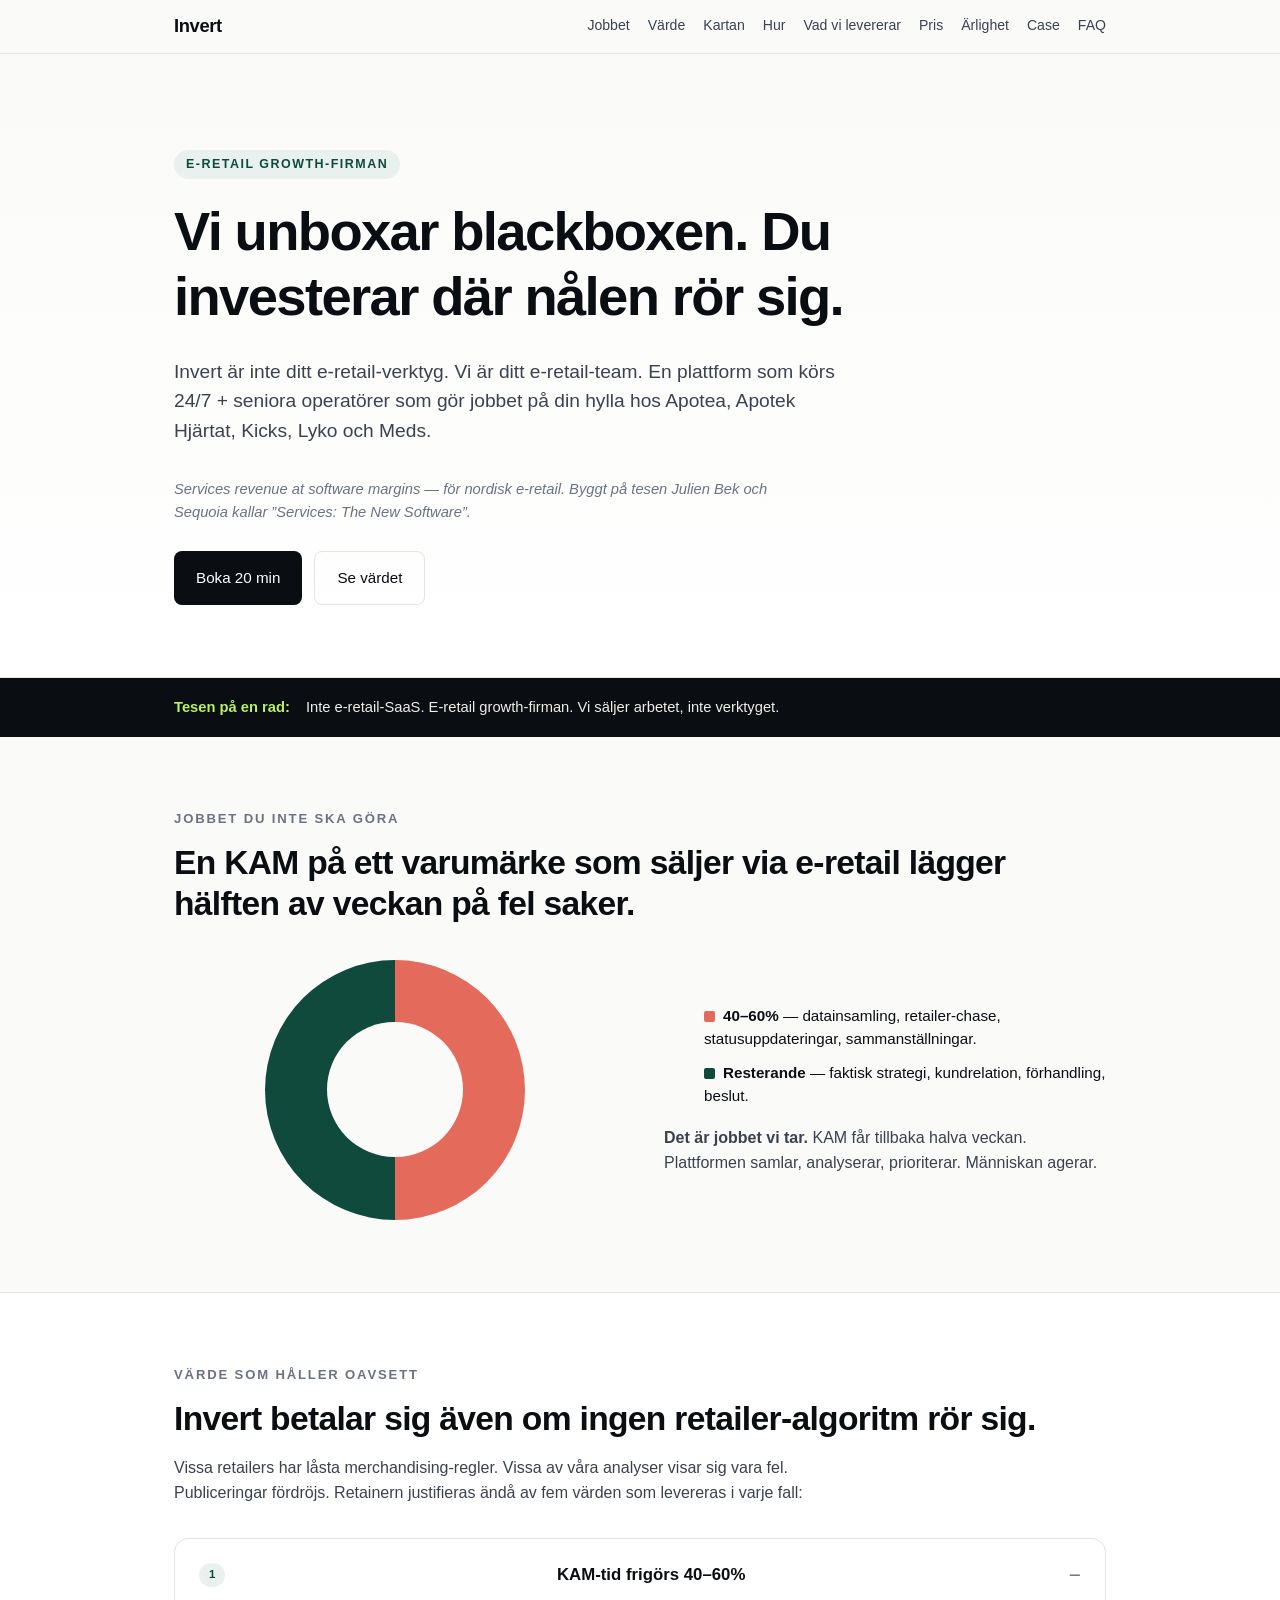
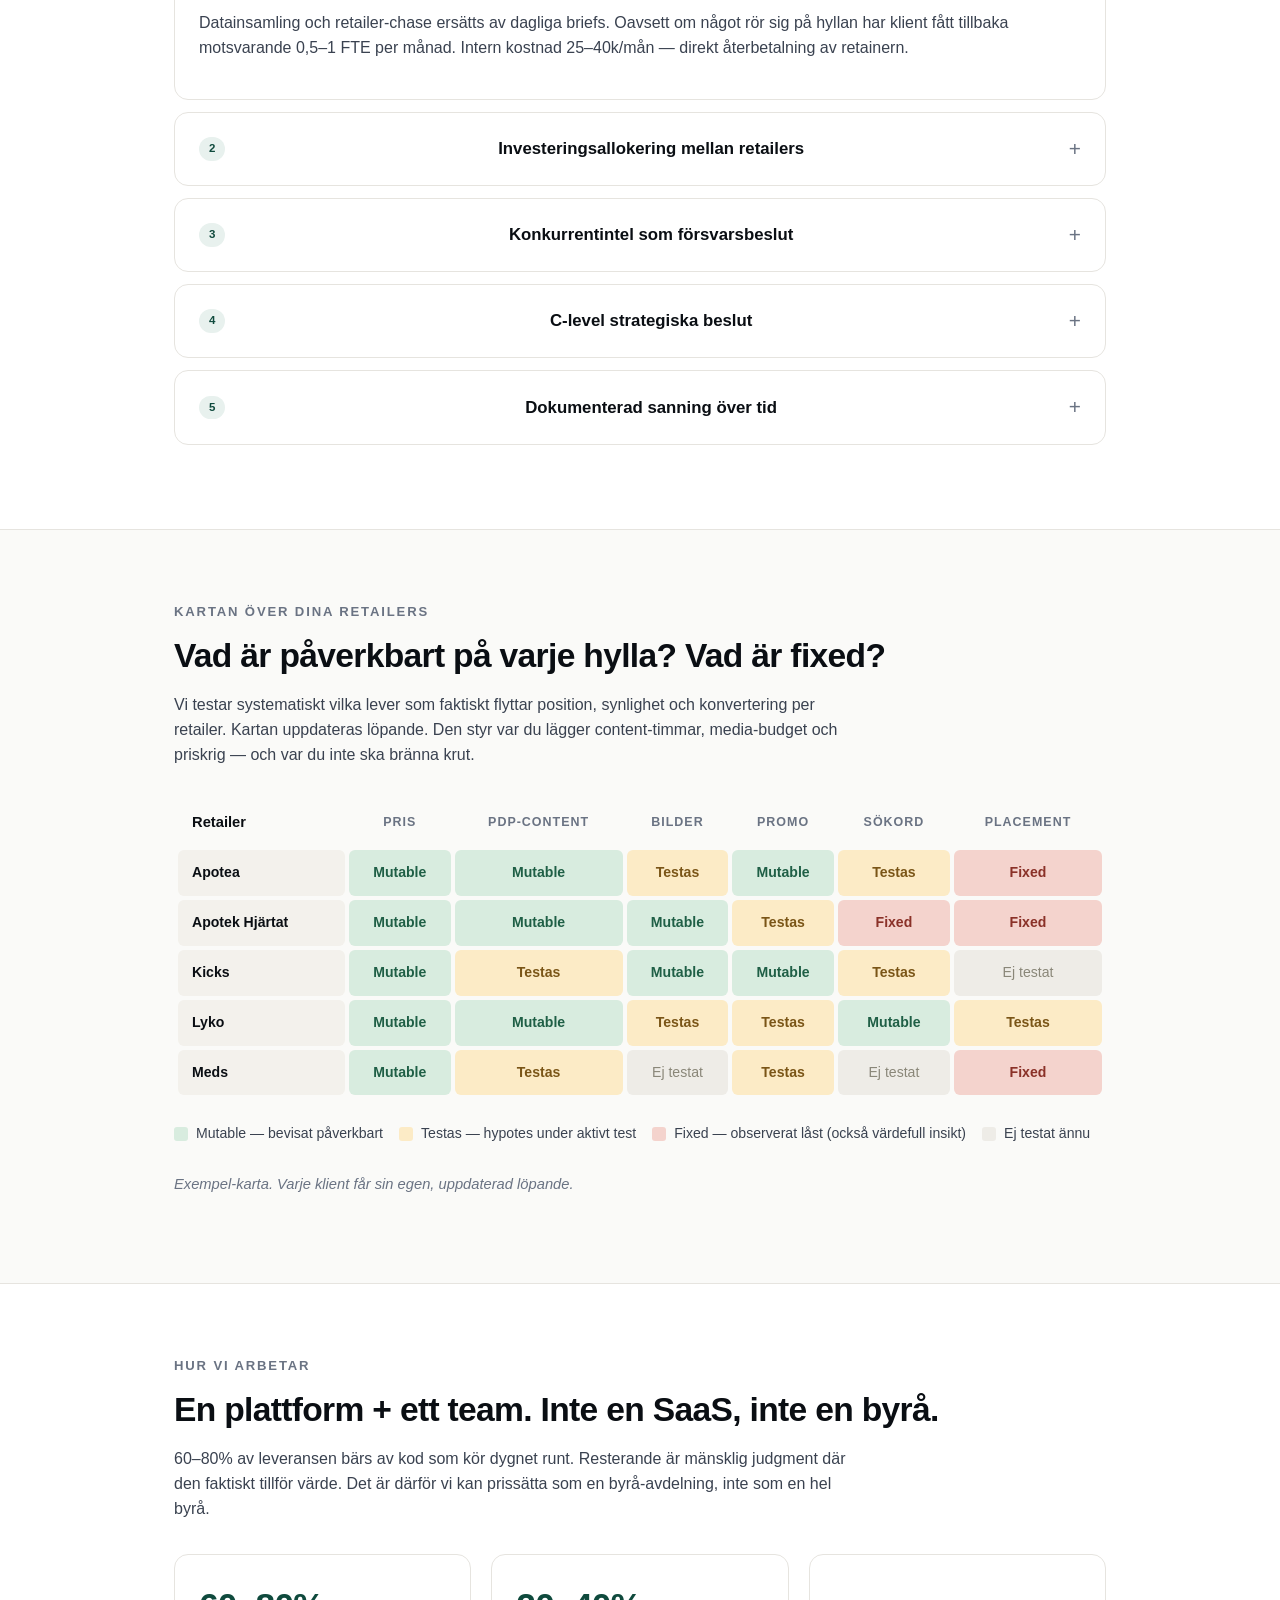
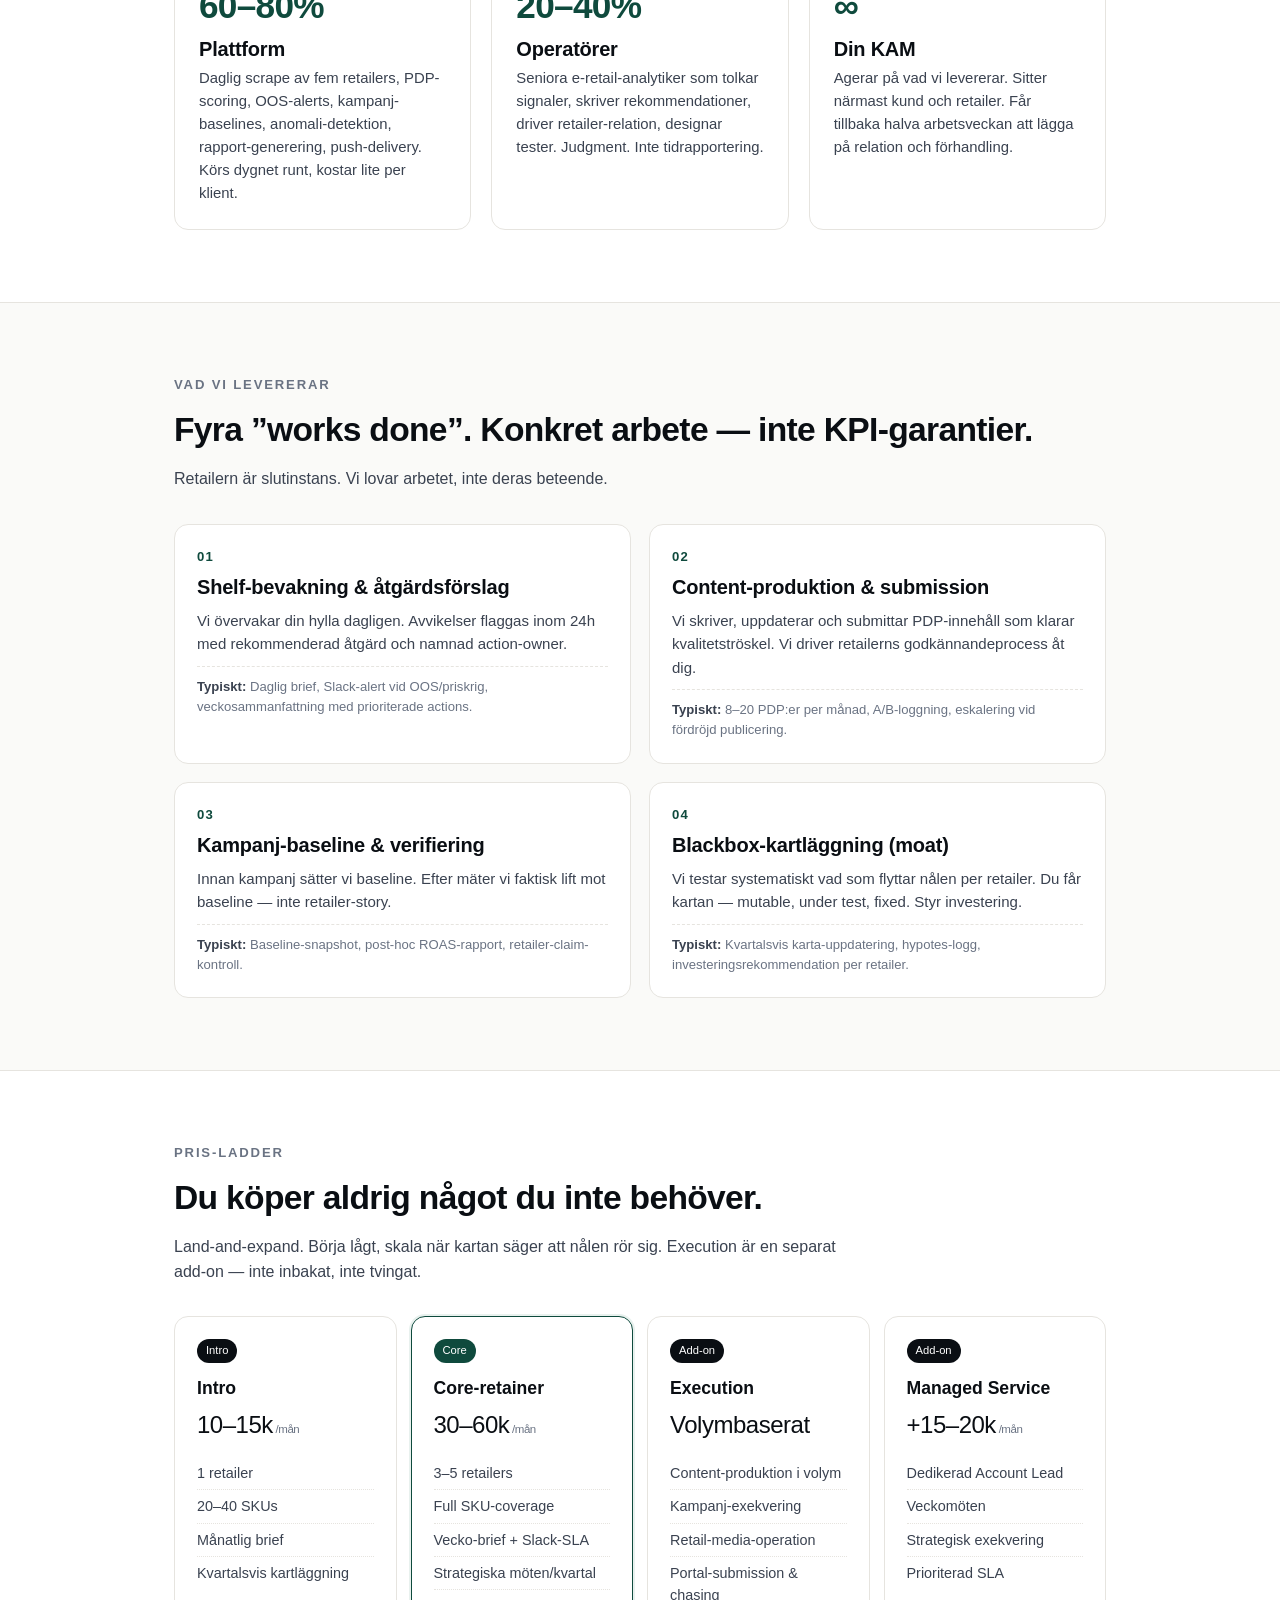
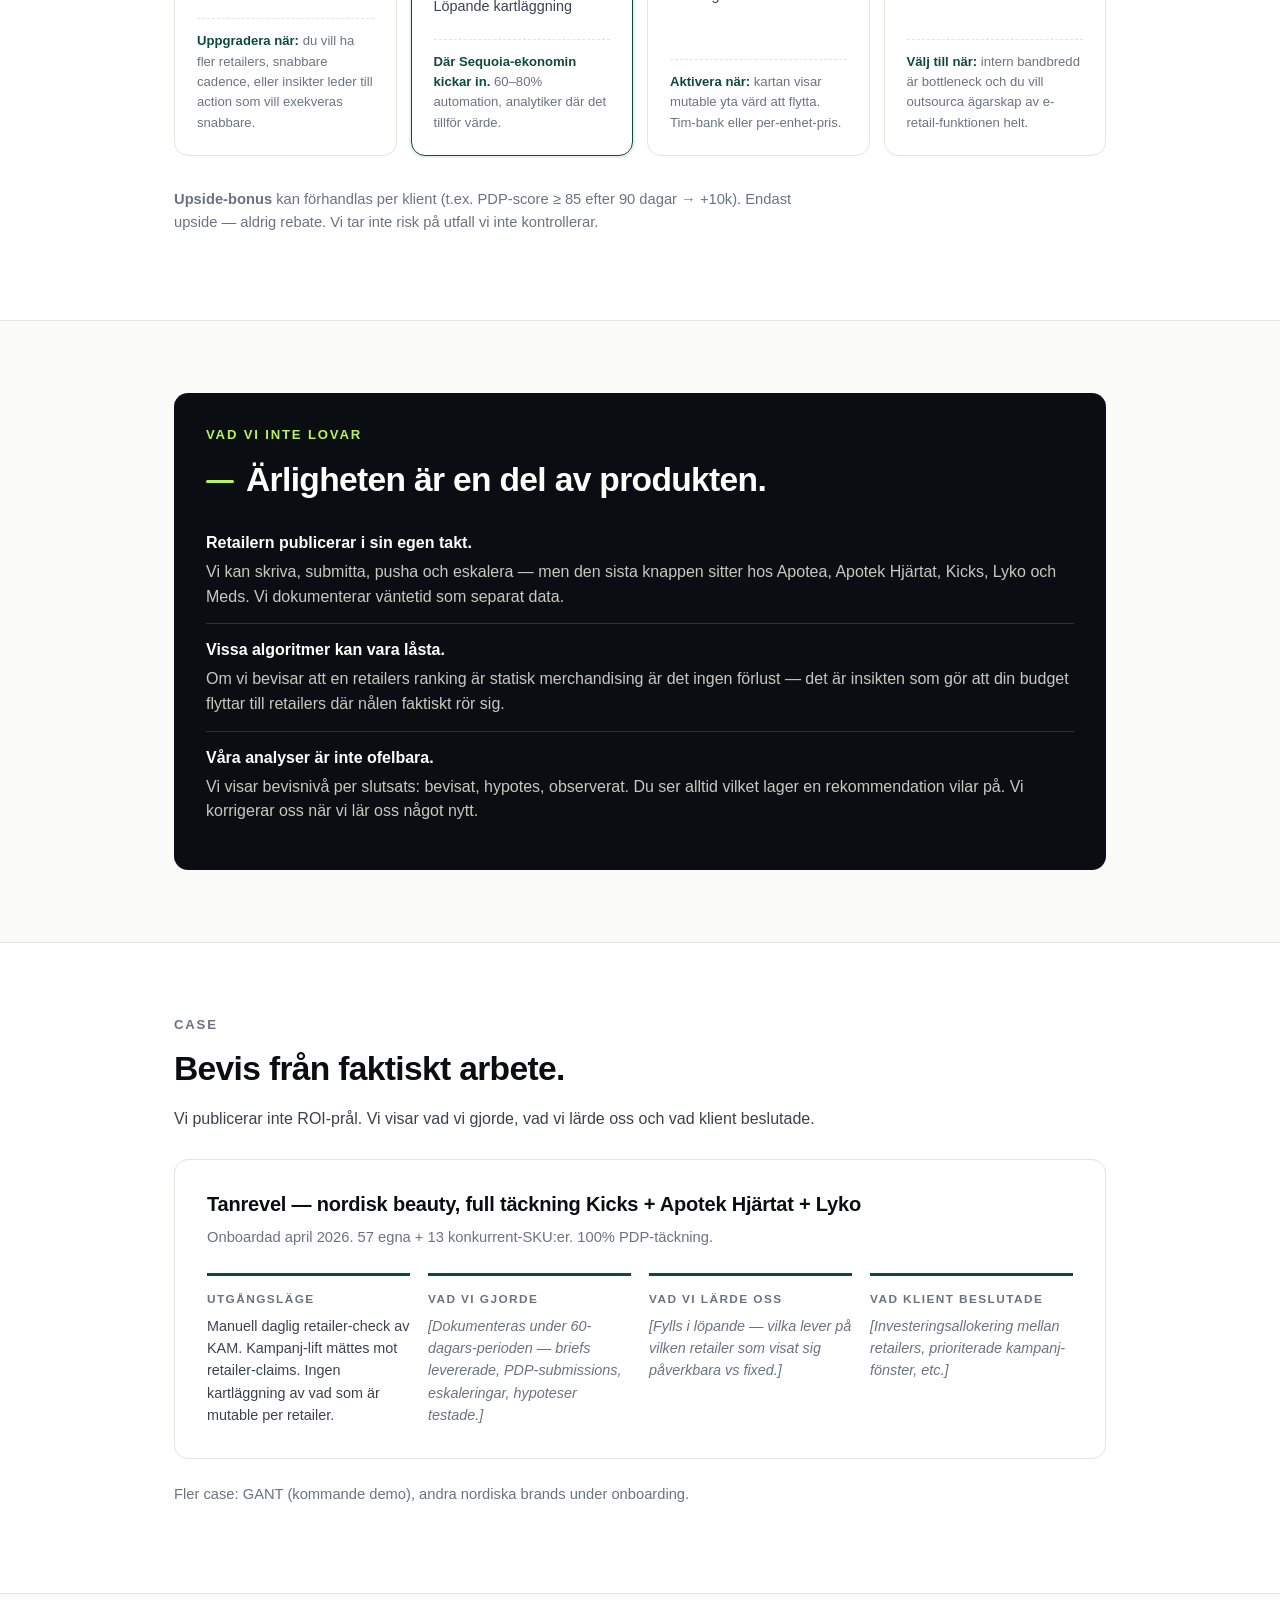
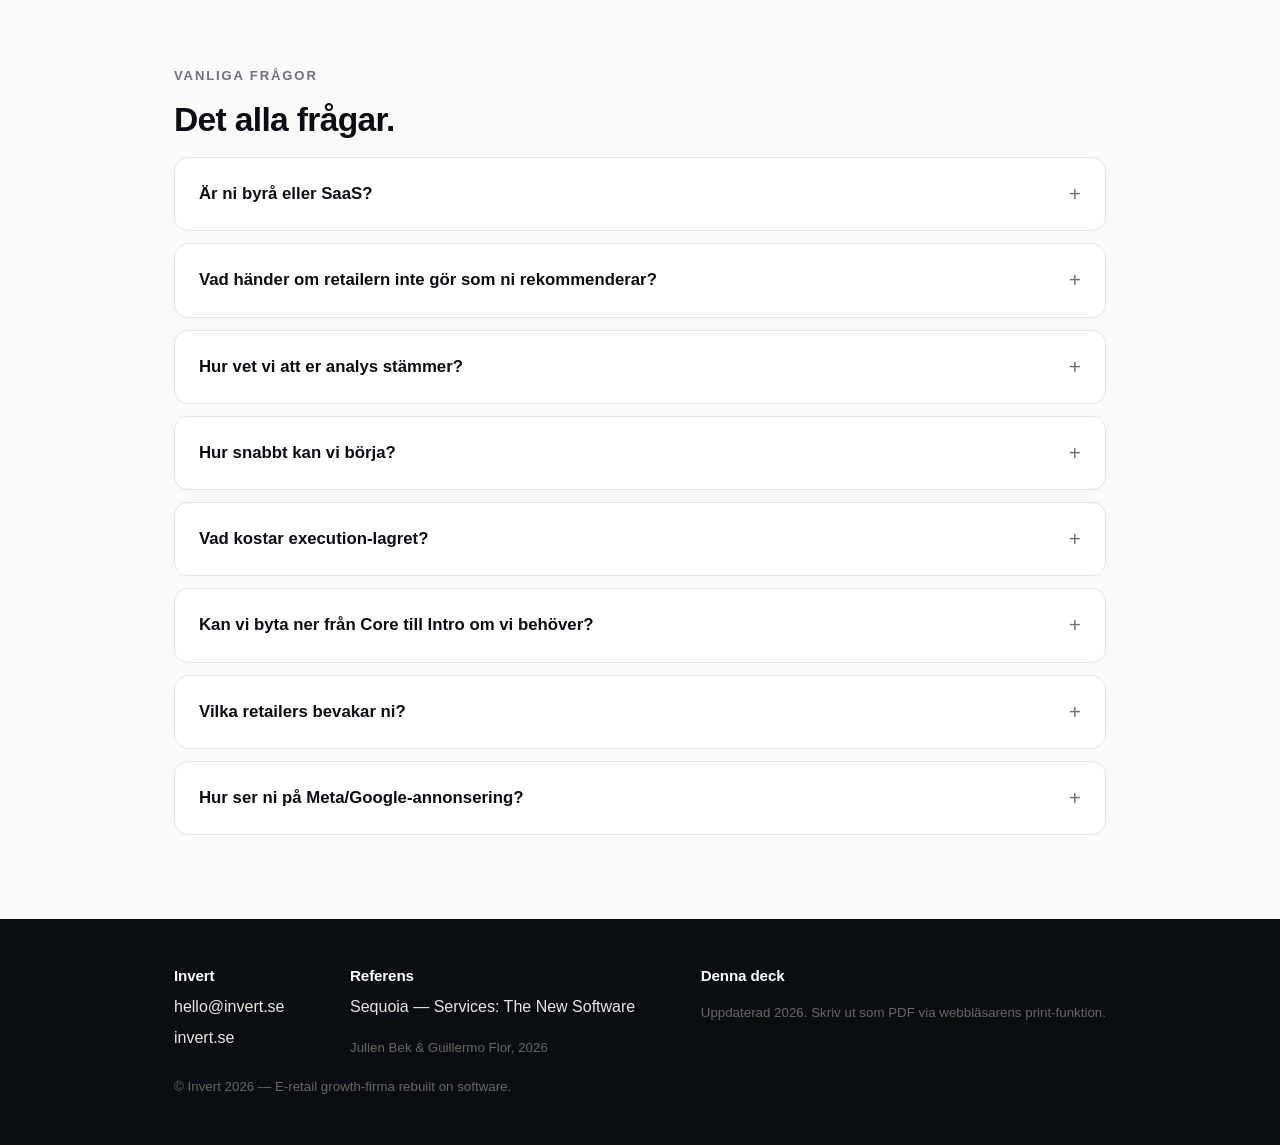
==== sales-deck/index.html @ e5b43023 "feat: add sales-deck + align website narrative with Sequoia thesis Position Invert as e-retail growt" ====
<!DOCTYPE html>
<html lang="sv">
<head>
<meta charset="UTF-8">
<meta name="viewport" content="width=device-width, initial-scale=1.0">
<title>Invert — Sales Deck</title>
<meta name="description" content="Invert är e-retail growth-firman för varumärken som säljer majoritet via Apotea, Apotek Hjärtat, Kicks och Lyko. Vi gör jobbet. Vi unboxar blackboxen.">
<meta name="robots" content="noindex">
<style>
  :root {
    --bg: #fafaf8;
    --surface: #ffffff;
    --ink: #0a0e13;
    --ink-soft: #3a4250;
    --muted: #6a7383;
    --line: #e6e4df;
    --brand: #0f4a3d;
    --brand-soft: #e8f1ee;
    --accent: #b9f25c;
    --warn: #f2b95c;
    --stop: #e46a5c;
    --ok: #3a9f7a;
    --radius: 8px;
    --radius-lg: 14px;
    --shadow: 0 1px 2px rgba(10,14,19,0.04), 0 2px 8px rgba(10,14,19,0.04);
    --maxw: 980px;
    --font-sans: -apple-system, BlinkMacSystemFont, "Segoe UI", "Inter", Roboto, Helvetica, Arial, sans-serif;
    --font-head: "Space Grotesk", -apple-system, BlinkMacSystemFont, "Segoe UI", sans-serif;
  }
  * { box-sizing: border-box; }
  html { scroll-behavior: smooth; }
  body {
    margin: 0;
    font-family: var(--font-sans);
    background: var(--bg);
    color: var(--ink);
    line-height: 1.55;
    font-size: 16px;
    -webkit-font-smoothing: antialiased;
    text-rendering: optimizeLegibility;
  }
  h1, h2, h3, h4 {
    font-family: var(--font-head);
    font-weight: 600;
    letter-spacing: -0.01em;
    line-height: 1.2;
    margin: 0 0 0.5em;
  }
  h1 { font-size: clamp(2.1rem, 5vw, 3.4rem); letter-spacing: -0.03em; font-weight: 700; }
  h2 { font-size: clamp(1.5rem, 3vw, 2.1rem); letter-spacing: -0.02em; }
  h3 { font-size: 1.25rem; }
  h4 { font-size: 1rem; }
  p { margin: 0 0 1em; color: var(--ink-soft); }
  a { color: var(--brand); text-decoration: none; border-bottom: 1px solid rgba(15,74,61,0.3); }
  a:hover { border-bottom-color: var(--brand); }
  small { color: var(--muted); }

  .container { max-width: var(--maxw); margin: 0 auto; padding: 0 24px; }
  section { padding: 72px 0; border-bottom: 1px solid var(--line); }
  section:last-of-type { border-bottom: none; }

  /* Top nav */
  nav.top {
    position: sticky; top: 0; z-index: 50;
    background: rgba(250,250,248,0.92);
    backdrop-filter: saturate(180%) blur(8px);
    border-bottom: 1px solid var(--line);
    padding: 12px 0;
  }
  nav.top .row { display: flex; align-items: center; justify-content: space-between; gap: 16px; flex-wrap: wrap; }
  nav.top .brand { font-family: var(--font-head); font-weight: 700; font-size: 1.15rem; letter-spacing: -0.02em; border: none; color: var(--ink); }
  nav.top .links { display: flex; gap: 18px; flex-wrap: wrap; font-size: 0.88rem; }
  nav.top .links a { color: var(--ink-soft); border: none; }
  nav.top .links a:hover { color: var(--brand); }

  /* Hero */
  .hero { padding: 96px 0 72px; background: linear-gradient(180deg, #fafaf8 0%, #fff 100%); }
  .hero .eyebrow { display: inline-block; font-size: 0.78rem; font-weight: 600; text-transform: uppercase; letter-spacing: 0.12em; color: var(--brand); padding: 5px 12px; background: var(--brand-soft); border-radius: 999px; margin-bottom: 20px; }
  .hero h1 { max-width: 800px; }
  .hero .lede { font-size: clamp(1.05rem, 1.5vw, 1.2rem); max-width: 680px; color: var(--ink-soft); margin: 16px 0 32px; }
  .hero .sequoia { font-size: 0.92rem; color: var(--muted); font-style: italic; max-width: 620px; margin-bottom: 28px; }
  .cta-row { display: flex; gap: 12px; flex-wrap: wrap; }
  .btn {
    display: inline-flex; align-items: center; gap: 8px;
    background: var(--ink); color: #fff; border: none; border-radius: var(--radius);
    padding: 14px 22px; font-weight: 500; font-size: 0.95rem; cursor: pointer;
    text-decoration: none;
  }
  .btn:hover { background: var(--brand); border: none; }
  .btn.ghost { background: transparent; color: var(--ink); border: 1px solid var(--line); }
  .btn.ghost:hover { background: #fff; border-color: var(--ink); }

  /* Sequoia bar */
  .sequoia-bar { background: var(--ink); color: #f0ede5; padding: 18px 0; font-size: 0.92rem; }
  .sequoia-bar .container { display: flex; gap: 16px; align-items: center; flex-wrap: wrap; }
  .sequoia-bar strong { color: var(--accent); font-weight: 600; }

  /* Section header */
  .kicker { font-size: 0.82rem; font-weight: 600; text-transform: uppercase; letter-spacing: 0.14em; color: var(--muted); margin-bottom: 14px; }

  /* Day pie */
  .day-block { display: grid; grid-template-columns: 1fr 1fr; gap: 48px; align-items: center; }
  @media (max-width: 720px) { .day-block { grid-template-columns: 1fr; } }
  .pie {
    position: relative; width: 260px; height: 260px; margin: 0 auto;
    border-radius: 50%;
    background: conic-gradient(
      var(--stop) 0% 50%,
      var(--brand) 50% 100%
    );
    display: flex; align-items: center; justify-content: center;
  }
  .pie::after {
    content: ""; position: absolute; inset: 24%; background: var(--bg); border-radius: 50%;
  }
  .pie-legend { font-size: 0.95rem; }
  .pie-legend .dot { display: inline-block; width: 11px; height: 11px; border-radius: 2px; margin-right: 8px; vertical-align: middle; }
  .pie-legend .dot.a { background: var(--stop); }
  .pie-legend .dot.b { background: var(--brand); }
  .pie-legend li { list-style: none; margin-bottom: 10px; }

  /* Accordions */
  details.card {
    background: var(--surface); border: 1px solid var(--line); border-radius: var(--radius-lg);
    margin-bottom: 12px; overflow: hidden;
  }
  details.card summary {
    padding: 20px 24px; cursor: pointer; list-style: none;
    font-family: var(--font-head); font-weight: 600; font-size: 1.05rem; color: var(--ink);
    display: flex; justify-content: space-between; align-items: center; gap: 16px;
  }
  details.card summary::-webkit-details-marker { display: none; }
  details.card summary::after {
    content: "+"; font-size: 1.3rem; color: var(--muted); font-weight: 400;
    transition: transform 0.2s;
  }
  details.card[open] summary::after { content: "−"; }
  details.card .body { padding: 0 24px 22px; color: var(--ink-soft); }
  details.card .tag { display: inline-block; font-size: 0.72rem; padding: 3px 10px; border-radius: 999px; background: var(--brand-soft); color: var(--brand); font-weight: 600; margin-right: 8px; }

  /* Kartan grid */
  .kartan-wrap { overflow-x: auto; padding-bottom: 4px; }
  table.kartan { width: 100%; border-collapse: separate; border-spacing: 4px; min-width: 640px; font-size: 0.88rem; }
  table.kartan th, table.kartan td { padding: 12px 10px; text-align: center; border-radius: 6px; }
  table.kartan th { background: transparent; color: var(--muted); font-weight: 600; font-size: 0.78rem; text-transform: uppercase; letter-spacing: 0.08em; }
  table.kartan th.retailer { text-align: left; padding-left: 14px; color: var(--ink); font-size: 0.92rem; text-transform: none; letter-spacing: 0; font-family: var(--font-head); }
  table.kartan td.retailer { text-align: left; padding-left: 14px; font-weight: 600; background: #f3f1ec; color: var(--ink); font-family: var(--font-head); }
  .cell-ok { background: #d8ecdf; color: #1f5f46; font-weight: 600; }
  .cell-test { background: #fcebc6; color: #7a5517; font-weight: 600; }
  .cell-fixed { background: #f4d3cd; color: #8a3128; font-weight: 600; }
  .cell-none { background: #eeece7; color: #8a8779; }
  .legend-row { display: flex; flex-wrap: wrap; gap: 16px; margin-top: 20px; font-size: 0.88rem; color: var(--ink-soft); }
  .legend-row .item { display: flex; align-items: center; gap: 8px; }
  .legend-row .swatch { width: 14px; height: 14px; border-radius: 3px; }

  /* How we work */
  .how-grid { display: grid; grid-template-columns: repeat(3, 1fr); gap: 20px; }
  @media (max-width: 720px) { .how-grid { grid-template-columns: 1fr; } }
  .how-card {
    background: var(--surface); border: 1px solid var(--line); border-radius: var(--radius-lg);
    padding: 24px; position: relative;
  }
  .how-card .pct { font-family: var(--font-head); font-size: 2.2rem; font-weight: 700; color: var(--brand); margin-bottom: 4px; letter-spacing: -0.02em; }
  .how-card h3 { margin-bottom: 6px; }
  .how-card p { margin: 0; font-size: 0.93rem; }

  /* Works-done cards */
  .works-grid { display: grid; grid-template-columns: repeat(2, 1fr); gap: 18px; }
  @media (max-width: 720px) { .works-grid { grid-template-columns: 1fr; } }
  .work {
    background: var(--surface); border: 1px solid var(--line); border-radius: var(--radius-lg);
    padding: 22px;
  }
  .work .num { font-family: var(--font-head); font-size: 0.82rem; color: var(--brand); font-weight: 700; letter-spacing: 0.1em; margin-bottom: 8px; }
  .work h3 { margin-bottom: 10px; }
  .work p { font-size: 0.94rem; margin-bottom: 10px; }
  .work .typical { font-size: 0.82rem; color: var(--muted); border-top: 1px dashed var(--line); padding-top: 10px; margin-top: 10px; }
  .work .typical strong { color: var(--ink-soft); }

  /* Price ladder */
  .ladder { display: grid; grid-template-columns: repeat(4, 1fr); gap: 14px; }
  @media (max-width: 960px) { .ladder { grid-template-columns: repeat(2, 1fr); } }
  @media (max-width: 520px) { .ladder { grid-template-columns: 1fr; } }
  .step {
    background: var(--surface); border: 1px solid var(--line); border-radius: var(--radius-lg);
    padding: 22px; display: flex; flex-direction: column;
  }
  .step.core { border-color: var(--brand); box-shadow: 0 0 0 2px var(--brand-soft); }
  .step .name { font-family: var(--font-head); font-weight: 700; font-size: 1.1rem; margin-bottom: 4px; }
  .step .price { font-family: var(--font-head); font-size: 1.5rem; color: var(--ink); margin-bottom: 14px; letter-spacing: -0.02em; }
  .step .price small { font-size: 0.72rem; color: var(--muted); font-weight: 400; }
  .step ul { list-style: none; padding: 0; margin: 0 0 16px; font-size: 0.9rem; color: var(--ink-soft); }
  .step ul li { padding: 5px 0; border-bottom: 1px dotted var(--line); }
  .step ul li:last-child { border-bottom: none; }
  .step .trigger { font-size: 0.82rem; color: var(--muted); border-top: 1px dashed var(--line); padding-top: 12px; margin-top: auto; }
  .step .trigger strong { color: var(--brand); font-weight: 600; }
  .step .badge { display: inline-block; font-size: 0.7rem; padding: 3px 9px; border-radius: 999px; background: var(--ink); color: #fff; margin-bottom: 12px; width: fit-content; }
  .step.core .badge { background: var(--brand); }

  /* Honesty block */
  .honesty {
    background: var(--ink); color: #e8e6df; border-radius: var(--radius-lg); padding: 32px;
  }
  .honesty h2 { color: #fff; }
  .honesty h2::before { content: ""; display: inline-block; width: 28px; height: 3px; background: var(--accent); vertical-align: middle; margin-right: 12px; border-radius: 2px; }
  .honesty ul { list-style: none; padding: 0; margin: 16px 0 0; }
  .honesty li { padding: 14px 0; border-top: 1px solid #2a2f38; color: #c9c7bf; }
  .honesty li:first-child { border-top: none; }
  .honesty li strong { color: #fff; font-weight: 600; display: block; margin-bottom: 4px; font-family: var(--font-head); }

  /* Case section */
  .case {
    background: var(--surface); border: 1px solid var(--line); border-radius: var(--radius-lg);
    padding: 32px;
  }
  .case .steps { display: grid; grid-template-columns: repeat(4, 1fr); gap: 18px; margin-top: 24px; }
  @media (max-width: 720px) { .case .steps { grid-template-columns: 1fr 1fr; } }
  @media (max-width: 480px) { .case .steps { grid-template-columns: 1fr; } }
  .case .step-box { border-top: 3px solid var(--brand); padding-top: 14px; }
  .case .step-box .lbl { font-size: 0.74rem; text-transform: uppercase; letter-spacing: 0.12em; color: var(--muted); font-weight: 600; margin-bottom: 6px; }
  .case .step-box p { font-size: 0.9rem; margin: 0; }
  .placeholder { color: var(--muted); font-style: italic; }

  /* FAQ uses details.card already */
  /* Footer */
  footer { padding: 48px 0; background: var(--ink); color: #a8a59b; border-bottom: none; }
  footer .container { display: flex; justify-content: space-between; gap: 24px; flex-wrap: wrap; }
  footer h4 { color: #fff; font-size: 0.95rem; margin-bottom: 10px; }
  footer a { color: #e8e6df; border: none; }
  footer a:hover { color: var(--accent); }
  footer small { color: #6a6760; display: block; margin-top: 18px; }

  /* Print */
  @media print {
    nav.top, .cta-row, .btn { display: none; }
    body { background: #fff; font-size: 11pt; }
    section { padding: 24px 0; page-break-inside: avoid; border-bottom: 1px solid #ccc; }
    .hero { padding: 24px 0; }
    details.card { page-break-inside: avoid; }
    details.card > .body { display: block !important; padding: 0 24px 22px; }
    details.card:not([open]) > .body { display: none !important; }
    a { color: var(--ink); }
  }
</style>
</head>
<body>

<nav class="top">
  <div class="container row">
    <a class="brand" href="#top">Invert</a>
    <div class="links">
      <a href="#jobbet">Jobbet</a>
      <a href="#varde">Värde</a>
      <a href="#kartan">Kartan</a>
      <a href="#hur">Hur</a>
      <a href="#vad">Vad vi levererar</a>
      <a href="#pris">Pris</a>
      <a href="#arlighet">Ärlighet</a>
      <a href="#case">Case</a>
      <a href="#faq">FAQ</a>
    </div>
  </div>
</nav>

<!-- 1. HERO -->
<section class="hero" id="top">
  <div class="container">
    <span class="eyebrow">E-retail growth-firman</span>
    <h1>Vi unboxar blackboxen. Du investerar där nålen rör sig.</h1>
    <p class="lede">Invert är inte ditt e-retail-verktyg. Vi är ditt e-retail-team. En plattform som körs 24/7 + seniora operatörer som gör jobbet på din hylla hos Apotea, Apotek Hjärtat, Kicks, Lyko och Meds.</p>
    <p class="sequoia">Services revenue at software margins — för nordisk e-retail. Byggt på tesen Julien Bek och Sequoia kallar ”Services: The New Software”.</p>
    <div class="cta-row">
      <a class="btn" href="mailto:hello@invert.se?subject=20%20min%20intro">Boka 20 min</a>
      <a class="btn ghost" href="#varde">Se värdet</a>
    </div>
  </div>
</section>

<div class="sequoia-bar">
  <div class="container">
    <strong>Tesen på en rad:</strong>
    <span>Inte e-retail-SaaS. E-retail growth-firman. Vi säljer arbetet, inte verktyget.</span>
  </div>
</div>

<!-- 2. JOBBET -->
<section id="jobbet">
  <div class="container">
    <div class="kicker">Jobbet du inte ska göra</div>
    <h2>En KAM på ett varumärke som säljer via e-retail lägger hälften av veckan på fel saker.</h2>
    <div class="day-block" style="margin-top: 36px;">
      <div>
        <div class="pie" aria-label="Diagram: 50% datainsamling och retailer-chase, 50% strategi och beslut"></div>
      </div>
      <div>
        <ul class="pie-legend">
          <li><span class="dot a"></span><strong>40–60%</strong> — datainsamling, retailer-chase, statusuppdateringar, sammanställningar.</li>
          <li><span class="dot b"></span><strong>Resterande</strong> — faktisk strategi, kundrelation, förhandling, beslut.</li>
        </ul>
        <p style="margin-top: 18px;"><strong>Det är jobbet vi tar.</strong> KAM får tillbaka halva veckan. Plattformen samlar, analyserar, prioriterar. Människan agerar.</p>
      </div>
    </div>
  </div>
</section>

<!-- 3. VÄRDE SOM HÅLLER OAVSETT -->
<section id="varde" style="background: #fff;">
  <div class="container">
    <div class="kicker">Värde som håller oavsett</div>
    <h2>Invert betalar sig även om ingen retailer-algoritm rör sig.</h2>
    <p style="max-width: 680px; margin-bottom: 32px;">Vissa retailers har låsta merchandising-regler. Vissa av våra analyser visar sig vara fel. Publiceringar fördröjs. Retainern justifieras ändå av fem värden som levereras i varje fall:</p>

    <details class="card" open>
      <summary><span class="tag">1</span>KAM-tid frigörs 40–60%</summary>
      <div class="body">
        <p>Datainsamling och retailer-chase ersätts av dagliga briefs. Oavsett om något rör sig på hyllan har klient fått tillbaka motsvarande 0,5–1 FTE per månad. Intern kostnad 25–40k/mån — direkt återbetalning av retainern.</p>
      </div>
    </details>

    <details class="card">
      <summary><span class="tag">2</span>Investeringsallokering mellan retailers</summary>
      <div class="body">
        <p>Kartan över vad som är påverkbart vs fixed styr <em>var din budget ska stå</em>. Kritisk för varumärken med 30–70% av försäljningen via e-retail. En felflyttad miljon i årsbudget kostar mer än 12 månaders Invert-retainer.</p>
      </div>
    </details>

    <details class="card">
      <summary><span class="tag">3</span>Konkurrentintel som försvarsbeslut</summary>
      <div class="body">
        <p>Även vid fixed hyllor är det värdefullt att veta när konkurrent dumpar pris, lanserar nytt eller ändrar content. Styr pris- och promo-motdrag — eller strategiskt reträtt-beslut när man ser att kriget inte går att vinna.</p>
      </div>
    </details>

    <details class="card">
      <summary><span class="tag">4</span>C-level strategiska beslut</summary>
      <div class="body">
        <p>”Ska vi satsa på retailer X eller Y?” ”Är det värt att skala på Apotea när vår andra vertikal växer hos Kicks?” Dessa frågor drivs av Invert-datamaterial. Svaren är boardroom-nivå, inte operativa.</p>
      </div>
    </details>

    <details class="card">
      <summary><span class="tag">5</span>Dokumenterad sanning över tid</summary>
      <div class="body">
        <p>Klient får en växande privat playbook — ”så ser ranking ut på Apotek Hjärtat när vi testat X under 6 månader”. Intellektuellt kapital som följer med varumärket även om Invert avslutas. Inte bara månadsrapport.</p>
      </div>
    </details>
  </div>
</section>

<!-- 4. KARTAN -->
<section id="kartan">
  <div class="container">
    <div class="kicker">Kartan över dina retailers</div>
    <h2>Vad är påverkbart på varje hylla? Vad är fixed?</h2>
    <p style="max-width: 680px; margin-bottom: 28px;">Vi testar systematiskt vilka lever som faktiskt flyttar position, synlighet och konvertering per retailer. Kartan uppdateras löpande. Den styr var du lägger content-timmar, media-budget och priskrig — och var du inte ska bränna krut.</p>

    <div class="kartan-wrap">
      <table class="kartan" aria-label="Karta över påverkbara lever per retailer">
        <thead>
          <tr>
            <th class="retailer">Retailer</th>
            <th>Pris</th>
            <th>PDP-content</th>
            <th>Bilder</th>
            <th>Promo</th>
            <th>Sökord</th>
            <th>Placement</th>
          </tr>
        </thead>
        <tbody>
          <tr>
            <td class="retailer">Apotea</td>
            <td class="cell-ok">Mutable</td>
            <td class="cell-ok">Mutable</td>
            <td class="cell-test">Testas</td>
            <td class="cell-ok">Mutable</td>
            <td class="cell-test">Testas</td>
            <td class="cell-fixed">Fixed</td>
          </tr>
          <tr>
            <td class="retailer">Apotek Hjärtat</td>
            <td class="cell-ok">Mutable</td>
            <td class="cell-ok">Mutable</td>
            <td class="cell-ok">Mutable</td>
            <td class="cell-test">Testas</td>
            <td class="cell-fixed">Fixed</td>
            <td class="cell-fixed">Fixed</td>
          </tr>
          <tr>
            <td class="retailer">Kicks</td>
            <td class="cell-ok">Mutable</td>
            <td class="cell-test">Testas</td>
            <td class="cell-ok">Mutable</td>
            <td class="cell-ok">Mutable</td>
            <td class="cell-test">Testas</td>
            <td class="cell-none">Ej testat</td>
          </tr>
          <tr>
            <td class="retailer">Lyko</td>
            <td class="cell-ok">Mutable</td>
            <td class="cell-ok">Mutable</td>
            <td class="cell-test">Testas</td>
            <td class="cell-test">Testas</td>
            <td class="cell-ok">Mutable</td>
            <td class="cell-test">Testas</td>
          </tr>
          <tr>
            <td class="retailer">Meds</td>
            <td class="cell-ok">Mutable</td>
            <td class="cell-test">Testas</td>
            <td class="cell-none">Ej testat</td>
            <td class="cell-test">Testas</td>
            <td class="cell-none">Ej testat</td>
            <td class="cell-fixed">Fixed</td>
          </tr>
        </tbody>
      </table>
    </div>

    <div class="legend-row">
      <div class="item"><span class="swatch" style="background:#d8ecdf"></span>Mutable — bevisat påverkbart</div>
      <div class="item"><span class="swatch" style="background:#fcebc6"></span>Testas — hypotes under aktivt test</div>
      <div class="item"><span class="swatch" style="background:#f4d3cd"></span>Fixed — observerat låst (också värdefull insikt)</div>
      <div class="item"><span class="swatch" style="background:#eeece7"></span>Ej testat ännu</div>
    </div>
    <p style="margin-top: 28px; font-size: 0.92rem; color: var(--muted);"><em>Exempel-karta. Varje klient får sin egen, uppdaterad löpande.</em></p>
  </div>
</section>

<!-- 5. HUR VI ARBETAR -->
<section id="hur" style="background: #fff;">
  <div class="container">
    <div class="kicker">Hur vi arbetar</div>
    <h2>En plattform + ett team. Inte en SaaS, inte en byrå.</h2>
    <p style="max-width: 680px; margin-bottom: 32px;">60–80% av leveransen bärs av kod som kör dygnet runt. Resterande är mänsklig judgment där den faktiskt tillför värde. Det är därför vi kan prissätta som en byrå-avdelning, inte som en hel byrå.</p>
    <div class="how-grid">
      <div class="how-card">
        <div class="pct">60–80%</div>
        <h3>Plattform</h3>
        <p>Daglig scrape av fem retailers, PDP-scoring, OOS-alerts, kampanj-baselines, anomali-detektion, rapport-generering, push-delivery. Körs dygnet runt, kostar lite per klient.</p>
      </div>
      <div class="how-card">
        <div class="pct">20–40%</div>
        <h3>Operatörer</h3>
        <p>Seniora e-retail-analytiker som tolkar signaler, skriver rekommendationer, driver retailer-relation, designar tester. Judgment. Inte tidrapportering.</p>
      </div>
      <div class="how-card">
        <div class="pct">∞</div>
        <h3>Din KAM</h3>
        <p>Agerar på vad vi levererar. Sitter närmast kund och retailer. Får tillbaka halva arbetsveckan att lägga på relation och förhandling.</p>
      </div>
    </div>
  </div>
</section>

<!-- 6. VAD VI LEVERERAR -->
<section id="vad">
  <div class="container">
    <div class="kicker">Vad vi levererar</div>
    <h2>Fyra ”works done”. Konkret arbete — inte KPI-garantier.</h2>
    <p style="max-width: 680px; margin-bottom: 32px;">Retailern är slutinstans. Vi lovar arbetet, inte deras beteende.</p>
    <div class="works-grid">
      <div class="work">
        <div class="num">01</div>
        <h3>Shelf-bevakning & åtgärdsförslag</h3>
        <p>Vi övervakar din hylla dagligen. Avvikelser flaggas inom 24h med rekommenderad åtgärd och namnad action-owner.</p>
        <div class="typical"><strong>Typiskt:</strong> Daglig brief, Slack-alert vid OOS/priskrig, veckosammanfattning med prioriterade actions.</div>
      </div>
      <div class="work">
        <div class="num">02</div>
        <h3>Content-produktion & submission</h3>
        <p>Vi skriver, uppdaterar och submittar PDP-innehåll som klarar kvalitetströskel. Vi driver retailerns godkännandeprocess åt dig.</p>
        <div class="typical"><strong>Typiskt:</strong> 8–20 PDP:er per månad, A/B-loggning, eskalering vid fördröjd publicering.</div>
      </div>
      <div class="work">
        <div class="num">03</div>
        <h3>Kampanj-baseline & verifiering</h3>
        <p>Innan kampanj sätter vi baseline. Efter mäter vi faktisk lift mot baseline — inte retailer-story.</p>
        <div class="typical"><strong>Typiskt:</strong> Baseline-snapshot, post-hoc ROAS-rapport, retailer-claim-kontroll.</div>
      </div>
      <div class="work">
        <div class="num">04</div>
        <h3>Blackbox-kartläggning (moat)</h3>
        <p>Vi testar systematiskt vad som flyttar nålen per retailer. Du får kartan — mutable, under test, fixed. Styr investering.</p>
        <div class="typical"><strong>Typiskt:</strong> Kvartalsvis karta-uppdatering, hypotes-logg, investeringsrekommendation per retailer.</div>
      </div>
    </div>
  </div>
</section>

<!-- 7. PRIS-LADDER -->
<section id="pris" style="background: #fff;">
  <div class="container">
    <div class="kicker">Pris-ladder</div>
    <h2>Du köper aldrig något du inte behöver.</h2>
    <p style="max-width: 680px; margin-bottom: 32px;">Land-and-expand. Börja lågt, skala när kartan säger att nålen rör sig. Execution är en separat add-on — inte inbakat, inte tvingat.</p>

    <div class="ladder">
      <div class="step">
        <span class="badge">Intro</span>
        <div class="name">Intro</div>
        <div class="price">10–15k<small> /mån</small></div>
        <ul>
          <li>1 retailer</li>
          <li>20–40 SKUs</li>
          <li>Månatlig brief</li>
          <li>Kvartalsvis kartläggning</li>
        </ul>
        <div class="trigger"><strong>Uppgradera när:</strong> du vill ha fler retailers, snabbare cadence, eller insikter leder till action som vill exekveras snabbare.</div>
      </div>
      <div class="step core">
        <span class="badge">Core</span>
        <div class="name">Core-retainer</div>
        <div class="price">30–60k<small> /mån</small></div>
        <ul>
          <li>3–5 retailers</li>
          <li>Full SKU-coverage</li>
          <li>Vecko-brief + Slack-SLA</li>
          <li>Strategiska möten/kvartal</li>
          <li>Löpande kartläggning</li>
        </ul>
        <div class="trigger"><strong>Där Sequoia-ekonomin kickar in.</strong> 60–80% automation, analytiker där det tillför värde.</div>
      </div>
      <div class="step">
        <span class="badge">Add-on</span>
        <div class="name">Execution</div>
        <div class="price">Volymbaserat</div>
        <ul>
          <li>Content-produktion i volym</li>
          <li>Kampanj-exekvering</li>
          <li>Retail-media-operation</li>
          <li>Portal-submission & chasing</li>
        </ul>
        <div class="trigger"><strong>Aktivera när:</strong> kartan visar mutable yta värd att flytta. Tim-bank eller per-enhet-pris.</div>
      </div>
      <div class="step">
        <span class="badge">Add-on</span>
        <div class="name">Managed Service</div>
        <div class="price">+15–20k<small> /mån</small></div>
        <ul>
          <li>Dedikerad Account Lead</li>
          <li>Veckomöten</li>
          <li>Strategisk exekvering</li>
          <li>Prioriterad SLA</li>
        </ul>
        <div class="trigger"><strong>Välj till när:</strong> intern bandbredd är bottleneck och du vill outsourca ägarskap av e-retail-funktionen helt.</div>
      </div>
    </div>

    <p style="margin-top: 32px; font-size: 0.92rem; color: var(--muted); max-width: 620px;"><strong>Upside-bonus</strong> kan förhandlas per klient (t.ex. PDP-score ≥ 85 efter 90 dagar → +10k). Endast upside — aldrig rebate. Vi tar inte risk på utfall vi inte kontrollerar.</p>
  </div>
</section>

<!-- 8. ÄRLIGHET -->
<section id="arlighet">
  <div class="container">
    <div class="honesty">
      <div class="kicker" style="color: #b9f25c;">Vad vi inte lovar</div>
      <h2>Ärligheten är en del av produkten.</h2>
      <ul>
        <li><strong>Retailern publicerar i sin egen takt.</strong> Vi kan skriva, submitta, pusha och eskalera — men den sista knappen sitter hos Apotea, Apotek Hjärtat, Kicks, Lyko och Meds. Vi dokumenterar väntetid som separat data.</li>
        <li><strong>Vissa algoritmer kan vara låsta.</strong> Om vi bevisar att en retailers ranking är statisk merchandising är det ingen förlust — det är insikten som gör att din budget flyttar till retailers där nålen faktiskt rör sig.</li>
        <li><strong>Våra analyser är inte ofelbara.</strong> Vi visar bevisnivå per slutsats: bevisat, hypotes, observerat. Du ser alltid vilket lager en rekommendation vilar på. Vi korrigerar oss när vi lär oss något nytt.</li>
      </ul>
    </div>
  </div>
</section>

<!-- 9. CASE -->
<section id="case" style="background: #fff;">
  <div class="container">
    <div class="kicker">Case</div>
    <h2>Bevis från faktiskt arbete.</h2>
    <p style="max-width: 680px; margin-bottom: 28px;">Vi publicerar inte ROI-prål. Vi visar vad vi gjorde, vad vi lärde oss och vad klient beslutade.</p>

    <div class="case">
      <h3>Tanrevel — nordisk beauty, full täckning Kicks + Apotek Hjärtat + Lyko</h3>
      <p style="color: var(--muted); font-size: 0.92rem;">Onboardad april 2026. 57 egna + 13 konkurrent-SKU:er. 100% PDP-täckning.</p>
      <div class="steps">
        <div class="step-box">
          <div class="lbl">Utgångsläge</div>
          <p>Manuell daglig retailer-check av KAM. Kampanj-lift mättes mot retailer-claims. Ingen kartläggning av vad som är mutable per retailer.</p>
        </div>
        <div class="step-box">
          <div class="lbl">Vad vi gjorde</div>
          <p class="placeholder">[Dokumenteras under 60-dagars-perioden — briefs levererade, PDP-submissions, eskaleringar, hypoteser testade.]</p>
        </div>
        <div class="step-box">
          <div class="lbl">Vad vi lärde oss</div>
          <p class="placeholder">[Fylls i löpande — vilka lever på vilken retailer som visat sig påverkbara vs fixed.]</p>
        </div>
        <div class="step-box">
          <div class="lbl">Vad klient beslutade</div>
          <p class="placeholder">[Investeringsallokering mellan retailers, prioriterade kampanj-fönster, etc.]</p>
        </div>
      </div>
    </div>

    <p style="margin-top: 24px; font-size: 0.92rem; color: var(--muted);">Fler case: GANT (kommande demo), andra nordiska brands under onboarding.</p>
  </div>
</section>

<!-- 10. FAQ -->
<section id="faq">
  <div class="container">
    <div class="kicker">Vanliga frågor</div>
    <h2>Det alla frågar.</h2>

    <details class="card">
      <summary>Är ni byrå eller SaaS?</summary>
      <div class="body"><p>Båda — egentligen ingen. Vi är e-retail growth-firma rebuilt on software. Plattformen bär tunga arbetet, operatörerna äger judgment. Services revenue at software margins, som Sequoia skulle säga.</p></div>
    </details>

    <details class="card">
      <summary>Vad händer om retailern inte gör som ni rekommenderar?</summary>
      <div class="body"><p>Det gör retailern ofta inte, åtminstone inte på kort sikt. Vi dokumenterar rekommendationen, submissionen och retailerns svar/tystnad. Om det visar sig vara ett återkommande mönster blir det ingångsdata till din investeringsallokering: mindre budget till retailers som inte rör sig.</p></div>
    </details>

    <details class="card">
      <summary>Hur vet vi att er analys stämmer?</summary>
      <div class="body"><p>Ni vet det inte förrän vi har testat — och det är själva jobbet. Vi markerar alltid slutsatser med bevisnivå: <em>bevisat</em> (vi har agerat och sett effekt), <em>hypotes</em> (under aktivt test), <em>observerat</em> (mönster utan interventionsbevis). Du ser alltid vilket lager en rekommendation vilar på.</p></div>
    </details>

    <details class="card">
      <summary>Hur snabbt kan vi börja?</summary>
      <div class="body"><p>Intro-tier kan vara live inom 1–2 veckor från tecknat avtal. Core-retainer kräver 3–4 veckors onboarding (datamodell, retailer-mapping, KAM-integration). Execution-add-on aktiveras när intel-lagret börjat generera konkreta actions.</p></div>
    </details>

    <details class="card">
      <summary>Vad kostar execution-lagret?</summary>
      <div class="body"><p>Volymbaserat. Per PDP producerad/submittad, per kampanj-setup, per retail-media-månad, eller tim-bank (20h/mån ≈ 30k). Vi prissätter per klient efter scope — håller intel-retainern förutsägbar.</p></div>
    </details>

    <details class="card">
      <summary>Kan vi byta ner från Core till Intro om vi behöver?</summary>
      <div class="body"><p>Ja. Kontrakten är kvartalsvisa. Vi hellre tappar en core-klient till intro och behåller relationen än låser in dig i något du inte får värde av.</p></div>
    </details>

    <details class="card">
      <summary>Vilka retailers bevakar ni?</summary>
      <div class="body"><p>I dag: Apotea, Apotek Hjärtat, Kicks, Lyko, Meds. Fler läggs till när klient-efterfrågan motiverar utveckling av adapter.</p></div>
    </details>

    <details class="card">
      <summary>Hur ser ni på Meta/Google-annonsering?</summary>
      <div class="body"><p>Vår Ad Signal Engine kopplar hylldata till annons-messaging — organisk differentiator. Full paid orchestration är på roadmap för 2027, när nordisk retail media mognat tillräckligt för att det ska vara en självbärande vertikal.</p></div>
    </details>
  </div>
</section>

<!-- 11. FOOTER -->
<footer>
  <div class="container">
    <div>
      <h4>Invert</h4>
      <p style="margin: 0;"><a href="mailto:hello@invert.se">hello@invert.se</a></p>
      <p style="margin: 6px 0 0;"><a href="https://invert.se">invert.se</a></p>
    </div>
    <div>
      <h4>Referens</h4>
      <p style="margin: 0;"><a href="https://www.sequoiacap.com/article/generative-ais-act-01/" rel="noopener">Sequoia — Services: The New Software</a></p>
      <p style="margin: 6px 0 0;"><small>Julien Bek &amp; Guillermo Flor, 2026</small></p>
    </div>
    <div>
      <h4>Denna deck</h4>
      <p style="margin: 0;"><small>Uppdaterad 2026. Skriv ut som PDF via webbläsarens print-funktion.</small></p>
    </div>
  </div>
  <div class="container">
    <small>© Invert 2026 — E-retail growth-firma rebuilt on software.</small>
  </div>
</footer>

</body>
</html>
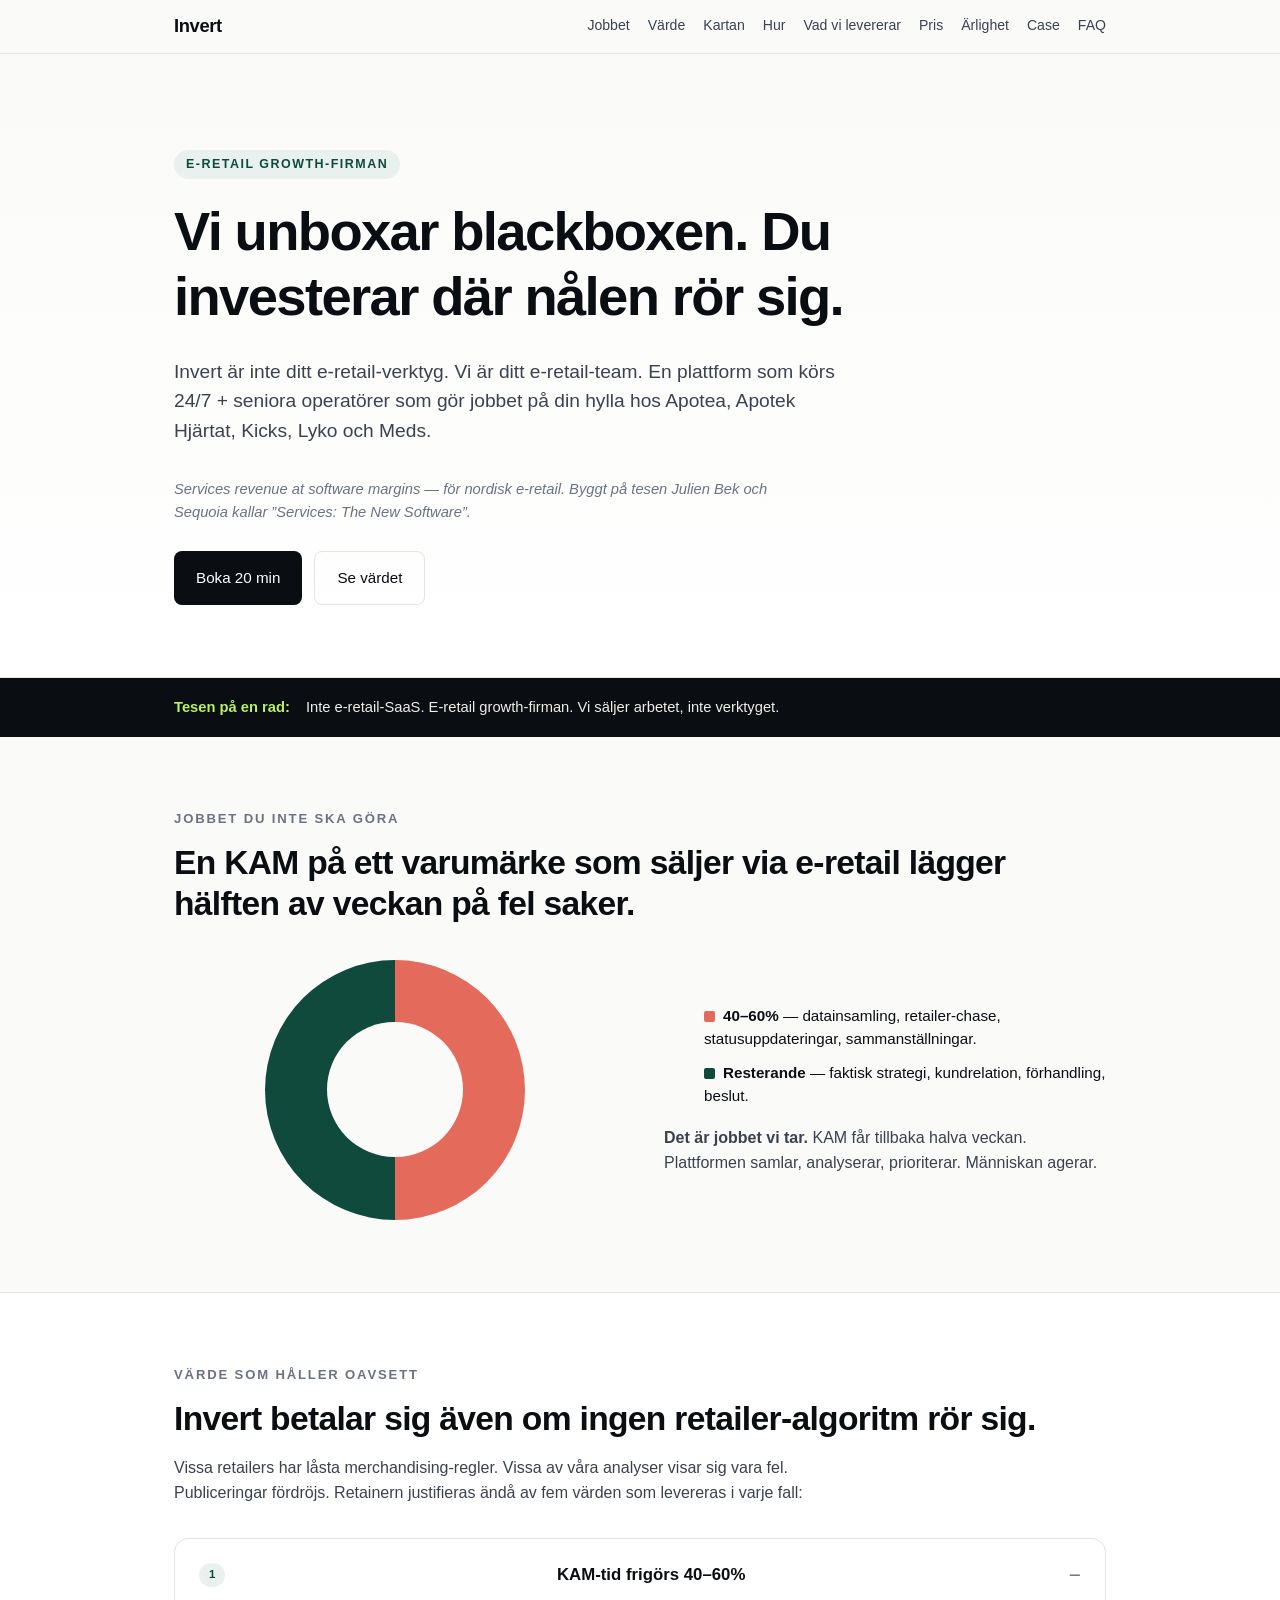
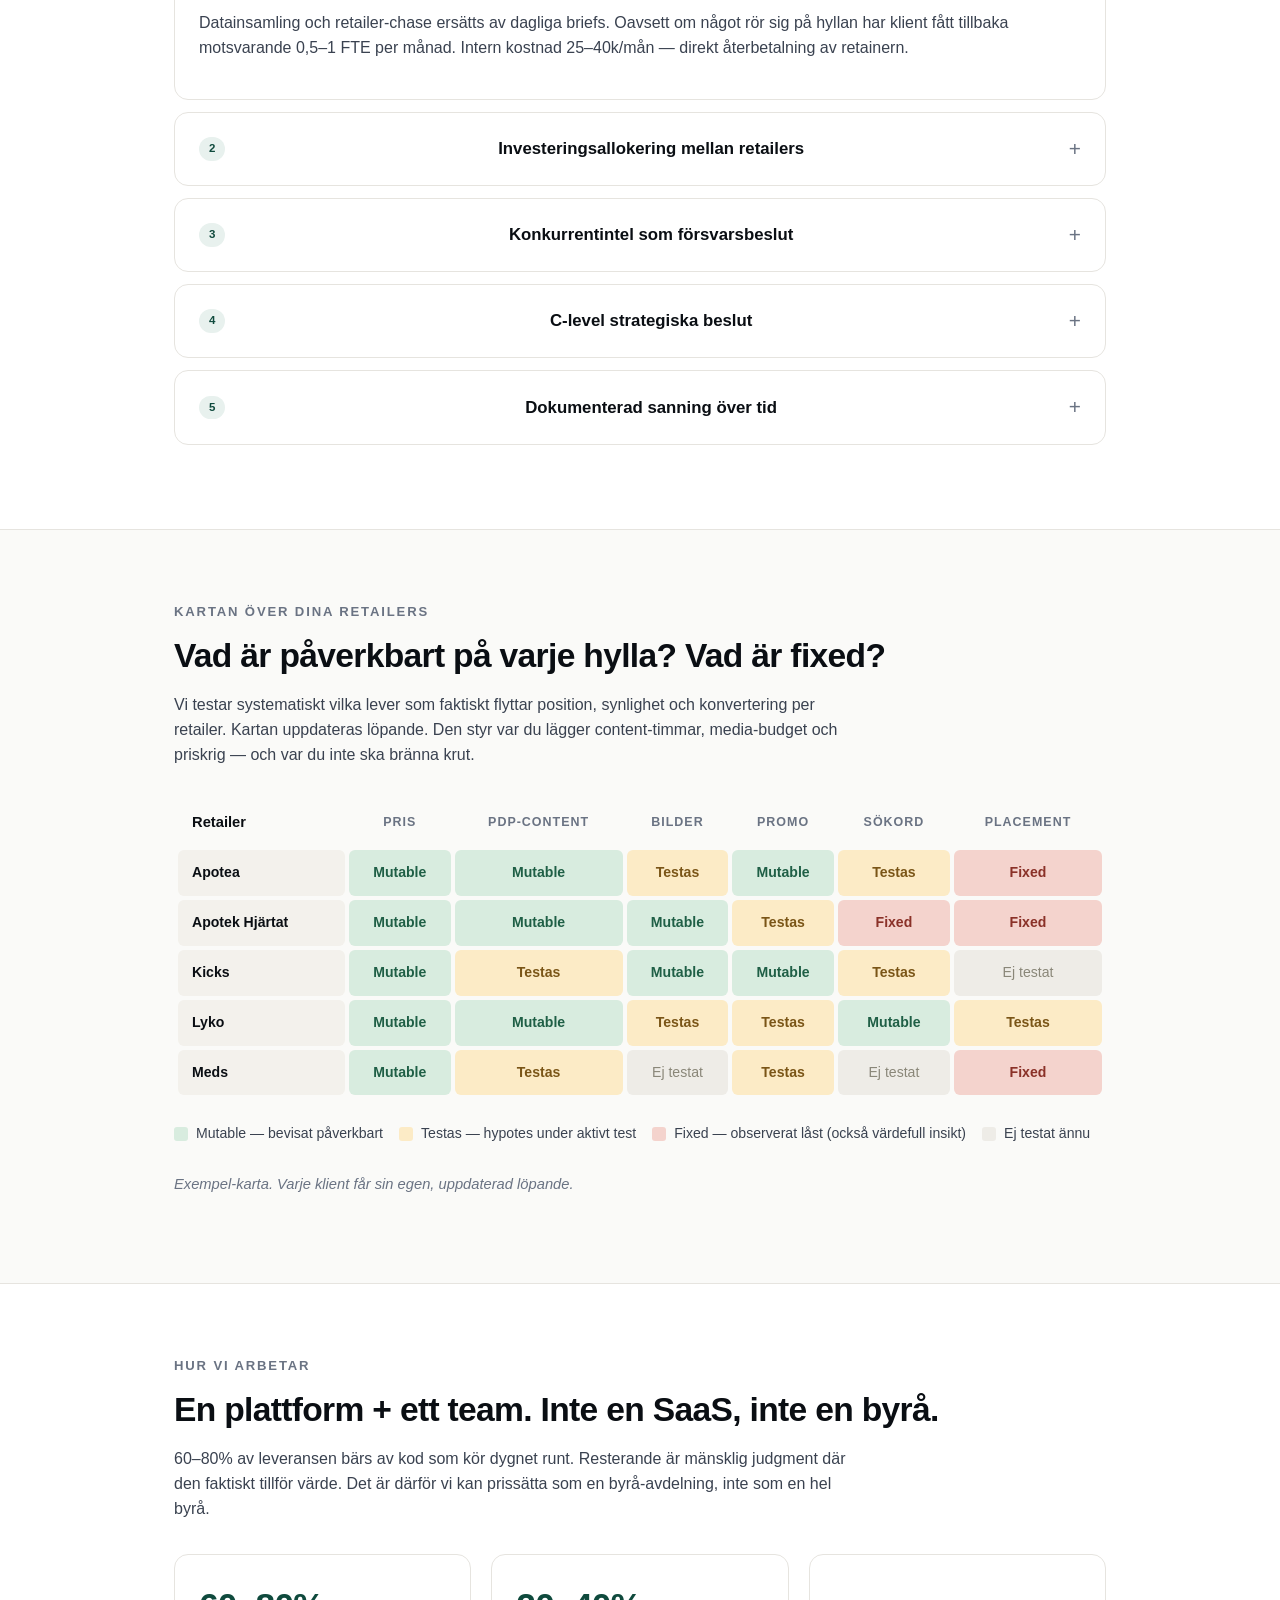
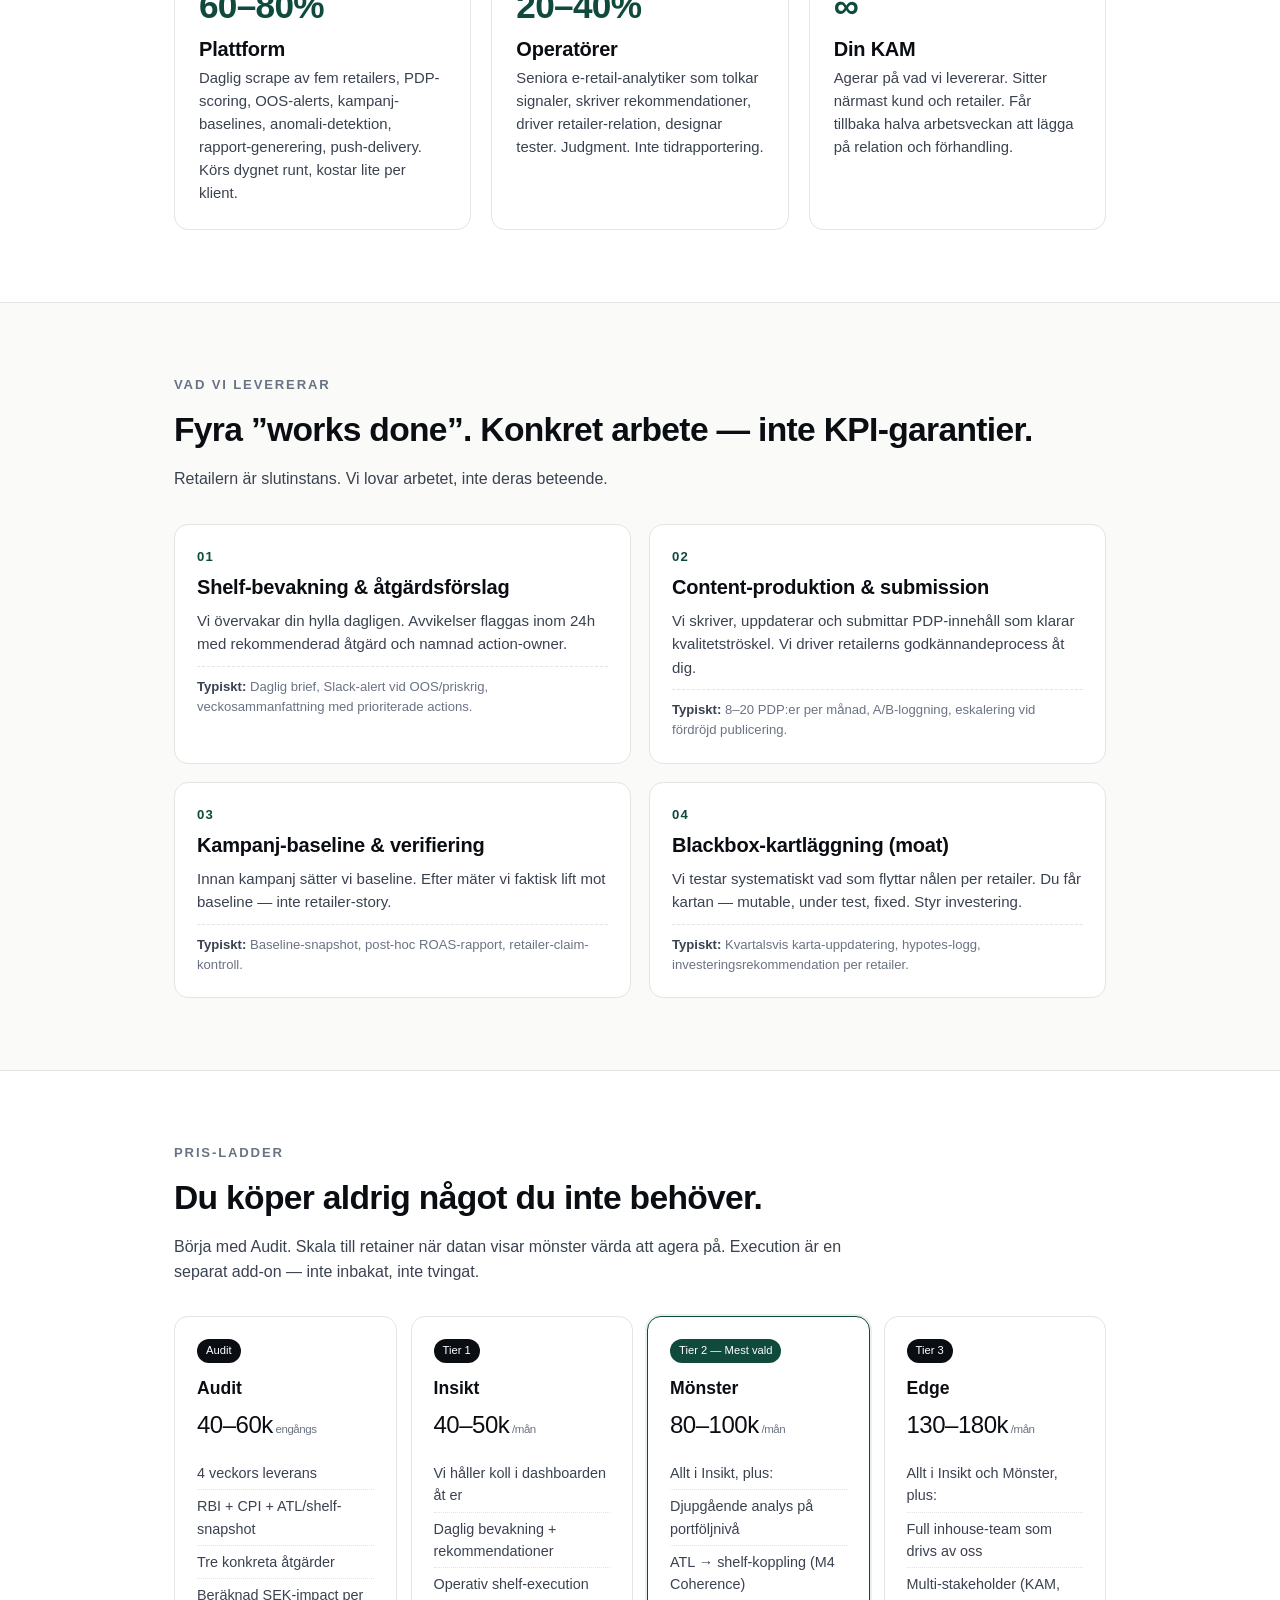
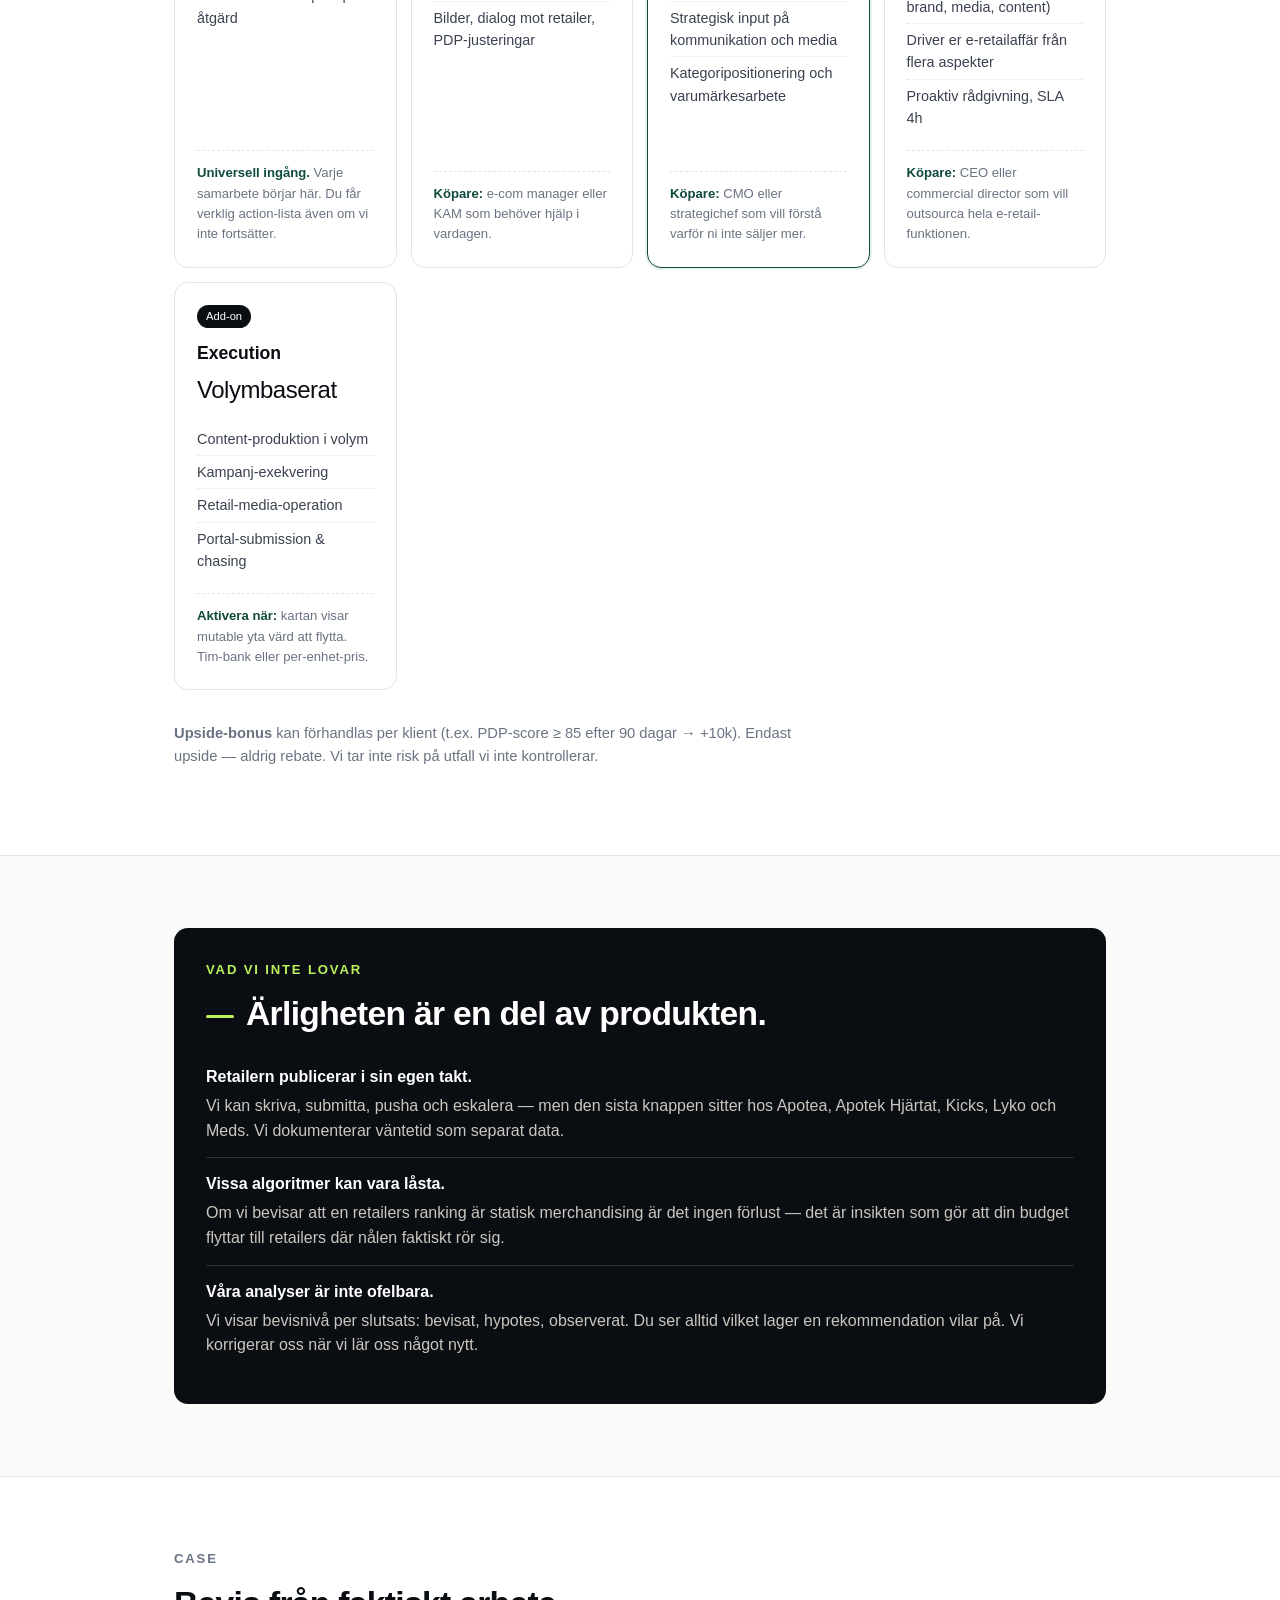
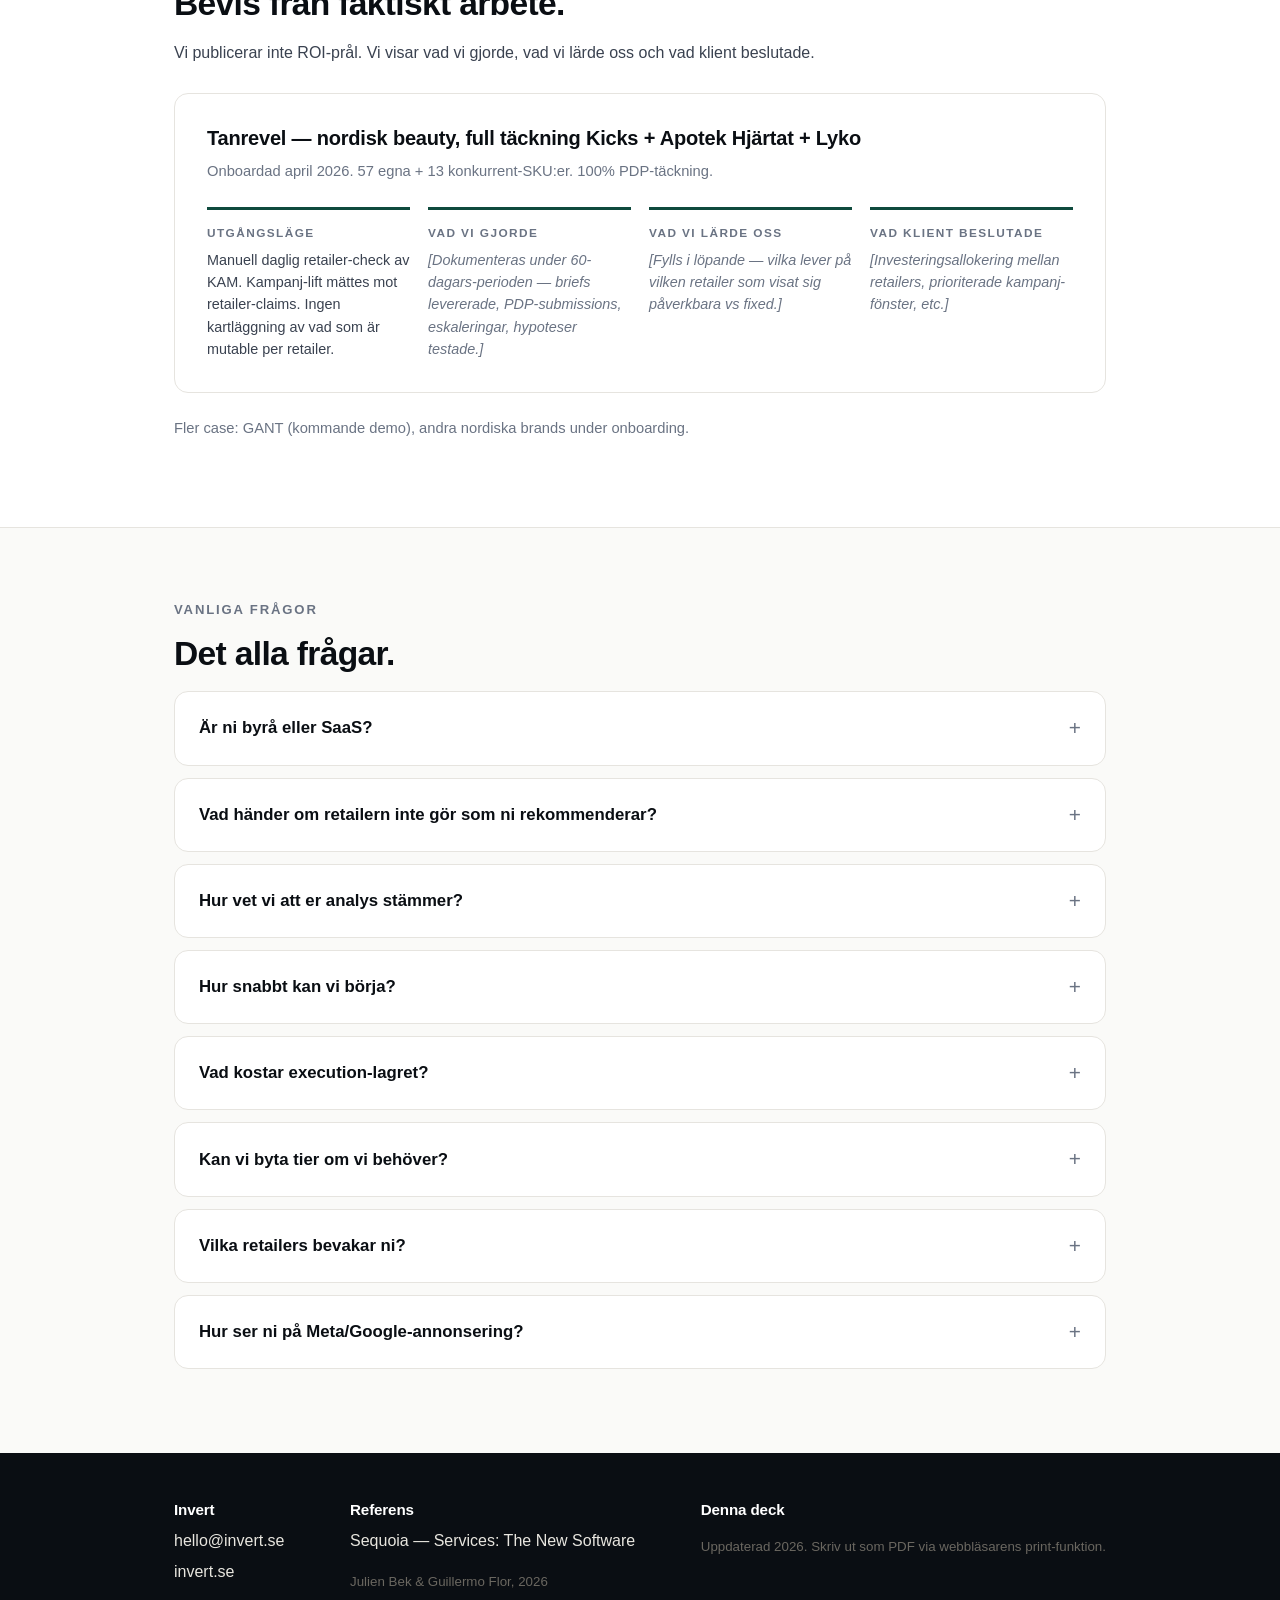
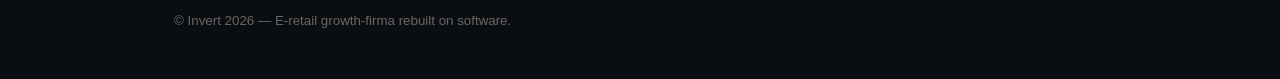
==== commit 4a8e153b: "sajt: omstrukturera tier-ladder till Audit + Insikt/Mönster/Edge med Heijbel-prisparitet Skrota Intr" ====
--- a/sales-deck/index.html
+++ b/sales-deck/index.html
@@ -493,33 +493,58 @@
   <div class="container">
     <div class="kicker">Pris-ladder</div>
     <h2>Du köper aldrig något du inte behöver.</h2>
-    <p style="max-width: 680px; margin-bottom: 32px;">Land-and-expand. Börja lågt, skala när kartan säger att nålen rör sig. Execution är en separat add-on — inte inbakat, inte tvingat.</p>
+    <p style="max-width: 680px; margin-bottom: 32px;">Börja med Audit. Skala till retainer när datan visar mönster värda att agera på. Execution är en separat add-on — inte inbakat, inte tvingat.</p>
 
     <div class="ladder">
       <div class="step">
-        <span class="badge">Intro</span>
-        <div class="name">Intro</div>
-        <div class="price">10–15k<small> /mån</small></div>
+        <span class="badge">Audit</span>
+        <div class="name">Audit</div>
+        <div class="price">40–60k<small> engångs</small></div>
         <ul>
-          <li>1 retailer</li>
-          <li>20–40 SKUs</li>
-          <li>Månatlig brief</li>
-          <li>Kvartalsvis kartläggning</li>
+          <li>4 veckors leverans</li>
+          <li>RBI + CPI + ATL/shelf-snapshot</li>
+          <li>Tre konkreta åtgärder</li>
+          <li>Beräknad SEK-impact per åtgärd</li>
         </ul>
-        <div class="trigger"><strong>Uppgradera när:</strong> du vill ha fler retailers, snabbare cadence, eller insikter leder till action som vill exekveras snabbare.</div>
+        <div class="trigger"><strong>Universell ingång.</strong> Varje samarbete börjar här. Du får verklig action-lista även om vi inte fortsätter.</div>
+      </div>
+      <div class="step">
+        <span class="badge">Tier 1</span>
+        <div class="name">Insikt</div>
+        <div class="price">40–50k<small> /mån</small></div>
+        <ul>
+          <li>Vi håller koll i dashboarden åt er</li>
+          <li>Daglig bevakning + rekommendationer</li>
+          <li>Operativ shelf-execution</li>
+          <li>Bilder, dialog mot retailer, PDP-justeringar</li>
+        </ul>
+        <div class="trigger"><strong>Köpare:</strong> e-com manager eller KAM som behöver hjälp i vardagen.</div>
       </div>
       <div class="step core">
-        <span class="badge">Core</span>
-        <div class="name">Core-retainer</div>
-        <div class="price">30–60k<small> /mån</small></div>
+        <span class="badge">Tier 2 — Mest vald</span>
+        <div class="name">Mönster</div>
+        <div class="price">80–100k<small> /mån</small></div>
         <ul>
-          <li>3–5 retailers</li>
-          <li>Full SKU-coverage</li>
-          <li>Vecko-brief + Slack-SLA</li>
-          <li>Strategiska möten/kvartal</li>
-          <li>Löpande kartläggning</li>
+          <li>Allt i Insikt, plus:</li>
+          <li>Djupgående analys på portföljnivå</li>
+          <li>ATL → shelf-koppling (M4 Coherence)</li>
+          <li>Strategisk input på kommunikation och media</li>
+          <li>Kategoripositionering och varumärkesarbete</li>
         </ul>
-        <div class="trigger"><strong>Där Sequoia-ekonomin kickar in.</strong> 60–80% automation, analytiker där det tillför värde.</div>
+        <div class="trigger"><strong>Köpare:</strong> CMO eller strategichef som vill förstå varför ni inte säljer mer.</div>
+      </div>
+      <div class="step">
+        <span class="badge">Tier 3</span>
+        <div class="name">Edge</div>
+        <div class="price">130–180k<small> /mån</small></div>
+        <ul>
+          <li>Allt i Insikt och Mönster, plus:</li>
+          <li>Full inhouse-team som drivs av oss</li>
+          <li>Multi-stakeholder (KAM, brand, media, content)</li>
+          <li>Driver er e-retailaffär från flera aspekter</li>
+          <li>Proaktiv rådgivning, SLA 4h</li>
+        </ul>
+        <div class="trigger"><strong>Köpare:</strong> CEO eller commercial director som vill outsourca hela e-retail-funktionen.</div>
       </div>
       <div class="step">
         <span class="badge">Add-on</span>
@@ -532,18 +557,6 @@
           <li>Portal-submission & chasing</li>
         </ul>
         <div class="trigger"><strong>Aktivera när:</strong> kartan visar mutable yta värd att flytta. Tim-bank eller per-enhet-pris.</div>
-      </div>
-      <div class="step">
-        <span class="badge">Add-on</span>
-        <div class="name">Managed Service</div>
-        <div class="price">+15–20k<small> /mån</small></div>
-        <ul>
-          <li>Dedikerad Account Lead</li>
-          <li>Veckomöten</li>
-          <li>Strategisk exekvering</li>
-          <li>Prioriterad SLA</li>
-        </ul>
-        <div class="trigger"><strong>Välj till när:</strong> intern bandbredd är bottleneck och du vill outsourca ägarskap av e-retail-funktionen helt.</div>
       </div>
     </div>
 
@@ -623,7 +636,7 @@
 
     <details class="card">
       <summary>Hur snabbt kan vi börja?</summary>
-      <div class="body"><p>Intro-tier kan vara live inom 1–2 veckor från tecknat avtal. Core-retainer kräver 3–4 veckors onboarding (datamodell, retailer-mapping, KAM-integration). Execution-add-on aktiveras när intel-lagret börjat generera konkreta actions.</p></div>
+      <div class="body"><p>Audit kan starta inom 1–2 veckor från tecknat avtal och levereras på 4 veckor. Retainer (Insikt/Mönster/Edge) kräver 3–4 veckors onboarding (datamodell, retailer-mapping, KAM-integration). Execution-add-on aktiveras när intel-lagret börjat generera konkreta actions.</p></div>
     </details>
 
     <details class="card">
@@ -632,8 +645,8 @@
     </details>
 
     <details class="card">
-      <summary>Kan vi byta ner från Core till Intro om vi behöver?</summary>
-      <div class="body"><p>Ja. Kontrakten är kvartalsvisa. Vi hellre tappar en core-klient till intro och behåller relationen än låser in dig i något du inte får värde av.</p></div>
+      <summary>Kan vi byta tier om vi behöver?</summary>
+      <div class="body"><p>Ja. Kontrakten är kvartalsvisa. Vi hellre flyttar en kund från Mönster till Insikt och behåller relationen än låser in dig i något du inte får värde av. Edge → Mönster fungerar samma väg.</p></div>
     </details>
 
     <details class="card">
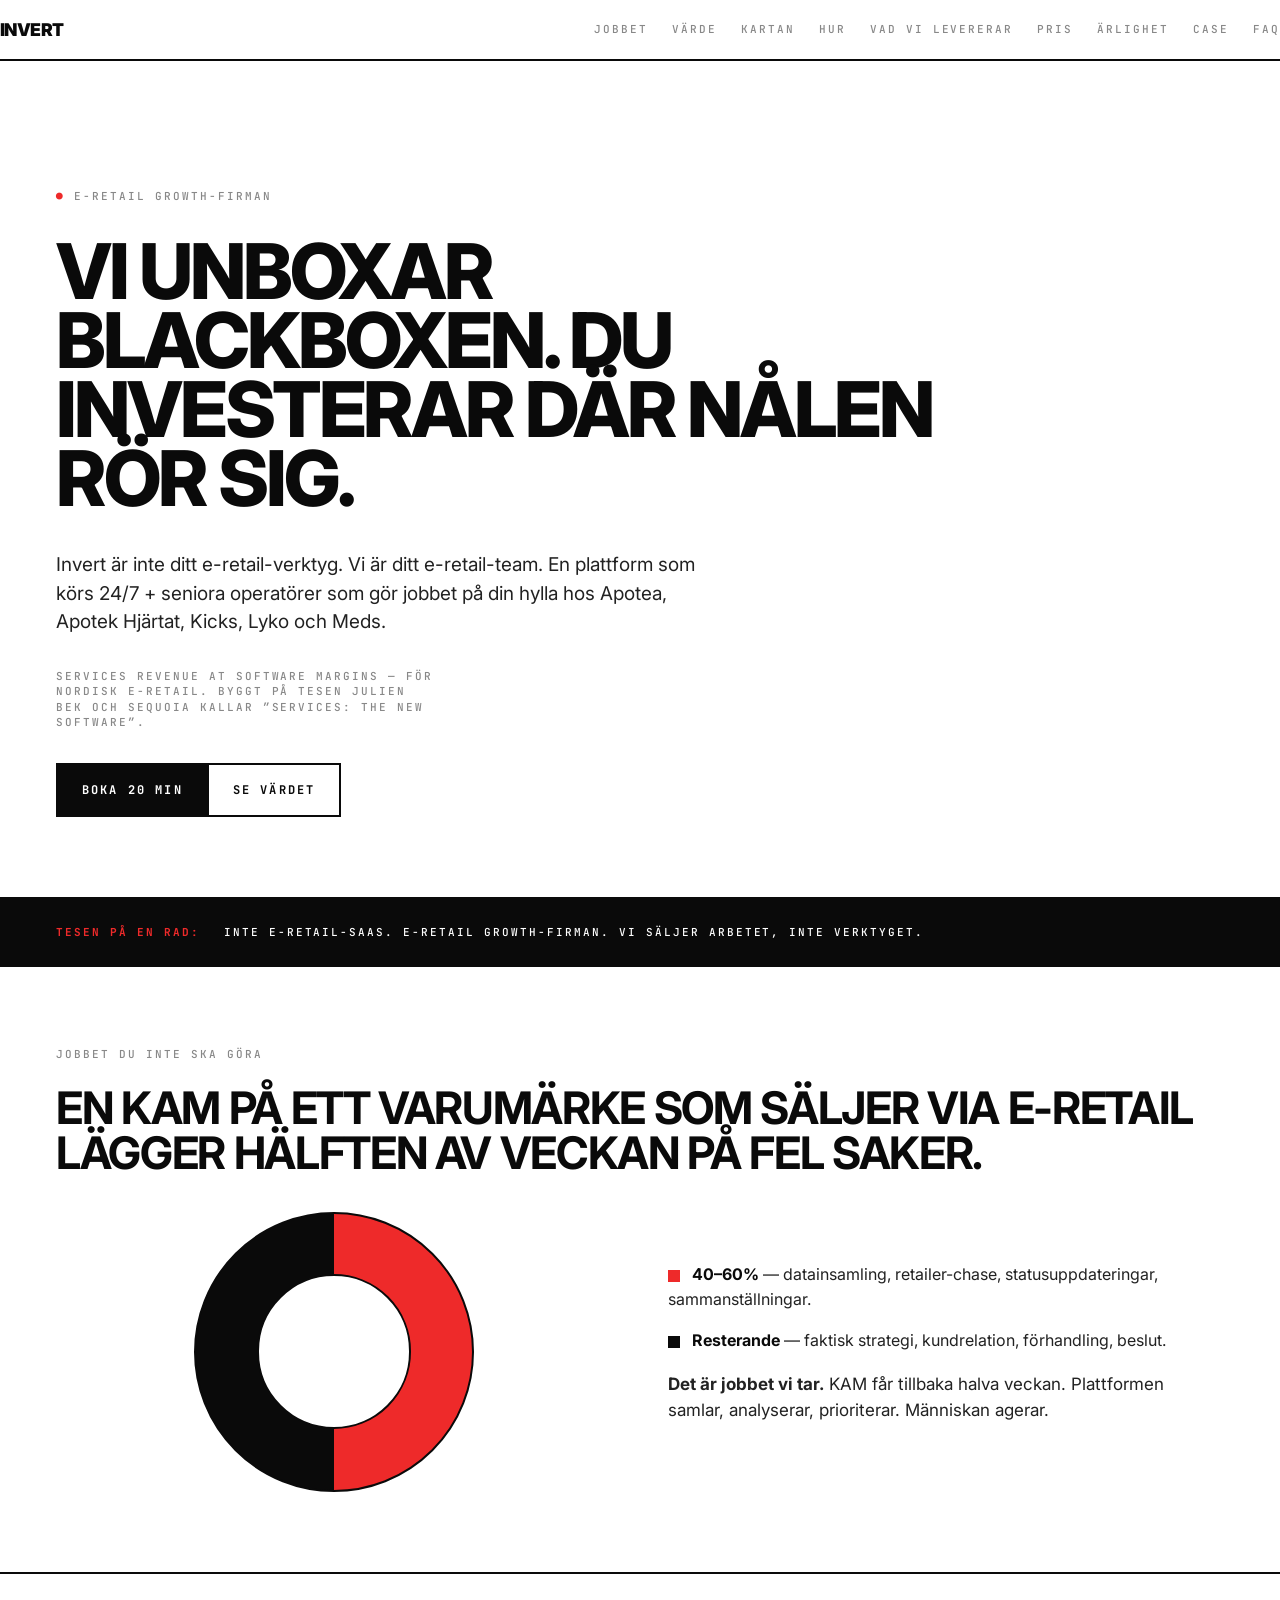
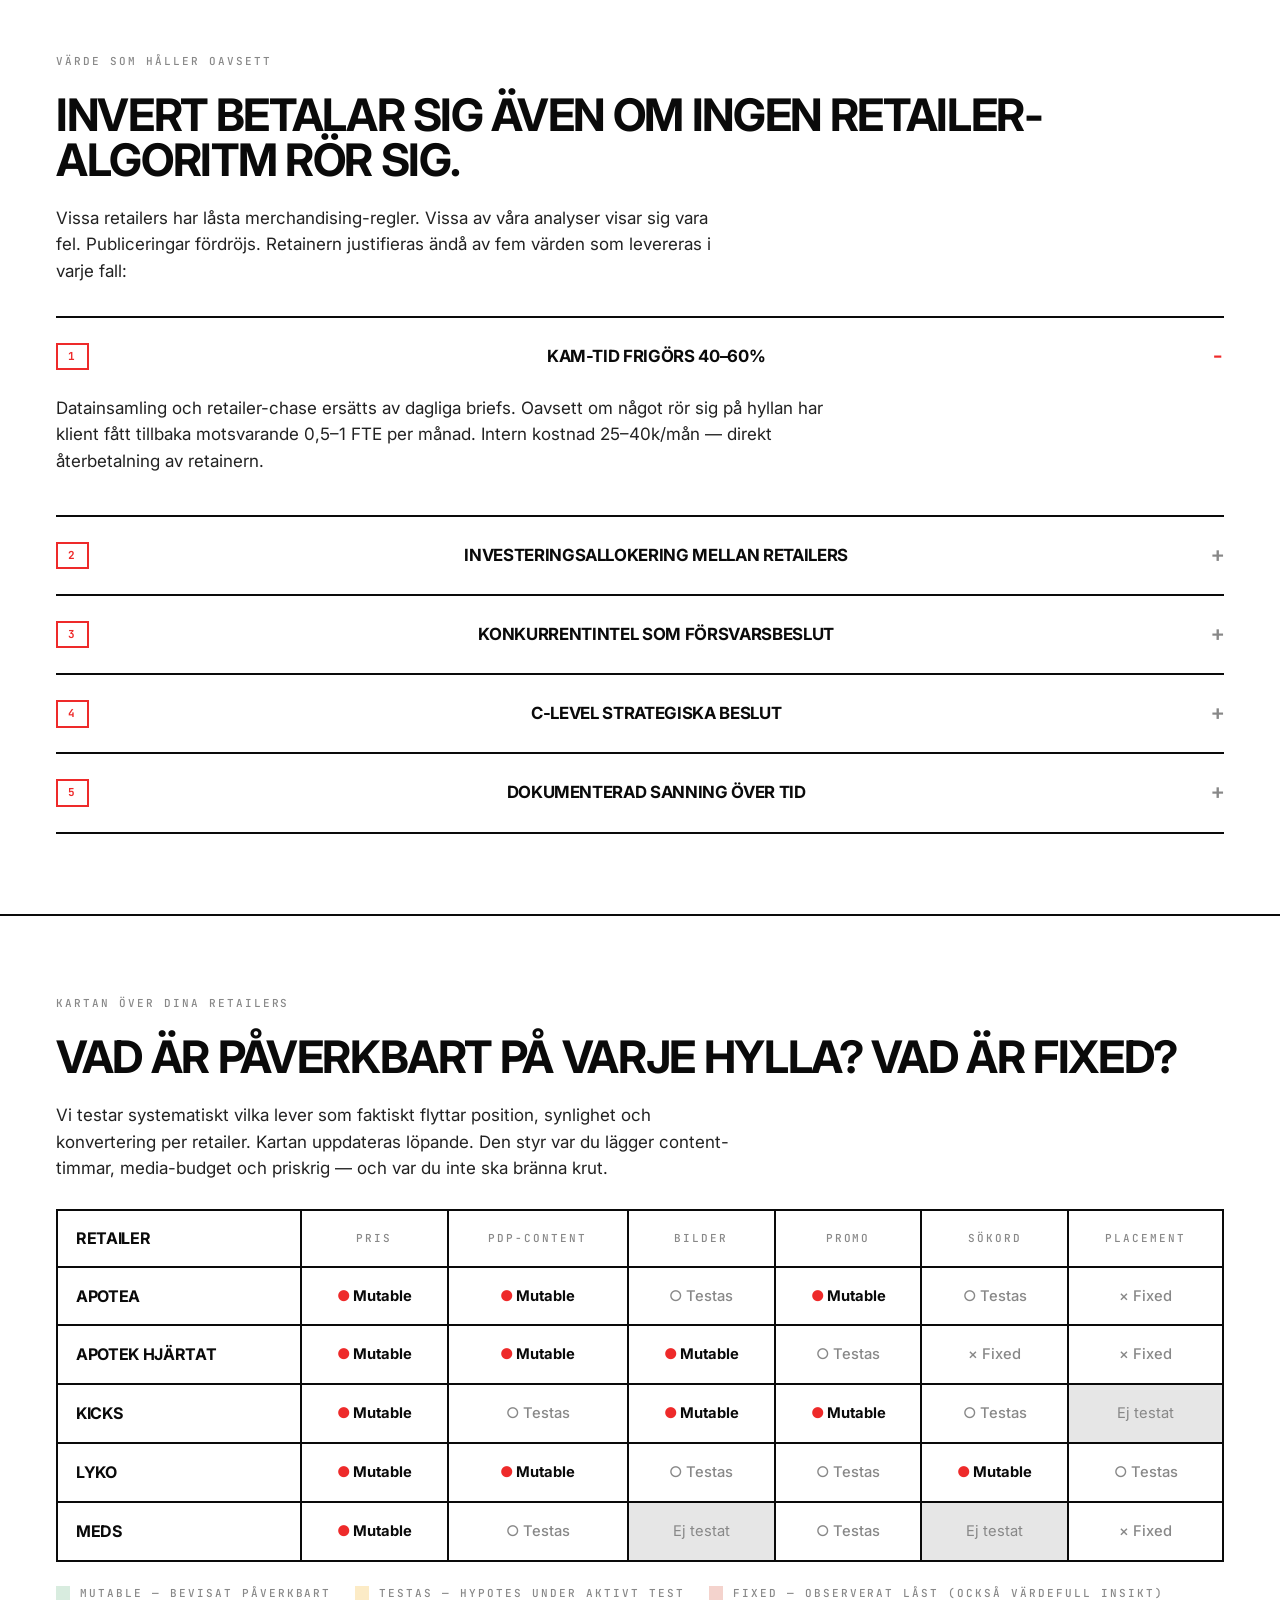
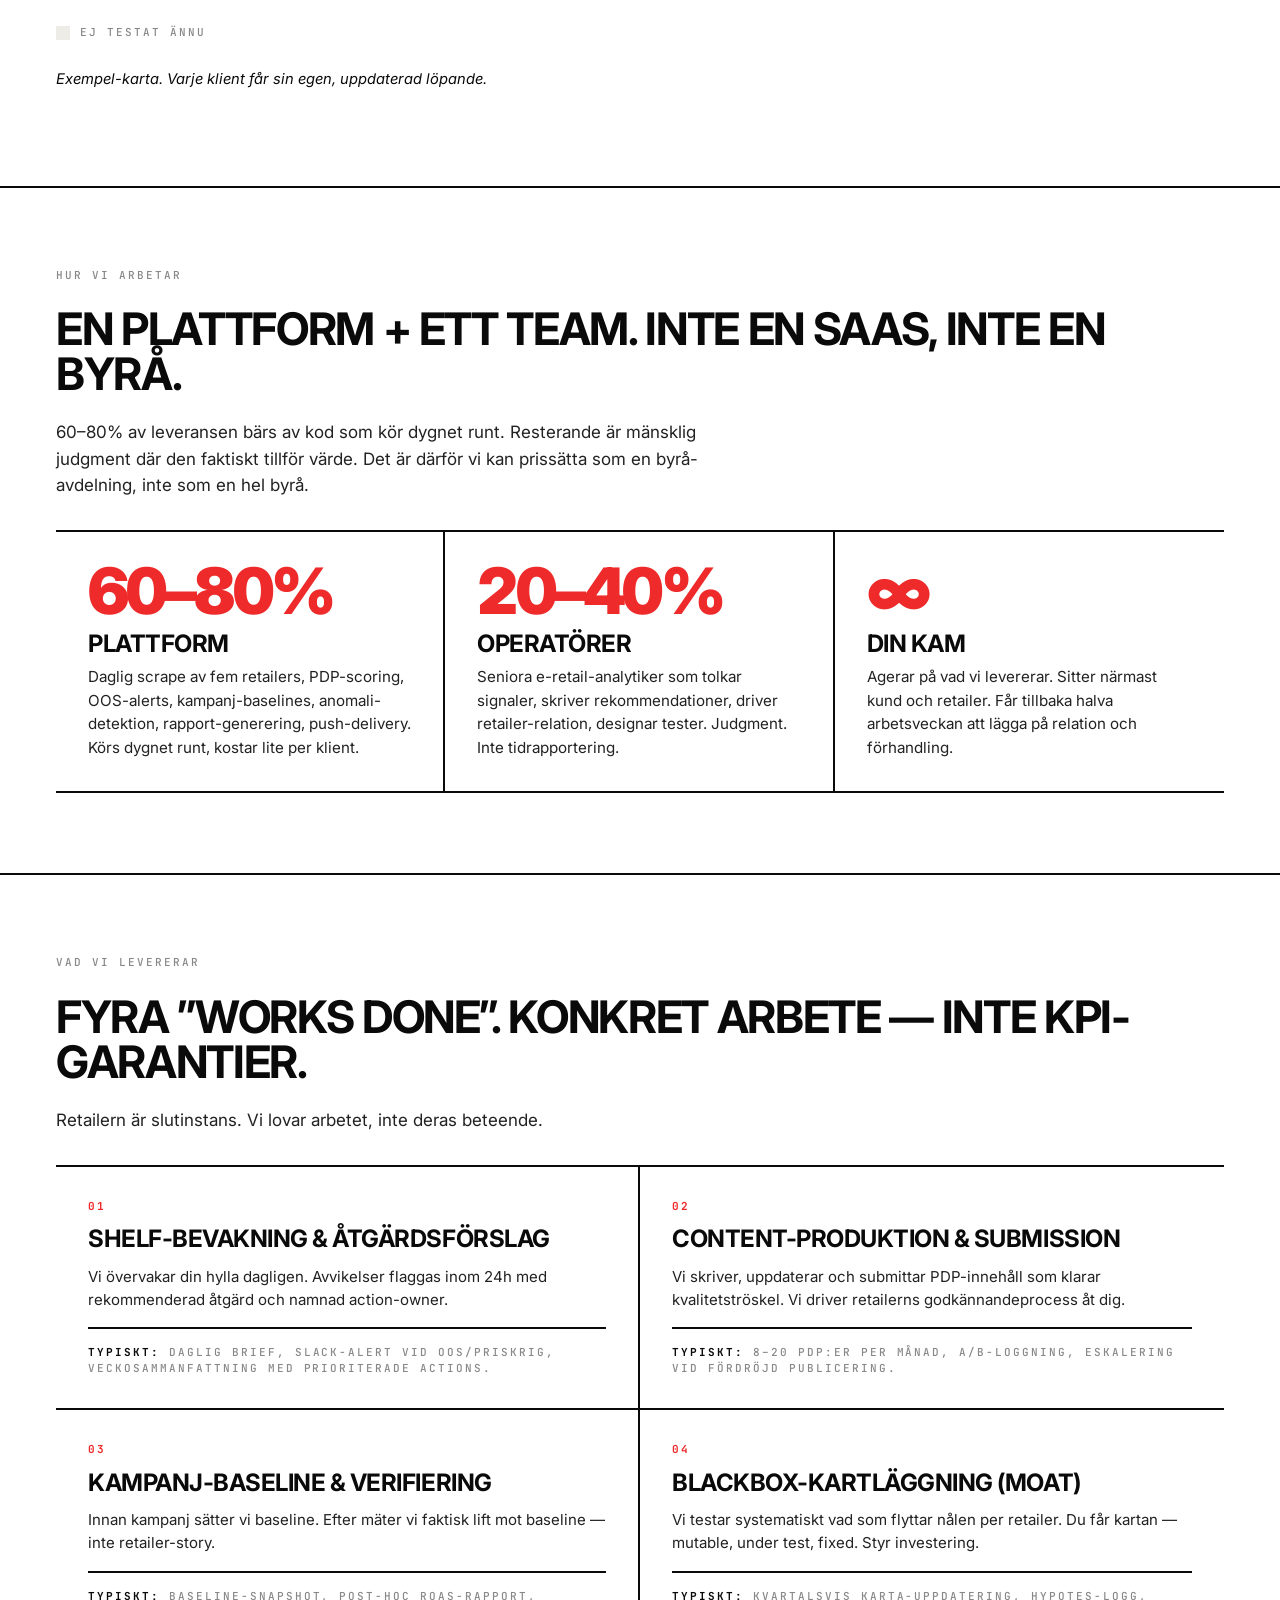
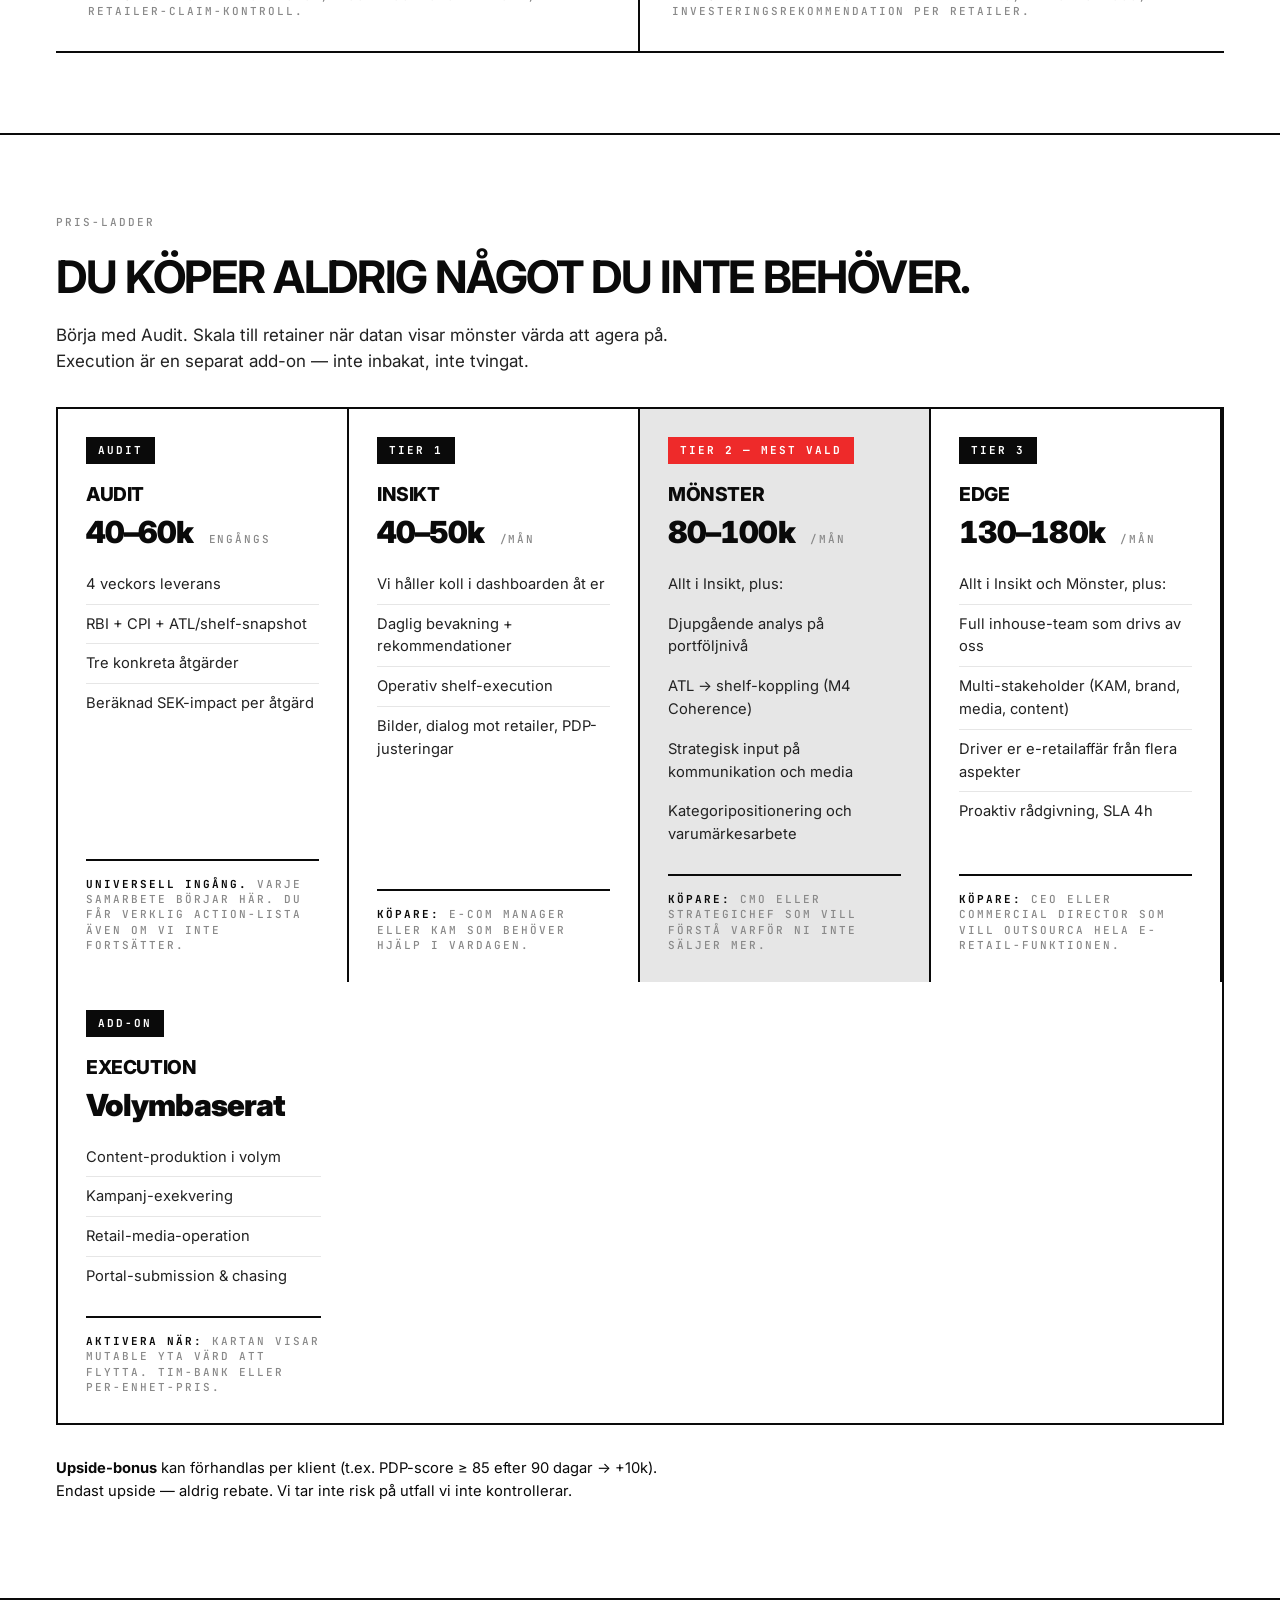
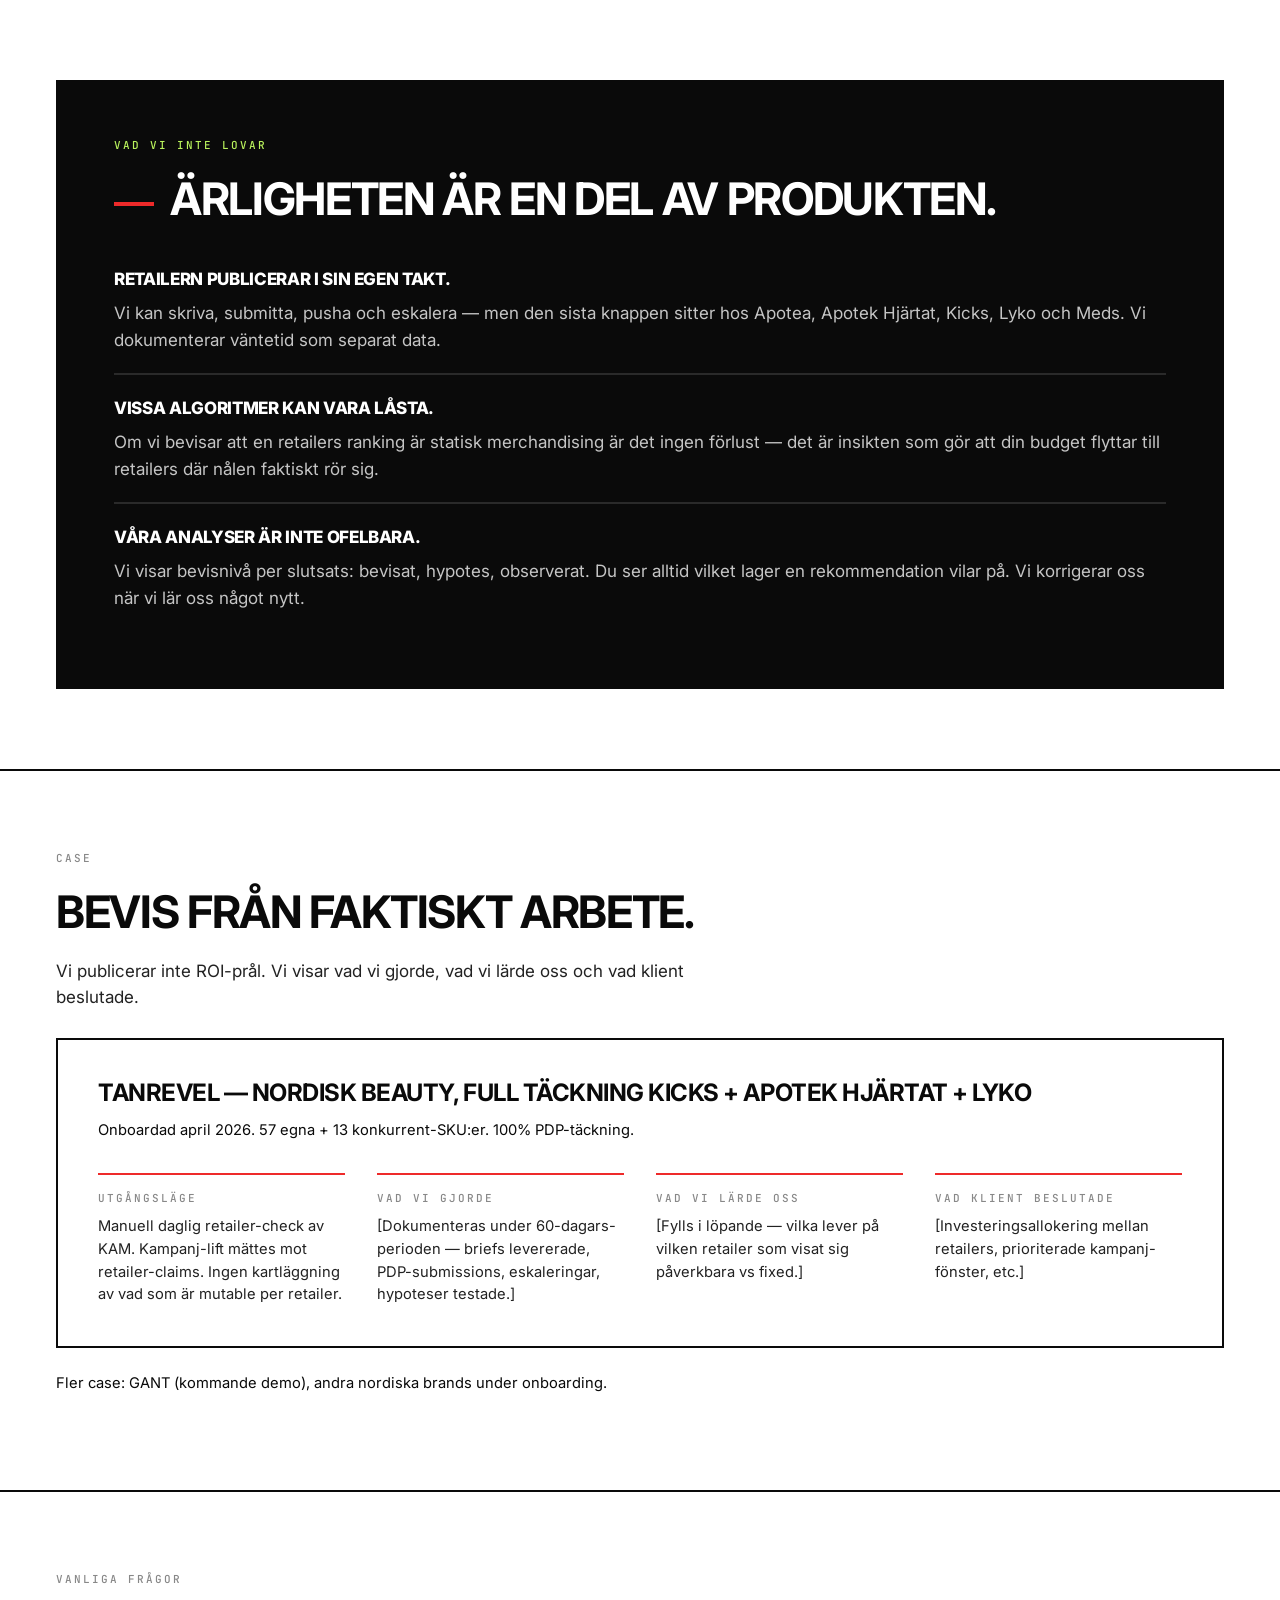
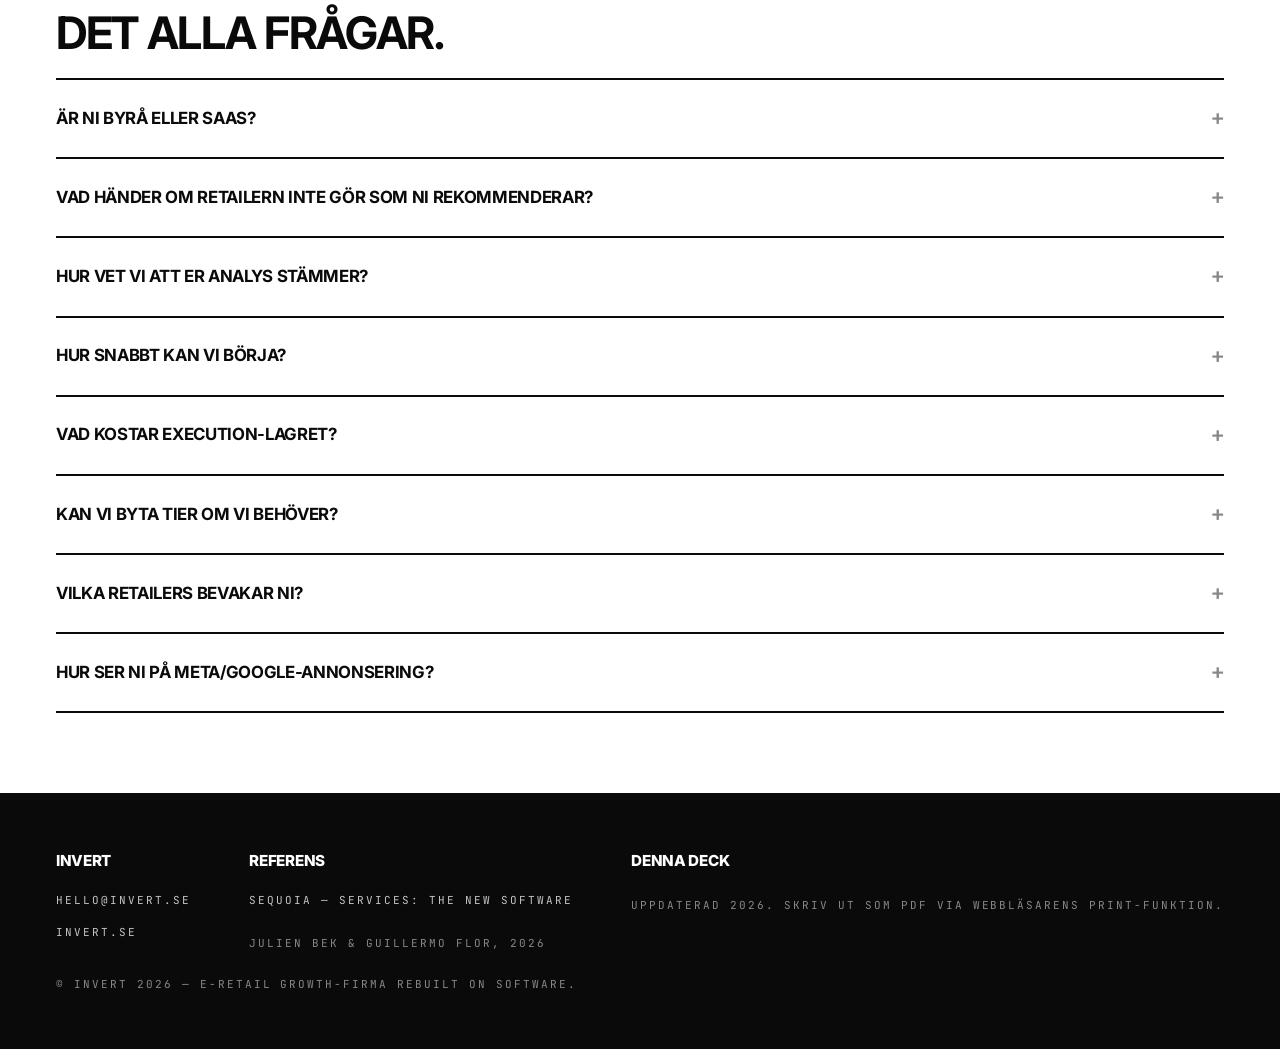
==== commit e128c0aa: "sajt: brand rebrand till Brutalist Grid (Signal Red, Inter + JetBrains Mono) Första pass-rebrand enl" ====
--- a/sales-deck/index.html
+++ b/sales-deck/index.html
@@ -6,240 +6,540 @@
 <title>Invert — Sales Deck</title>
 <meta name="description" content="Invert är e-retail growth-firman för varumärken som säljer majoritet via Apotea, Apotek Hjärtat, Kicks och Lyko. Vi gör jobbet. Vi unboxar blackboxen.">
 <meta name="robots" content="noindex">
+<link rel="preconnect" href="https://fonts.googleapis.com">
+<link rel="preconnect" href="https://fonts.gstatic.com" crossorigin>
+<link href="https://fonts.googleapis.com/css2?family=Inter:wght@400;500;700;800;900&family=JetBrains+Mono:wght@400;500;700&display=swap" rel="stylesheet">
+<link rel="stylesheet" href="../handoff/tokens.css">
 <style>
-  :root {
-    --bg: #fafaf8;
-    --surface: #ffffff;
-    --ink: #0a0e13;
-    --ink-soft: #3a4250;
-    --muted: #6a7383;
-    --line: #e6e4df;
-    --brand: #0f4a3d;
-    --brand-soft: #e8f1ee;
-    --accent: #b9f25c;
-    --warn: #f2b95c;
-    --stop: #e46a5c;
-    --ok: #3a9f7a;
-    --radius: 8px;
-    --radius-lg: 14px;
-    --shadow: 0 1px 2px rgba(10,14,19,0.04), 0 2px 8px rgba(10,14,19,0.04);
-    --maxw: 980px;
-    --font-sans: -apple-system, BlinkMacSystemFont, "Segoe UI", "Inter", Roboto, Helvetica, Arial, sans-serif;
-    --font-head: "Space Grotesk", -apple-system, BlinkMacSystemFont, "Segoe UI", sans-serif;
-  }
-  * { box-sizing: border-box; }
-  html { scroll-behavior: smooth; }
+  /* Brutalist Grid · Signal Red · Invert brand v.02
+     Tokens come from ../handoff/tokens.css. No hardcoded hex outside that file. */
+  * { box-sizing: border-box; border-radius: 0; box-shadow: none !important; }
+  html { scroll-behavior: smooth; background: var(--invert-paper); }
   body {
     margin: 0;
-    font-family: var(--font-sans);
-    background: var(--bg);
-    color: var(--ink);
+    font-family: var(--invert-font-sans);
+    background: var(--invert-paper);
+    color: var(--invert-ink);
     line-height: 1.55;
-    font-size: 16px;
+    font-size: 17px;
     -webkit-font-smoothing: antialiased;
     text-rendering: optimizeLegibility;
   }
+
   h1, h2, h3, h4 {
-    font-family: var(--font-head);
-    font-weight: 600;
-    letter-spacing: -0.01em;
-    line-height: 1.2;
+    font-family: var(--invert-font-sans);
+    color: var(--invert-ink);
+    text-transform: uppercase;
     margin: 0 0 0.5em;
   }
-  h1 { font-size: clamp(2.1rem, 5vw, 3.4rem); letter-spacing: -0.03em; font-weight: 700; }
-  h2 { font-size: clamp(1.5rem, 3vw, 2.1rem); letter-spacing: -0.02em; }
-  h3 { font-size: 1.25rem; }
-  h4 { font-size: 1rem; }
-  p { margin: 0 0 1em; color: var(--ink-soft); }
-  a { color: var(--brand); text-decoration: none; border-bottom: 1px solid rgba(15,74,61,0.3); }
-  a:hover { border-bottom-color: var(--brand); }
-  small { color: var(--muted); }
-
-  .container { max-width: var(--maxw); margin: 0 auto; padding: 0 24px; }
-  section { padding: 72px 0; border-bottom: 1px solid var(--line); }
+  h1 { font-weight: 800; font-size: clamp(48px, 6vw, 88px); letter-spacing: -0.04em; line-height: 0.9; }
+  h2 { font-weight: 700; font-size: clamp(32px, 3.5vw, 48px); letter-spacing: -0.03em; line-height: 1.0; }
+  h3 { font-weight: 700; font-size: 1.5rem; letter-spacing: -0.02em; line-height: 1.1; }
+  h4 { font-weight: 700; font-size: 1rem; letter-spacing: -0.01em; }
+  p { margin: 0 0 1em; color: #222; max-width: 70ch; }
+  a { color: var(--invert-ink); text-decoration: underline; text-underline-offset: 4px; text-decoration-thickness: 1px; }
+  a:hover { color: var(--invert-signal); }
+  small { color: var(--invert-muted); font-family: var(--invert-font-mono); font-size: 11px; letter-spacing: var(--invert-tracking-mono); text-transform: uppercase; }
+  strong { font-weight: 700; }
+
+  .container { max-width: 1280px; margin: 0 auto; padding: 0 var(--invert-pad); }
+  @media (max-width: 720px) { .container { padding: 0 var(--invert-pad-tight); } }
+
+  section {
+    padding: 80px 0;
+    border-bottom: var(--invert-rule-w) solid var(--invert-rule);
+    background: var(--invert-paper);
+  }
+  section[style*="background: #fff"] { background: var(--invert-paper) !important; }
   section:last-of-type { border-bottom: none; }
 
   /* Top nav */
   nav.top {
     position: sticky; top: 0; z-index: 50;
-    background: rgba(250,250,248,0.92);
-    backdrop-filter: saturate(180%) blur(8px);
-    border-bottom: 1px solid var(--line);
-    padding: 12px 0;
-  }
-  nav.top .row { display: flex; align-items: center; justify-content: space-between; gap: 16px; flex-wrap: wrap; }
-  nav.top .brand { font-family: var(--font-head); font-weight: 700; font-size: 1.15rem; letter-spacing: -0.02em; border: none; color: var(--ink); }
-  nav.top .links { display: flex; gap: 18px; flex-wrap: wrap; font-size: 0.88rem; }
-  nav.top .links a { color: var(--ink-soft); border: none; }
-  nav.top .links a:hover { color: var(--brand); }
+    background: var(--invert-paper);
+    border-bottom: var(--invert-rule-w) solid var(--invert-rule);
+    padding: 0;
+  }
+  nav.top .row {
+    display: flex; align-items: center; justify-content: space-between;
+    gap: 16px; flex-wrap: wrap;
+    padding: 16px 0;
+  }
+  nav.top .brand {
+    font-family: var(--invert-font-sans);
+    font-weight: 900; font-size: 1.1rem; letter-spacing: -0.03em;
+    border: 0; color: var(--invert-ink);
+    text-transform: uppercase;
+    text-decoration: none;
+  }
+  nav.top .links { display: flex; gap: 24px; flex-wrap: wrap; }
+  nav.top .links a {
+    font: var(--invert-meta);
+    letter-spacing: var(--invert-tracking-mono);
+    text-transform: uppercase;
+    color: var(--invert-muted);
+    border: 0;
+    text-decoration: none;
+  }
+  nav.top .links a:hover { color: var(--invert-signal); }
 
   /* Hero */
-  .hero { padding: 96px 0 72px; background: linear-gradient(180deg, #fafaf8 0%, #fff 100%); }
-  .hero .eyebrow { display: inline-block; font-size: 0.78rem; font-weight: 600; text-transform: uppercase; letter-spacing: 0.12em; color: var(--brand); padding: 5px 12px; background: var(--brand-soft); border-radius: 999px; margin-bottom: 20px; }
-  .hero h1 { max-width: 800px; }
-  .hero .lede { font-size: clamp(1.05rem, 1.5vw, 1.2rem); max-width: 680px; color: var(--ink-soft); margin: 16px 0 32px; }
-  .hero .sequoia { font-size: 0.92rem; color: var(--muted); font-style: italic; max-width: 620px; margin-bottom: 28px; }
-  .cta-row { display: flex; gap: 12px; flex-wrap: wrap; }
+  .hero { padding: 120px 0 80px; background: var(--invert-paper); }
+  .hero .eyebrow {
+    display: inline-block;
+    font: var(--invert-meta);
+    letter-spacing: var(--invert-tracking-mono);
+    text-transform: uppercase;
+    color: var(--invert-muted);
+    padding: 0;
+    background: transparent;
+    margin-bottom: 32px;
+  }
+  .hero .eyebrow::before { content: "● "; color: var(--invert-signal); }
+  .hero h1 { max-width: 18ch; }
+  .hero .lede {
+    font-family: var(--invert-font-sans);
+    font-size: 19px; line-height: 1.5;
+    max-width: 55ch;
+    color: #222;
+    margin: 24px 0 32px;
+  }
+  .hero .sequoia {
+    font: var(--invert-meta);
+    letter-spacing: var(--invert-tracking-mono);
+    text-transform: uppercase;
+    color: var(--invert-muted);
+    font-style: normal;
+    max-width: 55ch;
+    margin-bottom: 32px;
+  }
+
+  .cta-row { display: flex; gap: 0; flex-wrap: wrap; }
   .btn {
-    display: inline-flex; align-items: center; gap: 8px;
-    background: var(--ink); color: #fff; border: none; border-radius: var(--radius);
-    padding: 14px 22px; font-weight: 500; font-size: 0.95rem; cursor: pointer;
+    display: inline-flex;
+    align-items: center;
+    gap: 12px;
+    background: var(--invert-ink);
+    color: var(--invert-paper);
+    border: var(--invert-rule-w) solid var(--invert-ink);
+    padding: 16px 24px;
+    font-family: var(--invert-font-mono);
+    font-weight: 700;
+    font-size: 12px;
+    letter-spacing: var(--invert-tracking-mono);
+    text-transform: uppercase;
+    cursor: pointer;
     text-decoration: none;
-  }
-  .btn:hover { background: var(--brand); border: none; }
-  .btn.ghost { background: transparent; color: var(--ink); border: 1px solid var(--line); }
-  .btn.ghost:hover { background: #fff; border-color: var(--ink); }
+    margin-right: -2px;
+  }
+  .btn:hover { background: var(--invert-signal); border-color: var(--invert-signal); color: var(--invert-paper); }
+  .btn.ghost { background: var(--invert-paper); color: var(--invert-ink); }
+  .btn.ghost:hover { background: var(--invert-ink); color: var(--invert-paper); border-color: var(--invert-ink); }
 
   /* Sequoia bar */
-  .sequoia-bar { background: var(--ink); color: #f0ede5; padding: 18px 0; font-size: 0.92rem; }
-  .sequoia-bar .container { display: flex; gap: 16px; align-items: center; flex-wrap: wrap; }
-  .sequoia-bar strong { color: var(--accent); font-weight: 600; }
+  .sequoia-bar {
+    background: var(--invert-ink);
+    color: var(--invert-paper);
+    padding: 24px 0;
+    border-top: var(--invert-rule-w) solid var(--invert-rule);
+    border-bottom: var(--invert-rule-w) solid var(--invert-rule);
+    font: var(--invert-meta);
+    letter-spacing: var(--invert-tracking-mono);
+    text-transform: uppercase;
+  }
+  .sequoia-bar .container { display: flex; gap: 24px; align-items: center; flex-wrap: wrap; }
+  .sequoia-bar strong { color: var(--invert-signal); font-weight: 700; }
 
   /* Section header */
-  .kicker { font-size: 0.82rem; font-weight: 600; text-transform: uppercase; letter-spacing: 0.14em; color: var(--muted); margin-bottom: 14px; }
-
-  /* Day pie */
-  .day-block { display: grid; grid-template-columns: 1fr 1fr; gap: 48px; align-items: center; }
+  .kicker {
+    font: var(--invert-meta);
+    letter-spacing: var(--invert-tracking-mono);
+    text-transform: uppercase;
+    color: var(--invert-muted);
+    margin-bottom: 24px;
+    display: block;
+  }
+
+  /* Day pie -- exception to no-radius rule (geometry, not decoration) */
+  .day-block { display: grid; grid-template-columns: 1fr 1fr; gap: 56px; align-items: center; }
   @media (max-width: 720px) { .day-block { grid-template-columns: 1fr; } }
   .pie {
-    position: relative; width: 260px; height: 260px; margin: 0 auto;
+    position: relative; width: 280px; height: 280px; margin: 0 auto;
     border-radius: 50%;
+    border: var(--invert-rule-w) solid var(--invert-ink);
     background: conic-gradient(
-      var(--stop) 0% 50%,
-      var(--brand) 50% 100%
+      var(--invert-signal) 0% 50%,
+      var(--invert-ink) 50% 100%
     );
     display: flex; align-items: center; justify-content: center;
   }
   .pie::after {
-    content: ""; position: absolute; inset: 24%; background: var(--bg); border-radius: 50%;
-  }
-  .pie-legend { font-size: 0.95rem; }
-  .pie-legend .dot { display: inline-block; width: 11px; height: 11px; border-radius: 2px; margin-right: 8px; vertical-align: middle; }
-  .pie-legend .dot.a { background: var(--stop); }
-  .pie-legend .dot.b { background: var(--brand); }
-  .pie-legend li { list-style: none; margin-bottom: 10px; }
-
-  /* Accordions */
+    content: ""; position: absolute; inset: 22%;
+    background: var(--invert-paper);
+    border-radius: 50%;
+    border: var(--invert-rule-w) solid var(--invert-ink);
+  }
+  .pie-legend { font-size: 1rem; padding: 0; margin: 0; }
+  .pie-legend .dot {
+    display: inline-block; width: 12px; height: 12px;
+    margin-right: 12px; vertical-align: middle;
+  }
+  .pie-legend .dot.a { background: var(--invert-signal); }
+  .pie-legend .dot.b { background: var(--invert-ink); }
+  .pie-legend li { list-style: none; margin-bottom: 16px; padding: 0; font-family: var(--invert-font-sans); color: #222; }
+  .pie-legend li strong { color: var(--invert-ink); font-weight: 700; }
+
+  /* Accordions / Cards */
   details.card {
-    background: var(--surface); border: 1px solid var(--line); border-radius: var(--radius-lg);
-    margin-bottom: 12px; overflow: hidden;
-  }
+    background: var(--invert-paper);
+    border: 0;
+    border-top: var(--invert-rule-w) solid var(--invert-rule);
+    margin: 0;
+    overflow: visible;
+  }
+  details.card:last-of-type { border-bottom: var(--invert-rule-w) solid var(--invert-rule); }
   details.card summary {
-    padding: 20px 24px; cursor: pointer; list-style: none;
-    font-family: var(--font-head); font-weight: 600; font-size: 1.05rem; color: var(--ink);
-    display: flex; justify-content: space-between; align-items: center; gap: 16px;
+    padding: 24px 0;
+    cursor: pointer;
+    list-style: none;
+    font-family: var(--invert-font-sans);
+    font-weight: 700;
+    font-size: 1.05rem;
+    line-height: 1.3;
+    text-transform: uppercase;
+    letter-spacing: -0.02em;
+    color: var(--invert-ink);
+    display: flex;
+    justify-content: space-between;
+    align-items: center;
+    gap: 16px;
   }
   details.card summary::-webkit-details-marker { display: none; }
   details.card summary::after {
-    content: "+"; font-size: 1.3rem; color: var(--muted); font-weight: 400;
-    transition: transform 0.2s;
-  }
-  details.card[open] summary::after { content: "−"; }
-  details.card .body { padding: 0 24px 22px; color: var(--ink-soft); }
-  details.card .tag { display: inline-block; font-size: 0.72rem; padding: 3px 10px; border-radius: 999px; background: var(--brand-soft); color: var(--brand); font-weight: 600; margin-right: 8px; }
+    content: "+";
+    font-family: var(--invert-font-mono);
+    font-weight: 500;
+    font-size: 1.4rem;
+    color: var(--invert-muted);
+  }
+  details.card[open] summary::after { content: "−"; color: var(--invert-signal); }
+  details.card .body { padding: 0 0 24px; color: #222; }
+  details.card .body p { color: #222; }
+  details.card .tag {
+    display: inline-block;
+    font: var(--invert-meta);
+    letter-spacing: var(--invert-tracking-mono);
+    text-transform: uppercase;
+    background: transparent;
+    color: var(--invert-signal);
+    border: var(--invert-rule-w) solid var(--invert-signal);
+    padding: 4px 10px;
+    margin-right: 12px;
+    font-weight: 700;
+  }
 
   /* Kartan grid */
-  .kartan-wrap { overflow-x: auto; padding-bottom: 4px; }
-  table.kartan { width: 100%; border-collapse: separate; border-spacing: 4px; min-width: 640px; font-size: 0.88rem; }
-  table.kartan th, table.kartan td { padding: 12px 10px; text-align: center; border-radius: 6px; }
-  table.kartan th { background: transparent; color: var(--muted); font-weight: 600; font-size: 0.78rem; text-transform: uppercase; letter-spacing: 0.08em; }
-  table.kartan th.retailer { text-align: left; padding-left: 14px; color: var(--ink); font-size: 0.92rem; text-transform: none; letter-spacing: 0; font-family: var(--font-head); }
-  table.kartan td.retailer { text-align: left; padding-left: 14px; font-weight: 600; background: #f3f1ec; color: var(--ink); font-family: var(--font-head); }
-  .cell-ok { background: #d8ecdf; color: #1f5f46; font-weight: 600; }
-  .cell-test { background: #fcebc6; color: #7a5517; font-weight: 600; }
-  .cell-fixed { background: #f4d3cd; color: #8a3128; font-weight: 600; }
-  .cell-none { background: #eeece7; color: #8a8779; }
-  .legend-row { display: flex; flex-wrap: wrap; gap: 16px; margin-top: 20px; font-size: 0.88rem; color: var(--ink-soft); }
-  .legend-row .item { display: flex; align-items: center; gap: 8px; }
-  .legend-row .swatch { width: 14px; height: 14px; border-radius: 3px; }
+  .kartan-wrap { overflow-x: auto; padding-bottom: 0; border: var(--invert-rule-w) solid var(--invert-rule); }
+  table.kartan {
+    width: 100%; border-collapse: collapse;
+    min-width: 640px; font-size: 0.92rem;
+    background: var(--invert-paper);
+  }
+  table.kartan th, table.kartan td {
+    padding: 16px 14px; text-align: center;
+    border-right: var(--invert-rule-w) solid var(--invert-rule);
+    border-bottom: var(--invert-rule-w) solid var(--invert-rule);
+  }
+  table.kartan th:last-child, table.kartan td:last-child { border-right: 0; }
+  table.kartan tr:last-child td { border-bottom: 0; }
+  table.kartan th {
+    font: var(--invert-meta);
+    letter-spacing: var(--invert-tracking-mono);
+    text-transform: uppercase;
+    color: var(--invert-muted);
+    font-weight: 500;
+    background: var(--invert-paper);
+  }
+  table.kartan th.retailer, table.kartan td.retailer {
+    text-align: left; padding-left: 18px;
+    color: var(--invert-ink);
+    font-family: var(--invert-font-sans);
+    font-weight: 700;
+    text-transform: uppercase;
+    letter-spacing: -0.02em;
+    font-size: 1rem;
+    background: var(--invert-paper);
+  }
+  .cell-ok { background: var(--invert-paper); color: var(--invert-ink); font-weight: 700; }
+  .cell-ok::before { content: "● "; color: var(--invert-signal); }
+  .cell-test { background: var(--invert-paper); color: var(--invert-muted); font-weight: 500; }
+  .cell-test::before { content: "○ "; }
+  .cell-fixed { background: var(--invert-paper); color: var(--invert-muted); font-weight: 500; font-style: normal; }
+  .cell-fixed::before { content: "× "; color: var(--invert-muted); }
+  .cell-none { background: var(--invert-faint); color: var(--invert-muted); }
+  .legend-row {
+    display: flex; flex-wrap: wrap; gap: 24px;
+    margin-top: 24px;
+    font: var(--invert-meta);
+    letter-spacing: var(--invert-tracking-mono);
+    text-transform: uppercase;
+    color: var(--invert-muted);
+  }
+  .legend-row .item { display: flex; align-items: center; gap: 10px; }
+  .legend-row .swatch { width: 14px; height: 14px; }
 
   /* How we work */
-  .how-grid { display: grid; grid-template-columns: repeat(3, 1fr); gap: 20px; }
+  .how-grid {
+    display: grid; grid-template-columns: repeat(3, 1fr); gap: 0;
+    border-top: var(--invert-rule-w) solid var(--invert-rule);
+    border-bottom: var(--invert-rule-w) solid var(--invert-rule);
+  }
   @media (max-width: 720px) { .how-grid { grid-template-columns: 1fr; } }
   .how-card {
-    background: var(--surface); border: 1px solid var(--line); border-radius: var(--radius-lg);
-    padding: 24px; position: relative;
-  }
-  .how-card .pct { font-family: var(--font-head); font-size: 2.2rem; font-weight: 700; color: var(--brand); margin-bottom: 4px; letter-spacing: -0.02em; }
-  .how-card h3 { margin-bottom: 6px; }
-  .how-card p { margin: 0; font-size: 0.93rem; }
-
-  /* Works-done cards */
-  .works-grid { display: grid; grid-template-columns: repeat(2, 1fr); gap: 18px; }
+    background: var(--invert-paper);
+    border-right: var(--invert-rule-w) solid var(--invert-rule);
+    padding: 32px;
+    position: relative;
+  }
+  .how-card:last-child { border-right: 0; }
+  @media (max-width: 720px) {
+    .how-card { border-right: 0; border-bottom: var(--invert-rule-w) solid var(--invert-rule); }
+    .how-card:last-child { border-bottom: 0; }
+  }
+  .how-card .pct {
+    font-family: var(--invert-font-sans);
+    font-size: 4rem;
+    font-weight: 900;
+    color: var(--invert-signal);
+    margin-bottom: 12px;
+    letter-spacing: -0.04em;
+    line-height: 0.85;
+    font-feature-settings: "tnum";
+  }
+  .how-card h3 { margin-bottom: 8px; }
+  .how-card p { margin: 0; font-size: 0.95rem; color: #222; }
+
+  /* Works grid */
+  .works-grid {
+    display: grid; grid-template-columns: repeat(2, 1fr); gap: 0;
+    border-top: var(--invert-rule-w) solid var(--invert-rule);
+    border-bottom: var(--invert-rule-w) solid var(--invert-rule);
+  }
   @media (max-width: 720px) { .works-grid { grid-template-columns: 1fr; } }
   .work {
-    background: var(--surface); border: 1px solid var(--line); border-radius: var(--radius-lg);
-    padding: 22px;
-  }
-  .work .num { font-family: var(--font-head); font-size: 0.82rem; color: var(--brand); font-weight: 700; letter-spacing: 0.1em; margin-bottom: 8px; }
-  .work h3 { margin-bottom: 10px; }
-  .work p { font-size: 0.94rem; margin-bottom: 10px; }
-  .work .typical { font-size: 0.82rem; color: var(--muted); border-top: 1px dashed var(--line); padding-top: 10px; margin-top: 10px; }
-  .work .typical strong { color: var(--ink-soft); }
+    background: var(--invert-paper);
+    border-right: var(--invert-rule-w) solid var(--invert-rule);
+    border-bottom: var(--invert-rule-w) solid var(--invert-rule);
+    padding: 32px;
+  }
+  .work:nth-child(2n) { border-right: 0; }
+  .work:nth-last-child(-n+2) { border-bottom: 0; }
+  @media (max-width: 720px) {
+    .work, .work:nth-child(2n) { border-right: 0; border-bottom: var(--invert-rule-w) solid var(--invert-rule); }
+    .work:last-child { border-bottom: 0; }
+  }
+  .work .num {
+    display: block;
+    font: var(--invert-meta);
+    letter-spacing: var(--invert-tracking-mono);
+    text-transform: uppercase;
+    color: var(--invert-signal);
+    font-weight: 700;
+    margin-bottom: 12px;
+  }
+  .work h3 { margin-bottom: 12px; }
+  .work p { font-size: 0.94rem; margin-bottom: 12px; color: #222; }
+  .work .typical {
+    font: var(--invert-meta);
+    letter-spacing: var(--invert-tracking-mono);
+    text-transform: uppercase;
+    color: var(--invert-muted);
+    border-top: var(--invert-rule-w) solid var(--invert-rule);
+    padding-top: 16px;
+    margin-top: 16px;
+  }
+  .work .typical strong { color: var(--invert-ink); }
 
   /* Price ladder */
-  .ladder { display: grid; grid-template-columns: repeat(4, 1fr); gap: 14px; }
+  .ladder {
+    display: grid; grid-template-columns: repeat(4, 1fr); gap: 0;
+    border: var(--invert-rule-w) solid var(--invert-rule);
+  }
   @media (max-width: 960px) { .ladder { grid-template-columns: repeat(2, 1fr); } }
   @media (max-width: 520px) { .ladder { grid-template-columns: 1fr; } }
   .step {
-    background: var(--surface); border: 1px solid var(--line); border-radius: var(--radius-lg);
-    padding: 22px; display: flex; flex-direction: column;
-  }
-  .step.core { border-color: var(--brand); box-shadow: 0 0 0 2px var(--brand-soft); }
-  .step .name { font-family: var(--font-head); font-weight: 700; font-size: 1.1rem; margin-bottom: 4px; }
-  .step .price { font-family: var(--font-head); font-size: 1.5rem; color: var(--ink); margin-bottom: 14px; letter-spacing: -0.02em; }
-  .step .price small { font-size: 0.72rem; color: var(--muted); font-weight: 400; }
-  .step ul { list-style: none; padding: 0; margin: 0 0 16px; font-size: 0.9rem; color: var(--ink-soft); }
-  .step ul li { padding: 5px 0; border-bottom: 1px dotted var(--line); }
-  .step ul li:last-child { border-bottom: none; }
-  .step .trigger { font-size: 0.82rem; color: var(--muted); border-top: 1px dashed var(--line); padding-top: 12px; margin-top: auto; }
-  .step .trigger strong { color: var(--brand); font-weight: 600; }
-  .step .badge { display: inline-block; font-size: 0.7rem; padding: 3px 9px; border-radius: 999px; background: var(--ink); color: #fff; margin-bottom: 12px; width: fit-content; }
-  .step.core .badge { background: var(--brand); }
+    background: var(--invert-paper);
+    border-right: var(--invert-rule-w) solid var(--invert-rule);
+    padding: 28px;
+    display: flex; flex-direction: column;
+  }
+  .step:last-child { border-right: 0; }
+  @media (max-width: 960px) {
+    .step:nth-child(2n) { border-right: 0; }
+    .step:nth-child(-n+2) { border-bottom: var(--invert-rule-w) solid var(--invert-rule); }
+  }
+  @media (max-width: 520px) {
+    .step { border-right: 0; border-bottom: var(--invert-rule-w) solid var(--invert-rule); }
+    .step:last-child { border-bottom: 0; }
+  }
+  .step.core { background: var(--invert-faint); }
+  .step .name {
+    font-family: var(--invert-font-sans);
+    font-weight: 800;
+    font-size: 1.2rem;
+    margin-bottom: 8px;
+    text-transform: uppercase;
+    letter-spacing: -0.02em;
+    color: var(--invert-ink);
+  }
+  .step .price {
+    font-family: var(--invert-font-sans);
+    font-size: 1.9rem;
+    font-weight: 900;
+    color: var(--invert-ink);
+    margin-bottom: 18px;
+    letter-spacing: -0.03em;
+    font-feature-settings: "tnum";
+    line-height: 0.95;
+  }
+  .step .price small {
+    font-family: var(--invert-font-mono);
+    font-size: 11px;
+    letter-spacing: var(--invert-tracking-mono);
+    text-transform: uppercase;
+    color: var(--invert-muted);
+    font-weight: 500;
+    margin-left: 6px;
+    display: inline;
+  }
+  .step ul { list-style: none; padding: 0; margin: 0 0 20px; font-size: 0.92rem; color: #222; }
+  .step ul li { padding: 8px 0; border-bottom: 1px solid var(--invert-faint); }
+  .step ul li:last-child { border-bottom: 0; }
+  .step .trigger {
+    font: var(--invert-meta);
+    letter-spacing: var(--invert-tracking-mono);
+    text-transform: uppercase;
+    color: var(--invert-muted);
+    border-top: var(--invert-rule-w) solid var(--invert-rule);
+    padding-top: 16px;
+    margin-top: auto;
+  }
+  .step .trigger strong { color: var(--invert-ink); font-weight: 700; }
+  .step .badge {
+    display: inline-block;
+    font: var(--invert-meta);
+    letter-spacing: var(--invert-tracking-mono);
+    text-transform: uppercase;
+    padding: 6px 12px;
+    background: var(--invert-ink);
+    color: var(--invert-paper);
+    margin-bottom: 16px;
+    font-weight: 700;
+    width: fit-content;
+  }
+  .step.core .badge { background: var(--invert-signal); }
 
   /* Honesty block */
   .honesty {
-    background: var(--ink); color: #e8e6df; border-radius: var(--radius-lg); padding: 32px;
-  }
-  .honesty h2 { color: #fff; }
-  .honesty h2::before { content: ""; display: inline-block; width: 28px; height: 3px; background: var(--accent); vertical-align: middle; margin-right: 12px; border-radius: 2px; }
-  .honesty ul { list-style: none; padding: 0; margin: 16px 0 0; }
-  .honesty li { padding: 14px 0; border-top: 1px solid #2a2f38; color: #c9c7bf; }
-  .honesty li:first-child { border-top: none; }
-  .honesty li strong { color: #fff; font-weight: 600; display: block; margin-bottom: 4px; font-family: var(--font-head); }
+    background: var(--invert-ink);
+    color: var(--invert-paper);
+    padding: 56px;
+    border: var(--invert-rule-w) solid var(--invert-ink);
+  }
+  .honesty h2 { color: var(--invert-paper); }
+  .honesty h2::before {
+    content: "";
+    display: inline-block;
+    width: 40px; height: 4px;
+    background: var(--invert-signal);
+    vertical-align: middle;
+    margin-right: 16px;
+  }
+  .honesty ul { list-style: none; padding: 0; margin: 24px 0 0; }
+  .honesty li {
+    padding: 20px 0;
+    border-top: var(--invert-rule-w) solid #2a2a2a;
+    color: #c5c5c5;
+  }
+  .honesty li:first-child { border-top: 0; }
+  .honesty li strong {
+    color: var(--invert-paper);
+    font-weight: 800;
+    display: block;
+    margin-bottom: 8px;
+    font-family: var(--invert-font-sans);
+    text-transform: uppercase;
+    letter-spacing: -0.02em;
+  }
 
   /* Case section */
   .case {
-    background: var(--surface); border: 1px solid var(--line); border-radius: var(--radius-lg);
-    padding: 32px;
-  }
-  .case .steps { display: grid; grid-template-columns: repeat(4, 1fr); gap: 18px; margin-top: 24px; }
+    background: var(--invert-paper);
+    border: var(--invert-rule-w) solid var(--invert-ink);
+    padding: 40px;
+  }
+  .case .steps { display: grid; grid-template-columns: repeat(4, 1fr); gap: 32px; margin-top: 32px; }
   @media (max-width: 720px) { .case .steps { grid-template-columns: 1fr 1fr; } }
   @media (max-width: 480px) { .case .steps { grid-template-columns: 1fr; } }
-  .case .step-box { border-top: 3px solid var(--brand); padding-top: 14px; }
-  .case .step-box .lbl { font-size: 0.74rem; text-transform: uppercase; letter-spacing: 0.12em; color: var(--muted); font-weight: 600; margin-bottom: 6px; }
-  .case .step-box p { font-size: 0.9rem; margin: 0; }
-  .placeholder { color: var(--muted); font-style: italic; }
-
-  /* FAQ uses details.card already */
+  .case .step-box { border-top: var(--invert-rule-w) solid var(--invert-signal); padding-top: 16px; }
+  .case .step-box .lbl {
+    font: var(--invert-meta);
+    letter-spacing: var(--invert-tracking-mono);
+    text-transform: uppercase;
+    color: var(--invert-muted);
+    font-weight: 500;
+    margin-bottom: 8px;
+  }
+  .case .step-box p { font-size: 0.92rem; margin: 0; color: #222; }
+  .placeholder { color: var(--invert-muted); font-style: normal; }
+
   /* Footer */
-  footer { padding: 48px 0; background: var(--ink); color: #a8a59b; border-bottom: none; }
+  footer {
+    padding: 56px 0;
+    background: var(--invert-ink);
+    color: var(--invert-muted);
+    border: 0;
+  }
   footer .container { display: flex; justify-content: space-between; gap: 24px; flex-wrap: wrap; }
-  footer h4 { color: #fff; font-size: 0.95rem; margin-bottom: 10px; }
-  footer a { color: #e8e6df; border: none; }
-  footer a:hover { color: var(--accent); }
-  footer small { color: #6a6760; display: block; margin-top: 18px; }
+  footer h4 {
+    color: var(--invert-paper);
+    font-family: var(--invert-font-sans);
+    font-weight: 800;
+    font-size: 0.95rem;
+    margin-bottom: 12px;
+    text-transform: uppercase;
+    letter-spacing: -0.02em;
+  }
+  footer a {
+    color: #c5c5c5;
+    border: 0;
+    text-decoration: none;
+    font-family: var(--invert-font-mono);
+    font-size: 11px;
+    letter-spacing: var(--invert-tracking-mono);
+    text-transform: uppercase;
+  }
+  footer a:hover { color: var(--invert-signal); }
+  footer small {
+    color: var(--invert-muted);
+    display: block;
+    margin-top: 24px;
+    font-family: var(--invert-font-mono);
+    font-size: 11px;
+    letter-spacing: var(--invert-tracking-mono);
+    text-transform: uppercase;
+  }
 
   /* Print */
   @media print {
     nav.top, .cta-row, .btn { display: none; }
-    body { background: #fff; font-size: 11pt; }
-    section { padding: 24px 0; page-break-inside: avoid; border-bottom: 1px solid #ccc; }
+    body { background: var(--invert-paper); font-size: 11pt; }
+    section { padding: 24px 0; page-break-inside: avoid; border-bottom: var(--invert-rule-w) solid var(--invert-ink); }
     .hero { padding: 24px 0; }
     details.card { page-break-inside: avoid; }
-    details.card > .body { display: block !important; padding: 0 24px 22px; }
+    details.card > .body { display: block !important; padding: 0 0 24px; }
     details.card:not([open]) > .body { display: none !important; }
-    a { color: var(--ink); }
+    a { color: var(--invert-ink); }
   }
 </style>
 </head>
--- a/handoff/tokens.css
+++ b/handoff/tokens.css
@@ -0,0 +1,89 @@
+/* Invert — Brand tokens
+ * Brutalist Grid · Signal Red · v.02
+ */
+
+:root {
+  /* color */
+  --invert-paper: #ffffff;
+  --invert-ink: #0a0a0a;
+  --invert-signal: #ee2a2a;
+  --invert-rule: #0a0a0a;        /* borders are the design — same as ink */
+  --invert-muted: #888888;
+  --invert-faint: #e6e6e6;
+
+  /* type */
+  --invert-font-sans: "Inter", Helvetica, Arial, sans-serif;
+  --invert-font-mono: "JetBrains Mono", ui-monospace, Menlo, monospace;
+
+  /* type roles (clamp values target 1280–1920px viewports) */
+  --invert-display: 900 clamp(64px, 9vw, 132px) / 0.85 var(--invert-font-sans);
+  --invert-h1: 800 clamp(48px, 6vw, 88px) / 0.9 var(--invert-font-sans);
+  --invert-h2: 700 clamp(32px, 3.5vw, 48px) / 1.0 var(--invert-font-sans);
+  --invert-body: 400 17px/1.55 var(--invert-font-sans);
+  --invert-meta: 500 11px/1.4 var(--invert-font-mono);
+
+  /* type details */
+  --invert-tracking-display: -0.05em;     /* tight, all-caps */
+  --invert-tracking-mono: 0.18em;         /* loose, all-caps */
+
+  /* structure */
+  --invert-rule-w: 2px;                    /* every divider in the system */
+  --invert-pad: 56px;                      /* page gutter */
+  --invert-pad-tight: 24px;
+}
+
+/* ---------- base helpers ---------- */
+.invert-mono-label {
+  font: var(--invert-meta);
+  letter-spacing: var(--invert-tracking-mono);
+  text-transform: uppercase;
+  color: var(--invert-muted);
+}
+
+.invert-display {
+  font: var(--invert-display);
+  letter-spacing: var(--invert-tracking-display);
+  text-transform: uppercase;
+}
+
+.invert-rule {
+  border-top: var(--invert-rule-w) solid var(--invert-rule);
+}
+
+/* ---------- button: split-stamp ---------- */
+.invert-btn {
+  display: inline-flex;
+  border: var(--invert-rule-w) solid var(--invert-ink);
+  font: var(--invert-meta);
+  letter-spacing: var(--invert-tracking-mono);
+  text-transform: uppercase;
+  white-space: nowrap;
+  cursor: pointer;
+  background: transparent;
+}
+.invert-btn__action {
+  background: var(--invert-ink);
+  color: var(--invert-paper);
+  padding: 14px 22px;
+}
+.invert-btn__action--signal {
+  background: var(--invert-signal);
+  color: var(--invert-paper);
+}
+.invert-btn__meta {
+  padding: 14px 22px;
+  border-left: var(--invert-rule-w) solid var(--invert-ink);
+  color: var(--invert-ink);
+}
+
+/* ---------- highlight stamp on display type ---------- */
+.invert-stamp {
+  background: var(--invert-signal);
+  color: var(--invert-paper);
+  padding: 0 0.05em;
+}
+.invert-stamp--ink {
+  background: var(--invert-ink);
+  color: var(--invert-paper);
+  padding: 0 0.05em;
+}
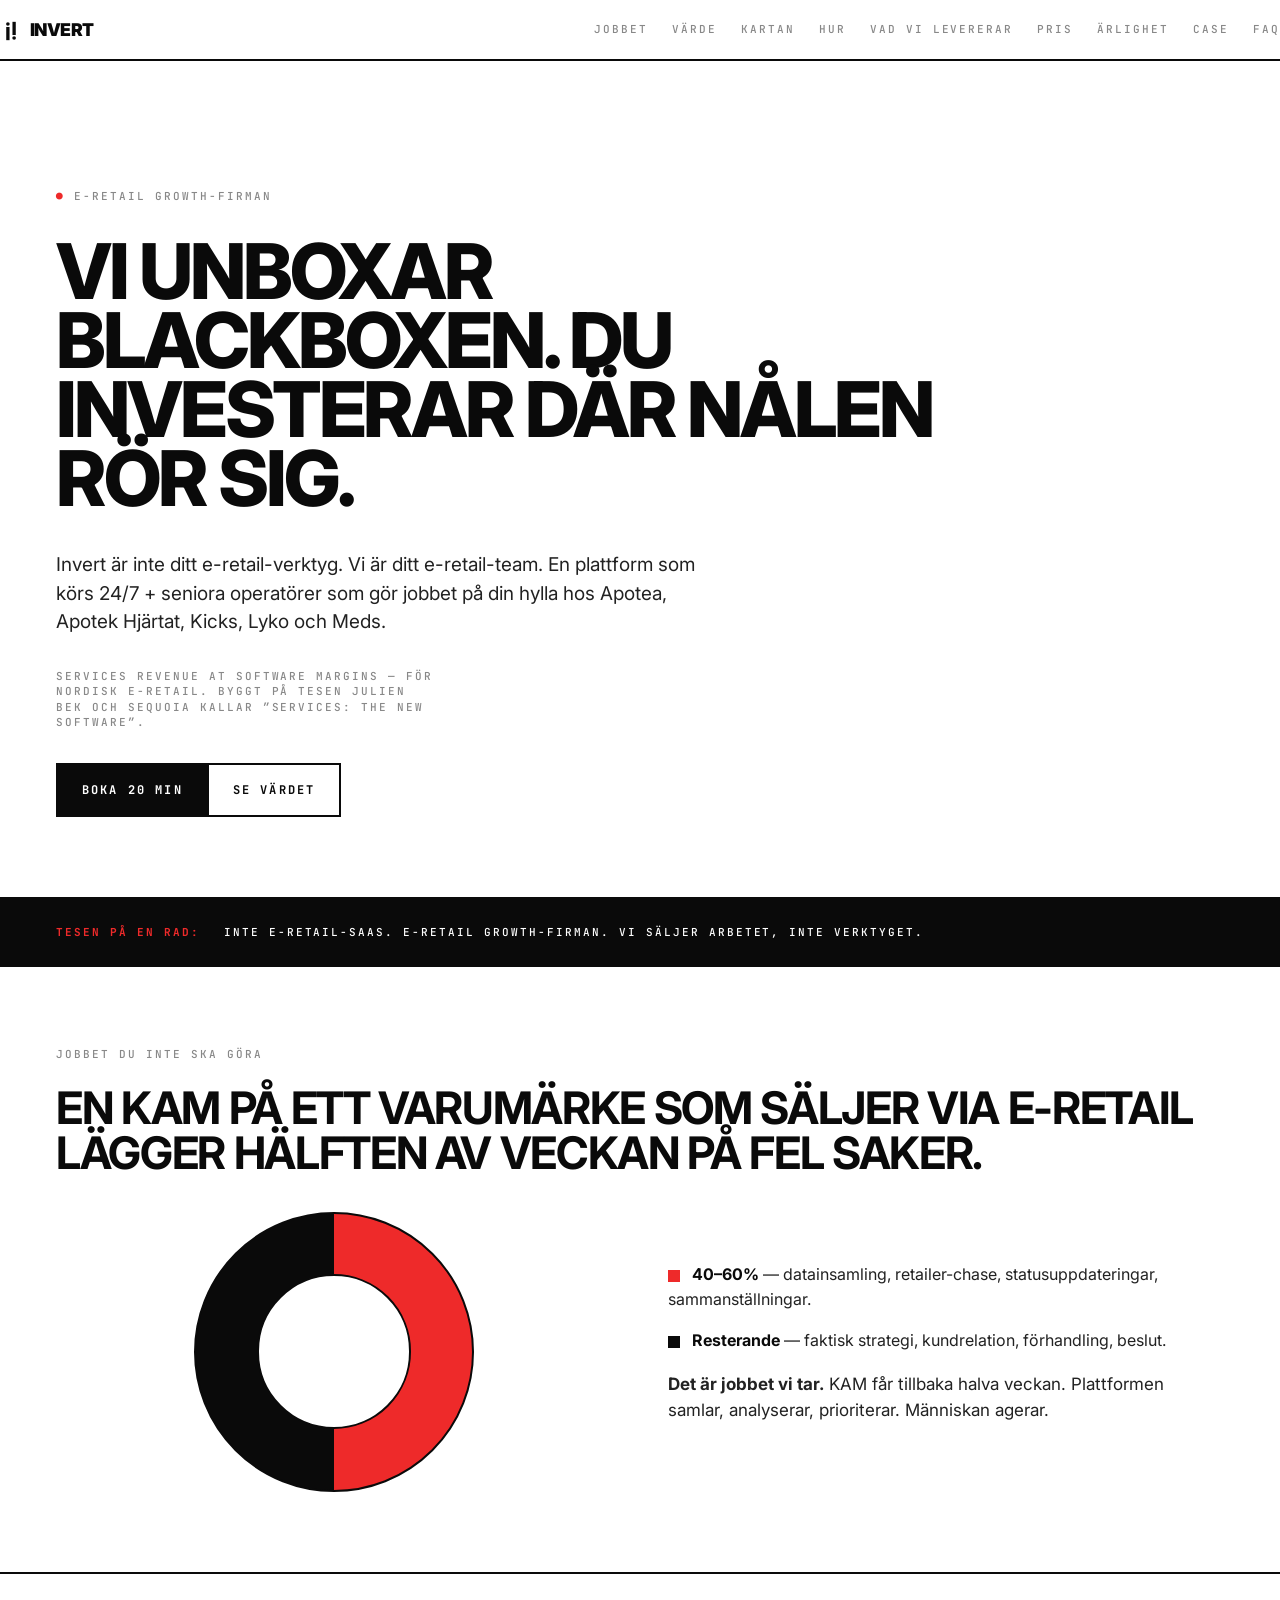
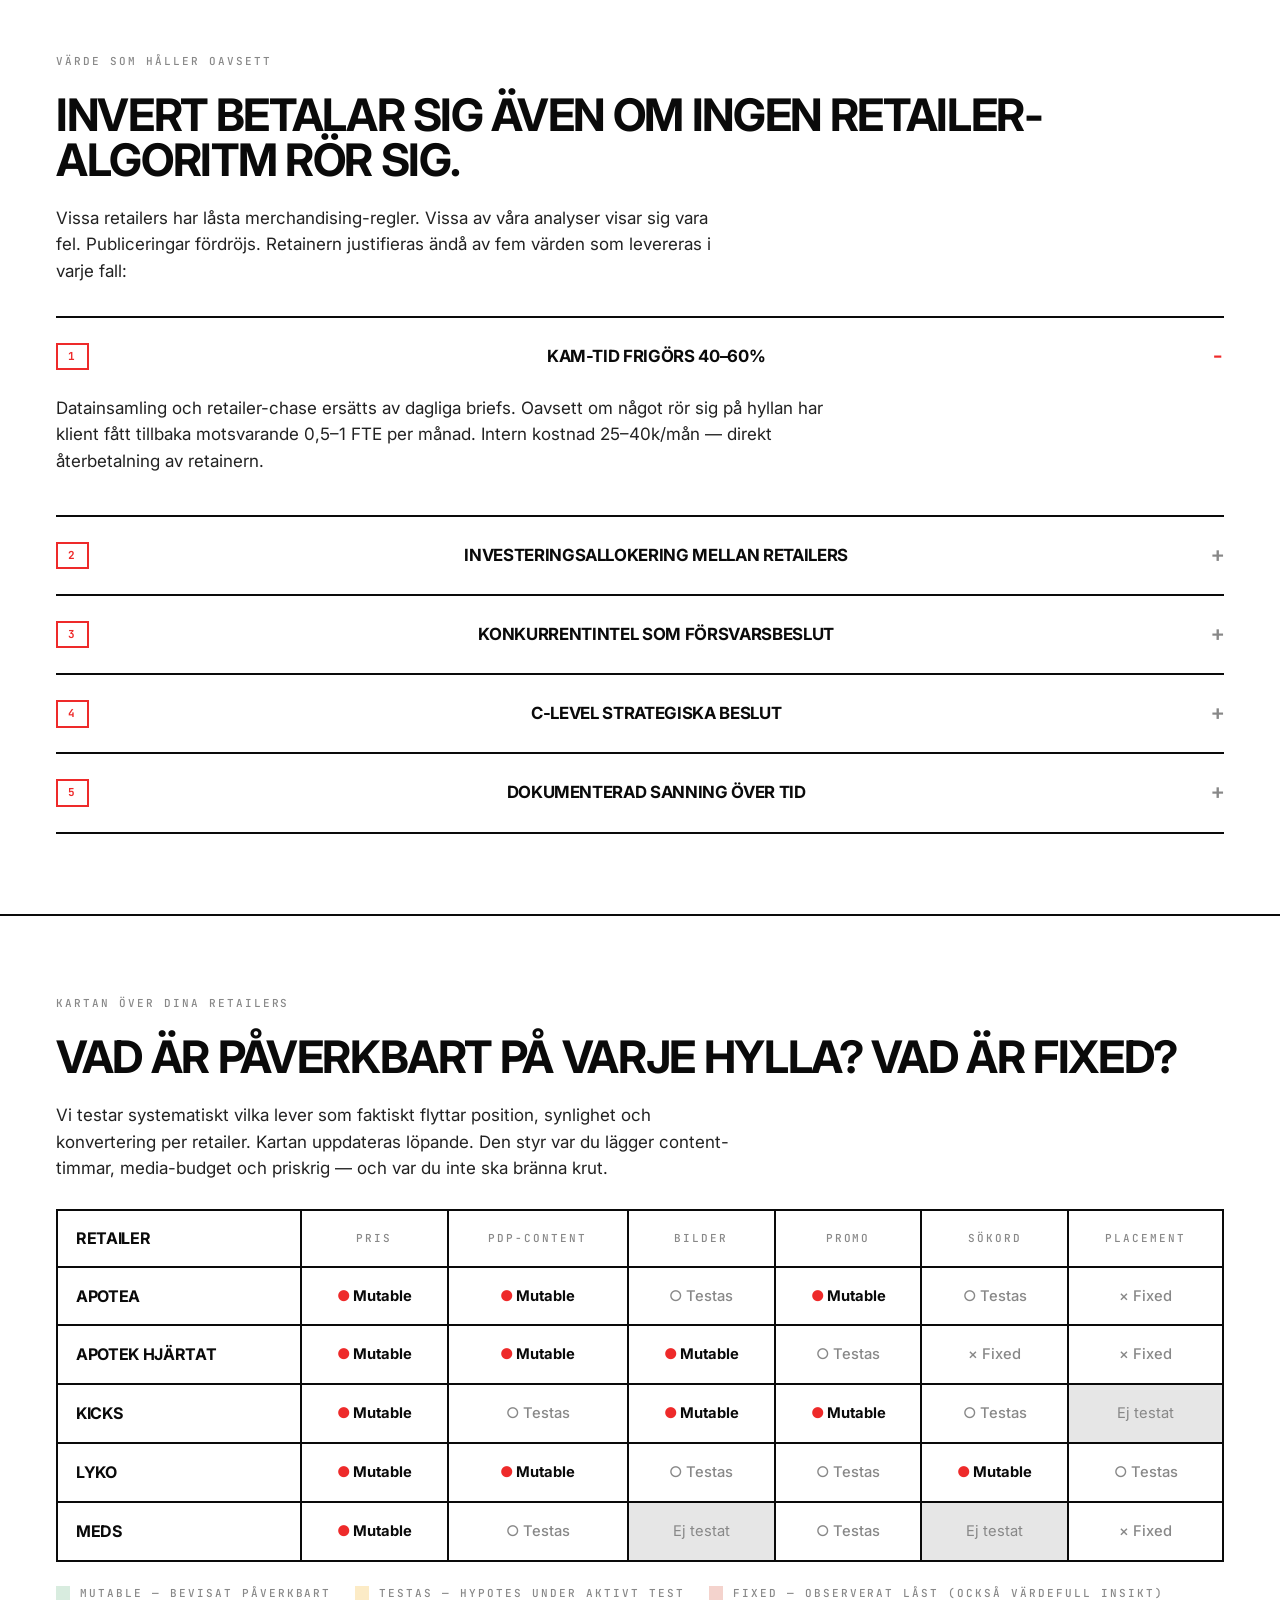
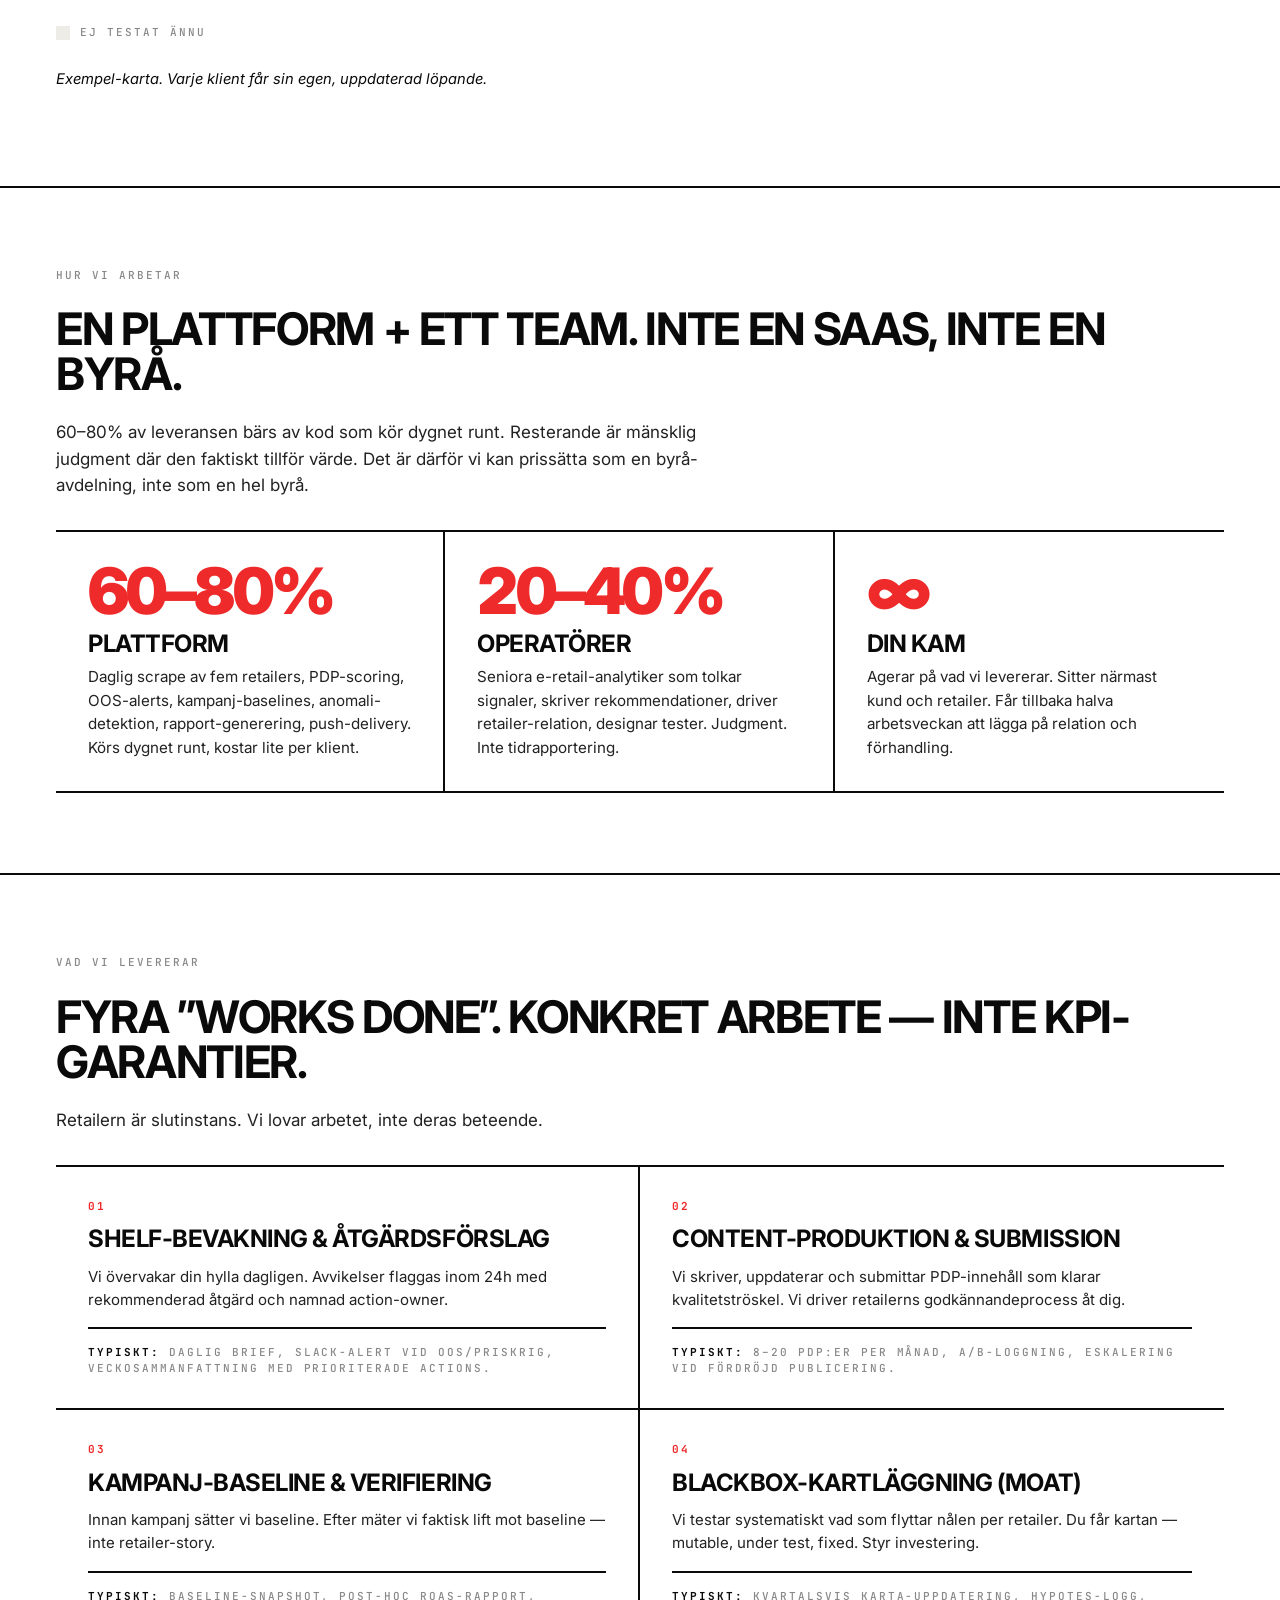
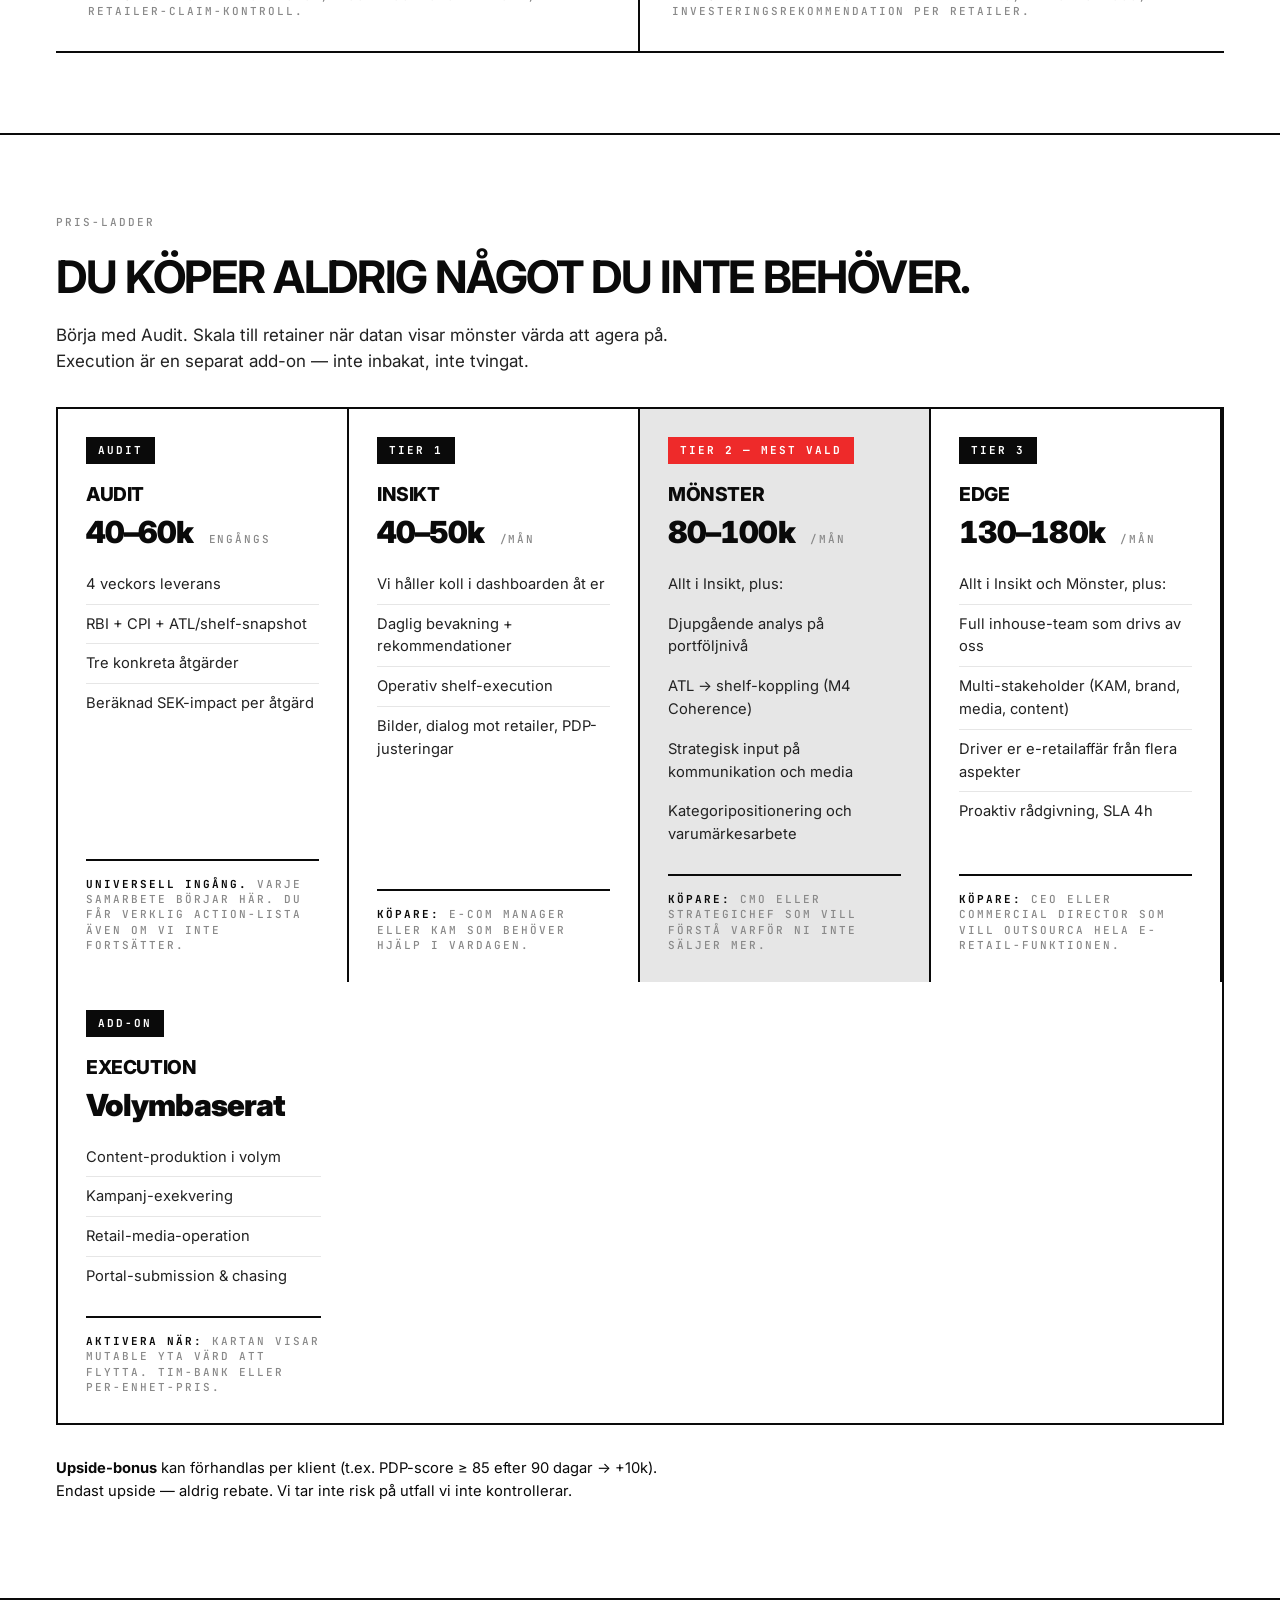
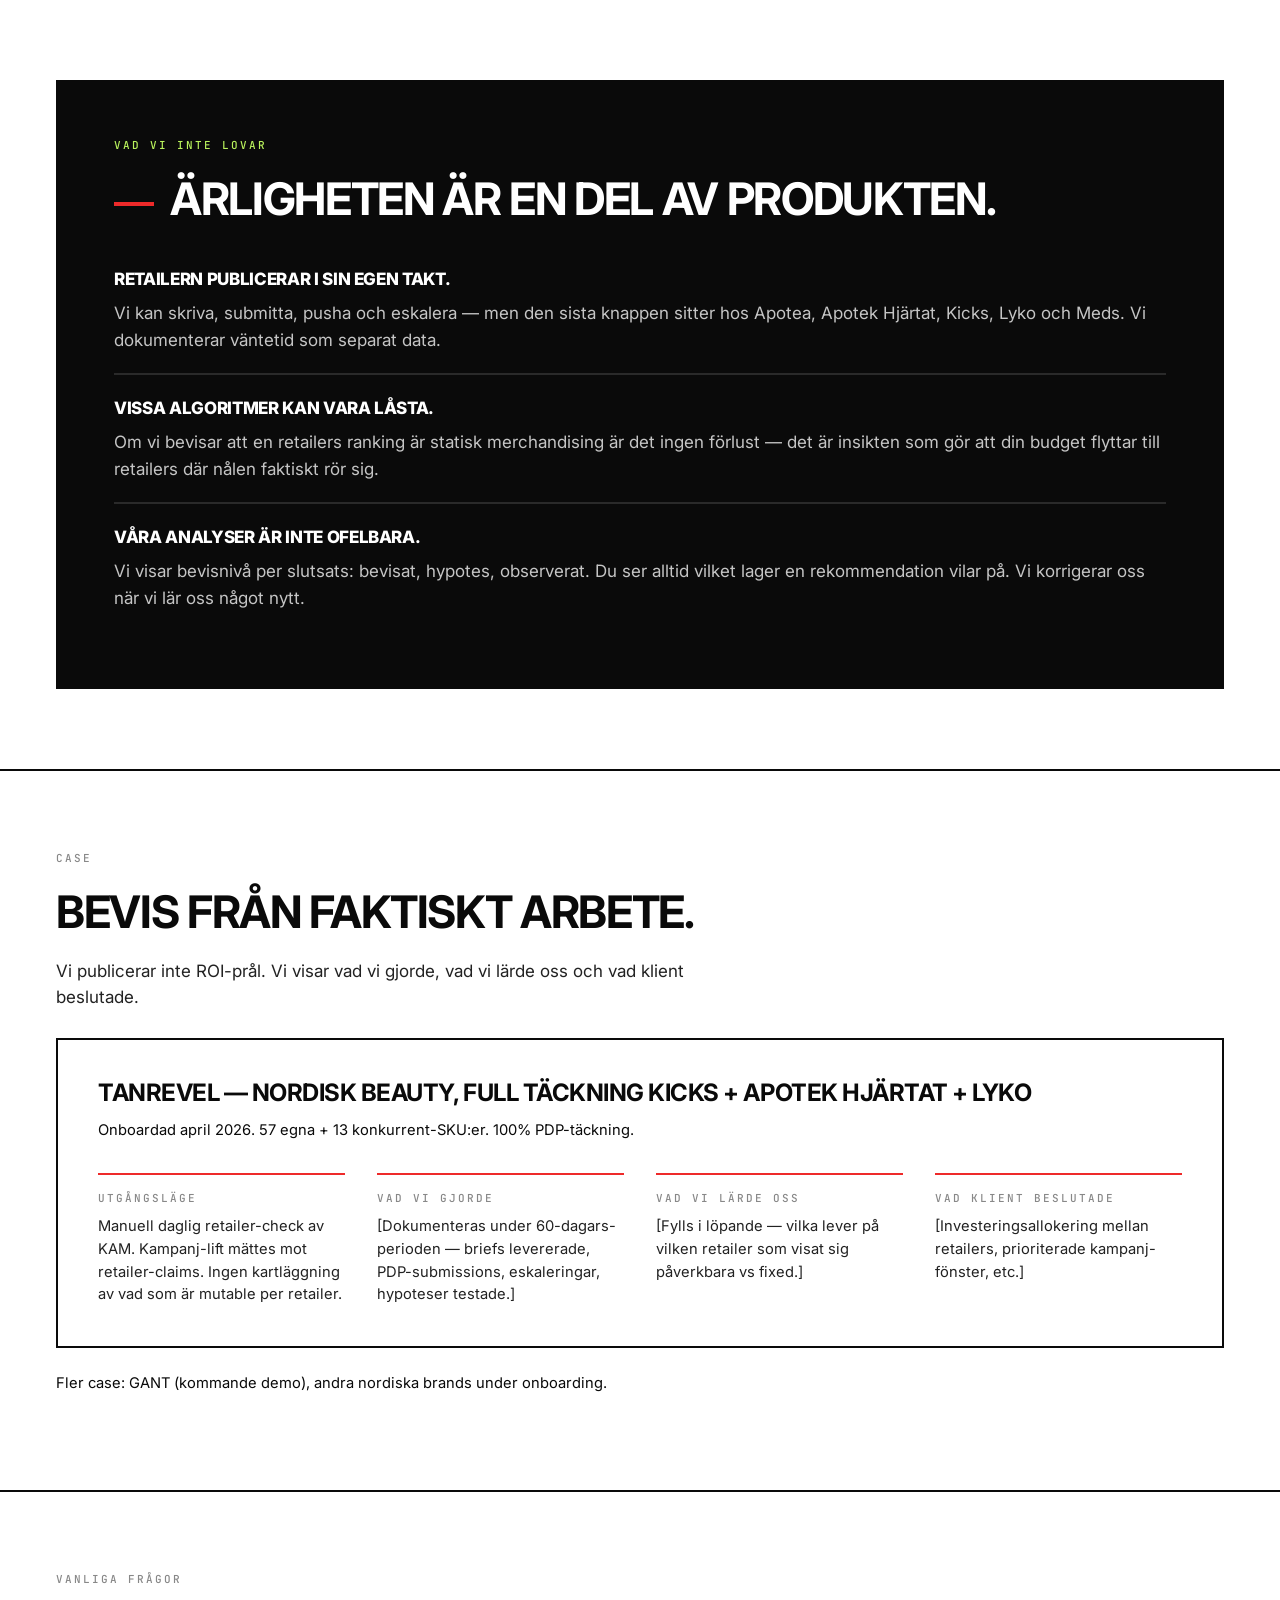
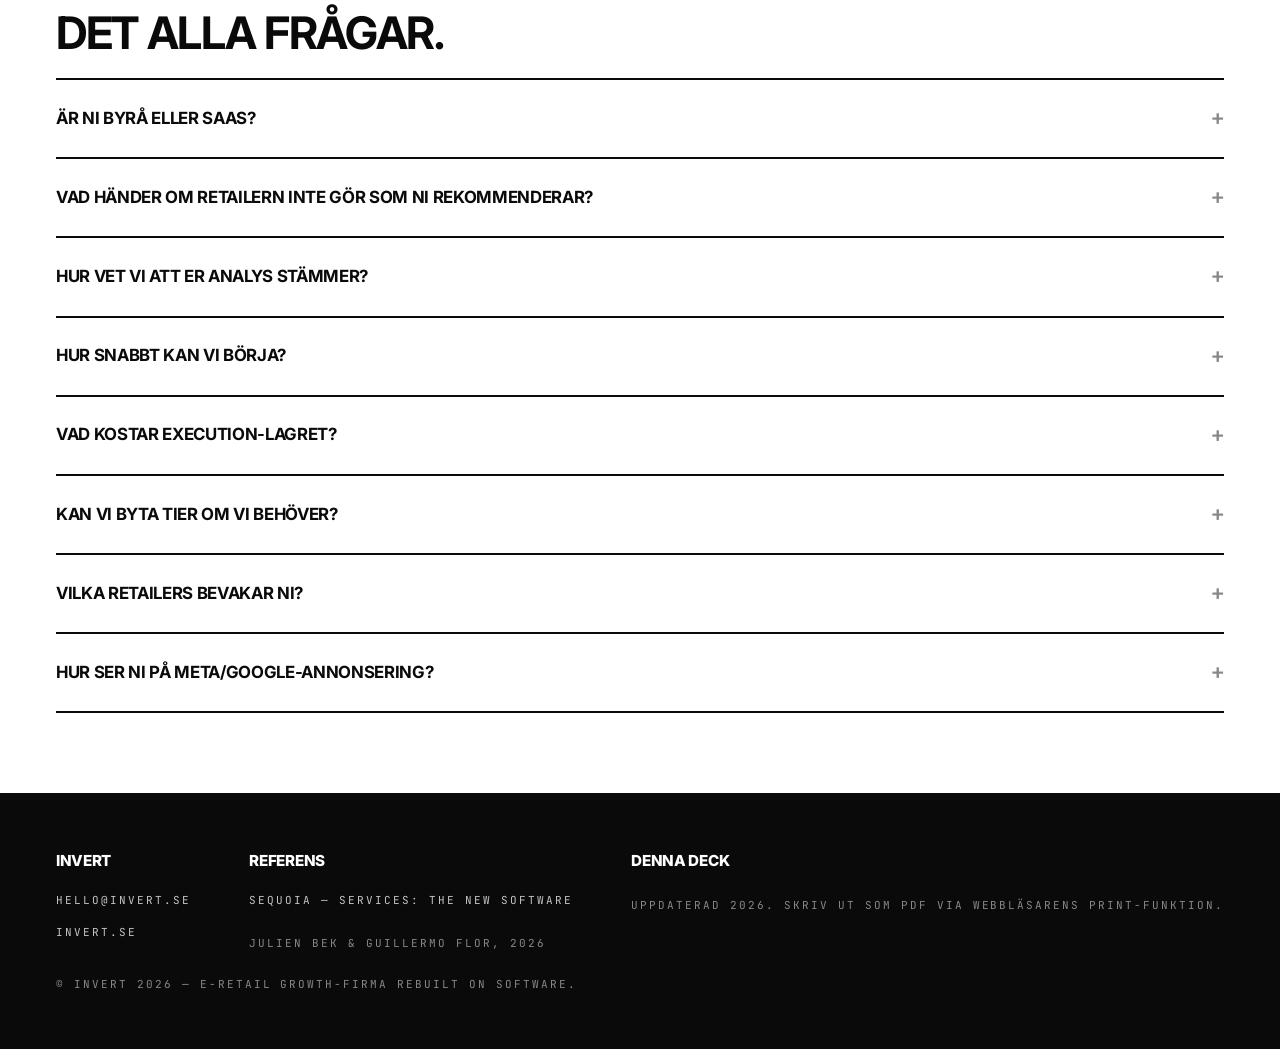
==== commit fd23b2c7: "sajt: brand-iter 2 — logo SVG, hero left-align, kill pulse-animationer Adresserar fyra concerns från" ====
--- a/sales-deck/index.html
+++ b/sales-deck/index.html
@@ -547,7 +547,7 @@
 
 <nav class="top">
   <div class="container row">
-    <a class="brand" href="#top">Invert</a>
+    <a class="brand" href="#top"><svg viewBox="60 40 80 120" width="22" height="22" aria-hidden="true" style="display:inline-block;vertical-align:middle;margin-right:0.5rem;color:currentColor;"><g fill="currentColor"><rect x="74" y="78" width="18" height="72"/><circle cx="83" cy="62" r="10"/><rect x="108" y="50" width="18" height="72"/><circle cx="117" cy="138" r="10"/></g></svg>Invert</a>
     <div class="links">
       <a href="#jobbet">Jobbet</a>
       <a href="#varde">Värde</a>
